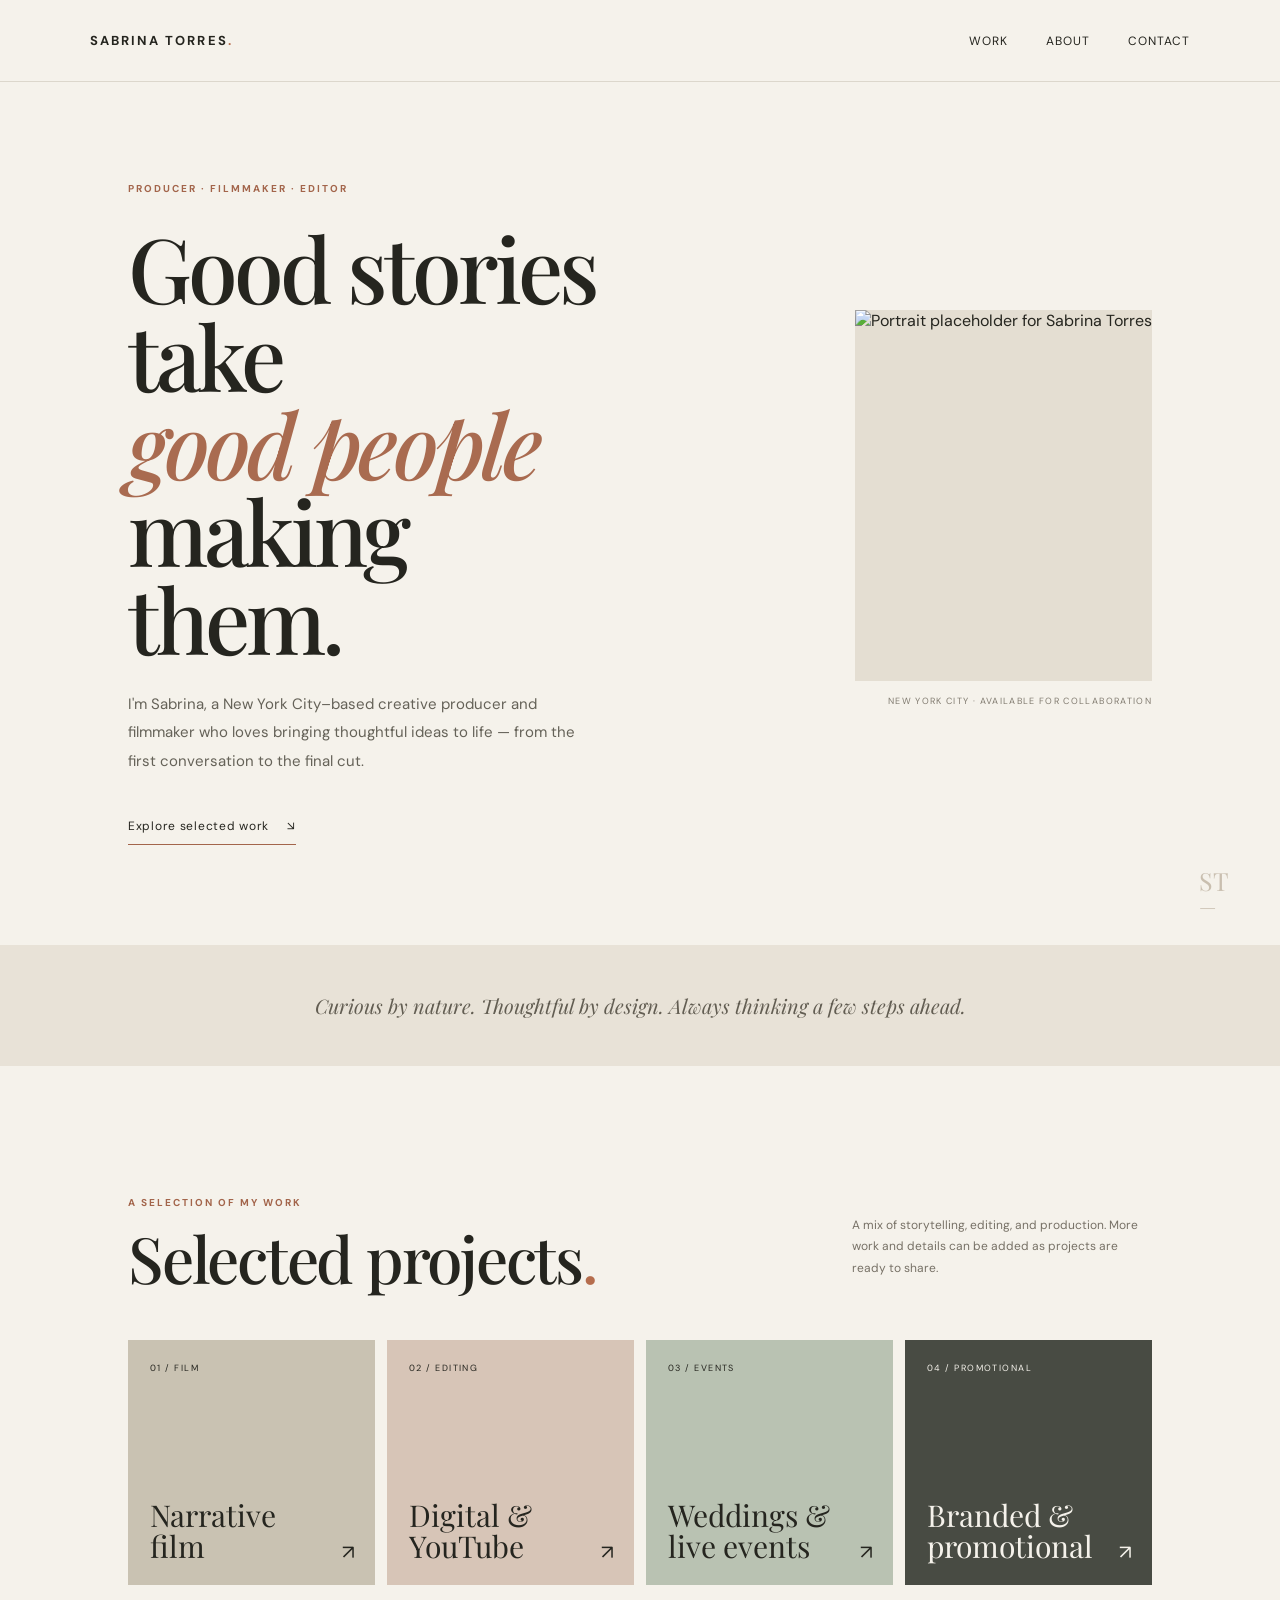
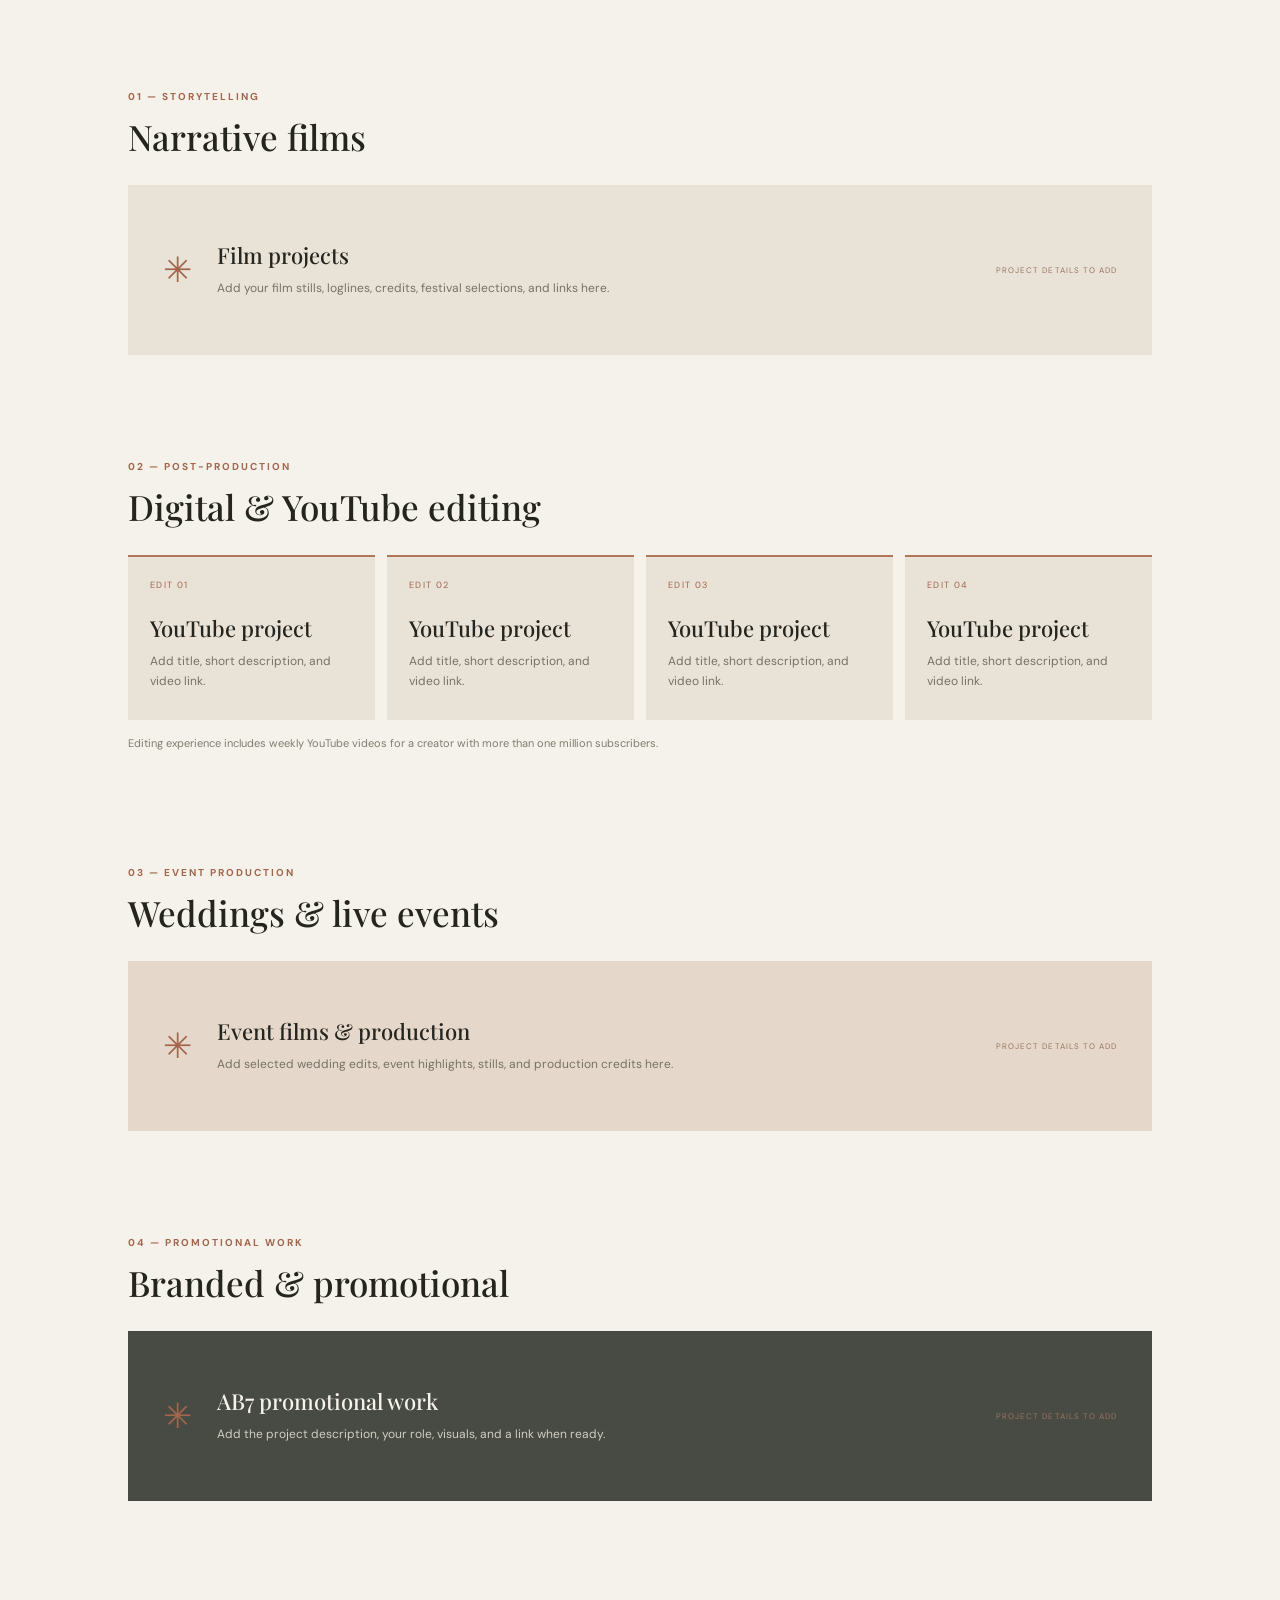
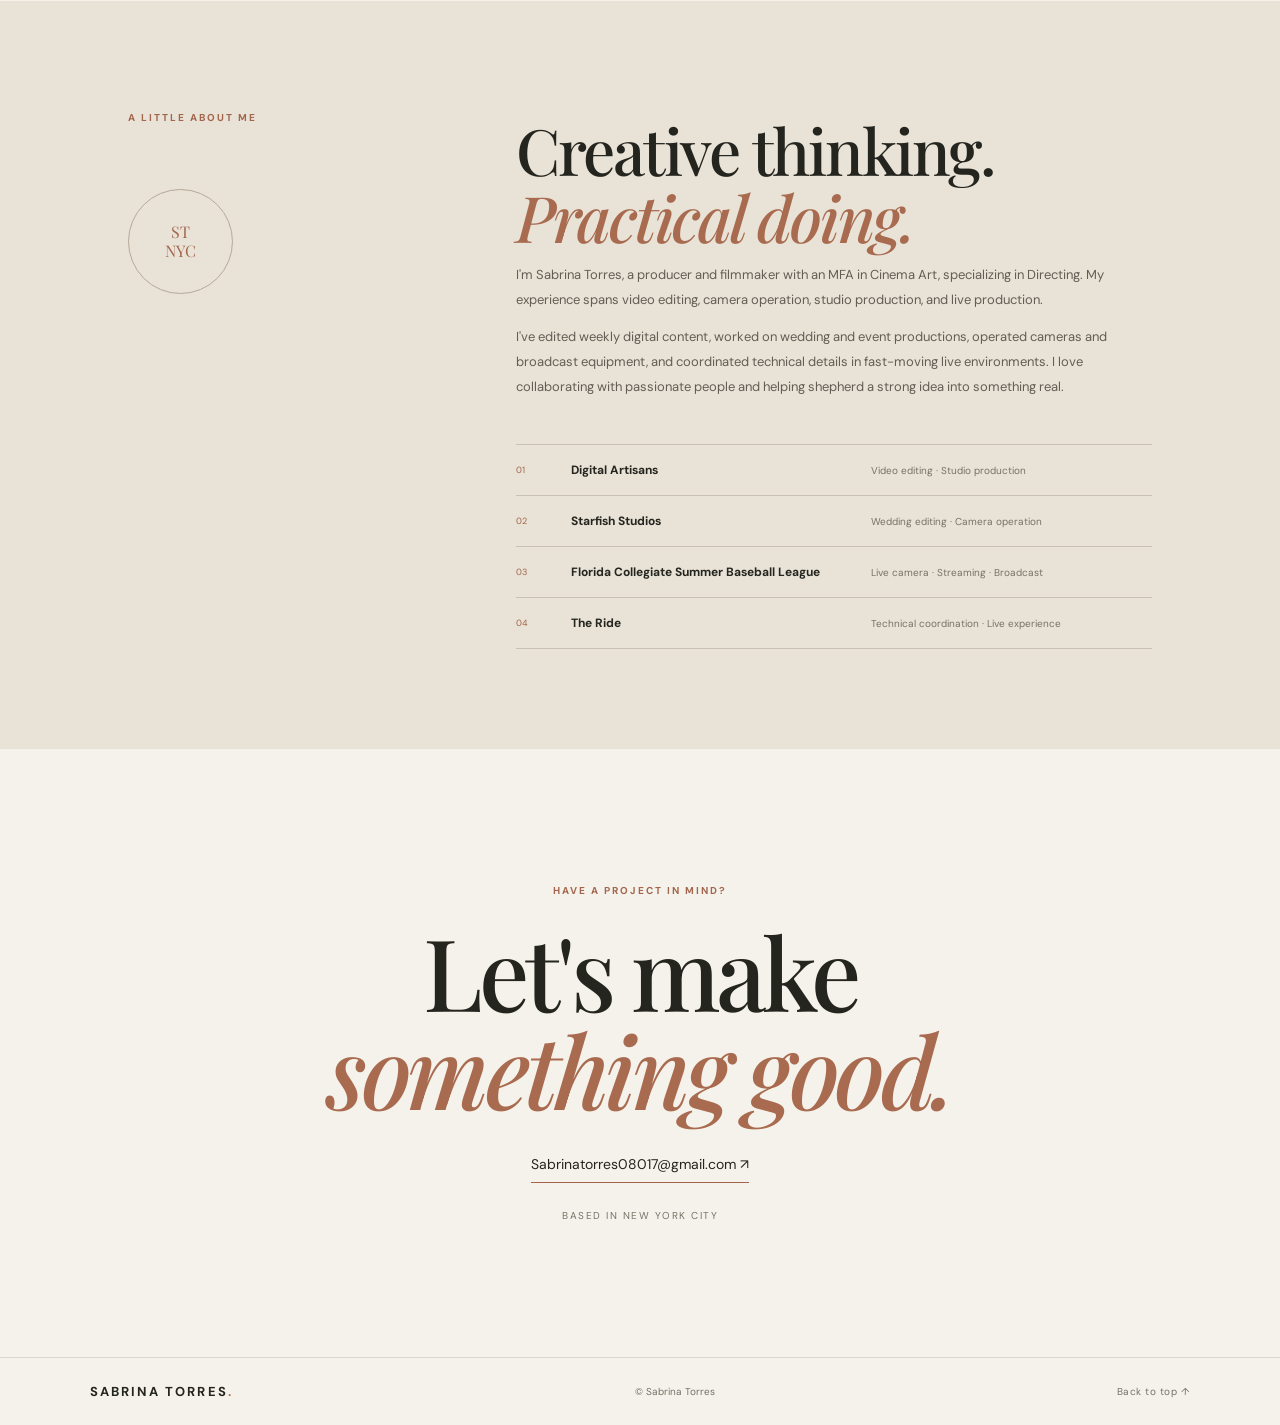
==== index.html @ 34fa7c5b "Add files via upload" ====
<!DOCTYPE html>
<html lang="en">
<head>
  <meta charset="UTF-8">
  <meta name="viewport" content="width=device-width, initial-scale=1.0">
  <meta name="description" content="Sabrina Torres — producer, filmmaker, and video editor based in New York City.">
  <title>Sabrina Torres — Creative Portfolio</title>
  <link rel="preconnect" href="https://fonts.googleapis.com">
  <link rel="preconnect" href="https://fonts.gstatic.com" crossorigin>
  <link href="https://fonts.googleapis.com/css2?family=DM+Sans:wght@400;500;600;700&family=Playfair+Display:wght@500;600;700&display=swap" rel="stylesheet">
  <link rel="stylesheet" href="styles.css">
</head>
<body>
  <header class="site-header">
    <a class="wordmark" href="#home">SABRINA TORRES<span>.</span></a>
    <button class="menu-toggle" aria-label="Open navigation" aria-expanded="false">☰</button>
    <nav class="nav" aria-label="Main navigation">
      <a href="#work">Work</a>
      <a href="#about">About</a>
      <a href="#contact">Contact</a>
    </nav>
  </header>

  <main>
    <section class="hero section" id="home">
      <div class="hero-copy">
        <p class="eyebrow">PRODUCER · FILMMAKER · EDITOR</p>
        <h1>Good stories take<br><em>good people</em><br>making them.</h1>
        <p class="hero-intro">I'm Sabrina, a New York City–based creative producer and filmmaker who loves bringing thoughtful ideas to life — from the first conversation to the final cut.</p>
        <a class="text-link" href="#work">Explore selected work <span>↘</span></a>
      </div>
      <div class="portrait-wrap">
        <img class="portrait" src="assets/portrait-placeholder.svg" alt="Portrait placeholder for Sabrina Torres">
        <span class="portrait-note">NEW YORK CITY · AVAILABLE FOR COLLABORATION</span>
      </div>
      <div class="hero-mark">ST<br><span>—</span></div>
    </section>

    <section class="intro-strip">
      <p>Curious by nature. Thoughtful by design. Always thinking a few steps ahead.</p>
    </section>

    <section class="work section" id="work">
      <div class="section-heading">
        <div><p class="eyebrow">A SELECTION OF MY WORK</p><h2>Selected projects<span>.</span></h2></div>
        <p class="section-aside">A mix of storytelling, editing, and production. More work and details can be added as projects are ready to share.</p>
      </div>

      <div class="category-grid">
        <a class="category-card category-film" href="#narrative">
          <span class="category-number">01 / FILM</span><span class="category-title">Narrative<br>film</span><span class="category-arrow">↗</span>
        </a>
        <a class="category-card category-edit" href="#editing">
          <span class="category-number">02 / EDITING</span><span class="category-title">Digital &<br>YouTube</span><span class="category-arrow">↗</span>
        </a>
        <a class="category-card category-events" href="#events">
          <span class="category-number">03 / EVENTS</span><span class="category-title">Weddings &<br>live events</span><span class="category-arrow">↗</span>
        </a>
        <a class="category-card category-promo" href="#promotional">
          <span class="category-number">04 / PROMOTIONAL</span><span class="category-title">Branded &<br>promotional</span><span class="category-arrow">↗</span>
        </a>
      </div>

      <div class="project-section" id="narrative">
        <div class="project-heading"><p class="eyebrow">01 — STORYTELLING</p><h3>Narrative films</h3></div>
        <div class="project-placeholder"><span class="placeholder-icon">✳</span><div><h4>Film projects</h4><p>Add your film stills, loglines, credits, festival selections, and links here.</p></div><span class="project-tag">PROJECT DETAILS TO ADD</span></div>
      </div>

      <div class="project-section" id="editing">
        <div class="project-heading"><p class="eyebrow">02 — POST-PRODUCTION</p><h3>Digital & YouTube editing</h3></div>
        <div class="project-grid">
          <article class="project-tile"><span>EDIT 01</span><h4>YouTube project</h4><p>Add title, short description, and video link.</p></article>
          <article class="project-tile"><span>EDIT 02</span><h4>YouTube project</h4><p>Add title, short description, and video link.</p></article>
          <article class="project-tile"><span>EDIT 03</span><h4>YouTube project</h4><p>Add title, short description, and video link.</p></article>
          <article class="project-tile"><span>EDIT 04</span><h4>YouTube project</h4><p>Add title, short description, and video link.</p></article>
        </div>
        <p class="small-note">Editing experience includes weekly YouTube videos for a creator with more than one million subscribers.</p>
      </div>

      <div class="project-section" id="events">
        <div class="project-heading"><p class="eyebrow">03 — EVENT PRODUCTION</p><h3>Weddings & live events</h3></div>
        <div class="project-placeholder warm"><span class="placeholder-icon">✳</span><div><h4>Event films & production</h4><p>Add selected wedding edits, event highlights, stills, and production credits here.</p></div><span class="project-tag">PROJECT DETAILS TO ADD</span></div>
      </div>

      <div class="project-section" id="promotional">
        <div class="project-heading"><p class="eyebrow">04 — PROMOTIONAL WORK</p><h3>Branded & promotional</h3></div>
        <div class="project-placeholder dark"><span class="placeholder-icon">✳</span><div><h4>AB7 promotional work</h4><p>Add the project description, your role, visuals, and a link when ready.</p></div><span class="project-tag">PROJECT DETAILS TO ADD</span></div>
      </div>
    </section>

    <section class="about section" id="about">
      <div class="about-label"><p class="eyebrow">A LITTLE ABOUT ME</p><span class="about-stamp">ST<br>NYC</span></div>
      <div class="about-copy">
        <h2>Creative thinking.<br><em>Practical doing.</em></h2>
        <p>I'm Sabrina Torres, a producer and filmmaker with an MFA in Cinema Art, specializing in Directing. My experience spans video editing, camera operation, studio production, and live production.</p>
        <p>I've edited weekly digital content, worked on wedding and event productions, operated cameras and broadcast equipment, and coordinated technical details in fast-moving live environments. I love collaborating with passionate people and helping shepherd a strong idea into something real.</p>
        <div class="experience-list">
          <div><span>01</span><strong>Digital Artisans</strong><small>Video editing · Studio production</small></div>
          <div><span>02</span><strong>Starfish Studios</strong><small>Wedding editing · Camera operation</small></div>
          <div><span>03</span><strong>Florida Collegiate Summer Baseball League</strong><small>Live camera · Streaming · Broadcast</small></div>
          <div><span>04</span><strong>The Ride</strong><small>Technical coordination · Live experience</small></div>
        </div>
      </div>
    </section>

    <section class="contact section" id="contact">
      <p class="eyebrow">HAVE A PROJECT IN MIND?</p>
      <h2>Let's make<br><em>something good.</em></h2>
      <a class="contact-email" href="mailto:Sabrinatorres08017@gmail.com">Sabrinatorres08017@gmail.com ↗</a>
      <p class="contact-location">Based in New York City</p>
    </section>
  </main>

  <footer class="footer"><a class="wordmark" href="#home">SABRINA TORRES<span>.</span></a><span>© <span id="year"></span> Sabrina Torres</span><a href="#home">Back to top ↑</a></footer>
  <script src="script.js"></script>
</body>
</html>
---- styles.css ----
*{box-sizing:border-box}html{scroll-behavior:smooth}body{margin:0;background:#f5f2eb;color:#25251f;font-family:"DM Sans",sans-serif}a{color:inherit;text-decoration:none}.site-header{height:82px;padding:0 7vw;display:flex;align-items:center;justify-content:space-between;border-bottom:1px solid #dcd7cc;background:#f5f2eb;position:sticky;top:0;z-index:10}.wordmark{font-size:13px;letter-spacing:.16em;font-weight:700}.wordmark span,.section-heading h2 span{color:#b56d4d}.nav{display:flex;gap:38px;font-size:12px;letter-spacing:.08em;text-transform:uppercase}.nav a:hover,.text-link:hover,.footer a:hover{color:#a35d42}.menu-toggle{display:none;border:0;background:none;font-size:22px}.section{padding:100px 10vw}.hero{min-height:650px;display:grid;grid-template-columns:1.1fr .9fr;align-items:center;gap:8vw;position:relative;padding-top:90px;padding-bottom:100px}.eyebrow{font-size:10px;letter-spacing:.2em;font-weight:700;color:#a3654b}.hero h1,.contact h2{font-family:"Playfair Display",serif;font-size:clamp(54px,7vw,94px);line-height:.98;font-weight:500;letter-spacing:-.045em;margin:28px 0}.hero h1 em,.about h2 em,.contact h2 em{font-weight:500;color:#a96b50}.hero-intro{font-size:15px;line-height:1.9;color:#656258;max-width:460px}.text-link{display:inline-block;margin-top:28px;font-size:12px;letter-spacing:.06em;border-bottom:1px solid #a3654b;padding-bottom:10px}.text-link span{margin-left:14px}.portrait-wrap{position:relative;max-width:430px;justify-self:end}.portrait{display:block;width:100%;aspect-ratio:4/5;object-fit:cover;background:#e4ded2}.portrait-note{display:block;text-align:right;font-size:9px;letter-spacing:.15em;color:#817b70;margin-top:14px}.hero-mark{position:absolute;right:4vw;bottom:30px;font-family:"Playfair Display",serif;font-size:25px;line-height:.9;color:#b7aa97;opacity:.7}.hero-mark span{font-size:20px}.intro-strip{background:#e8e2d7;padding:27px 10vw;text-align:center}.intro-strip p{font-family:"Playfair Display",serif;font-size:20px;font-style:italic;color:#625d52}.work{padding-top:120px}.section-heading{display:flex;justify-content:space-between;align-items:end;gap:40px;margin-bottom:48px}.section-heading h2,.about h2{font-family:"Playfair Display",serif;font-weight:500;font-size:clamp(42px,5vw,65px);line-height:1.05;margin:15px 0 0;letter-spacing:-.035em}.section-aside{max-width:300px;color:#777166;font-size:12px;line-height:1.8}.category-grid{display:grid;grid-template-columns:repeat(4,1fr);gap:12px}.category-card{min-height:245px;padding:22px;display:flex;flex-direction:column;justify-content:space-between;position:relative;transition:transform .2s}.category-card:hover{transform:translateY(-5px)}.category-film{background:#c9c2b2}.category-edit{background:#d7c5b7}.category-events{background:#b9c2b2}.category-promo{background:#484b43;color:#f5f2eb}.category-number{font-size:9px;letter-spacing:.16em}.category-title{font-family:"Playfair Display",serif;font-size:30px;line-height:1.05}.category-arrow{position:absolute;right:20px;bottom:20px;font-size:20px}.project-section{padding-top:95px;scroll-margin-top:80px}.project-heading{margin-bottom:25px}.project-heading h3{font-family:"Playfair Display",serif;font-weight:500;font-size:35px;margin:8px 0}.project-placeholder{min-height:170px;background:#e8e2d7;display:flex;align-items:center;gap:25px;padding:35px}.project-placeholder.warm{background:#e5d8cb}.project-placeholder.dark{background:#484b43;color:#f5f2eb}.placeholder-icon{font-size:35px;color:#a3654b}.project-placeholder h4,.project-tile h4{font-family:"Playfair Display",serif;font-size:22px;font-weight:500;margin:0 0 8px}.project-placeholder p,.project-tile p{font-size:12px;line-height:1.7;color:#777166;margin:0}.project-placeholder.dark p{color:#d1cec4}.project-tag{margin-left:auto;font-size:8px;letter-spacing:.13em;color:#9b755f;white-space:nowrap}.project-grid{display:grid;grid-template-columns:repeat(4,1fr);gap:12px}.project-tile{min-height:165px;padding:22px;background:#e8e2d7;border-top:2px solid #b27658}.project-tile>span{font-size:9px;letter-spacing:.15em;color:#a3654b;display:block;margin-bottom:22px}.small-note{font-size:11px;color:#827c70;margin-top:16px}.about{background:#e8e2d7;display:grid;grid-template-columns:.6fr 1.4fr;gap:9vw}.about-stamp{display:inline-flex;width:105px;height:105px;border:1px solid #b7a997;border-radius:50%;align-items:center;justify-content:center;text-align:center;font-family:"Playfair Display",serif;line-height:1.2;color:#a3654b;margin-top:55px}.about-copy>p{font-size:13px;line-height:1.9;color:#625e55;max-width:680px}.experience-list{margin-top:45px;border-top:1px solid #c9c1b4}.experience-list div{display:grid;grid-template-columns:35px 1fr 1fr;gap:20px;padding:17px 0;border-bottom:1px solid #c9c1b4;align-items:center}.experience-list span{font-size:9px;color:#a3654b}.experience-list strong{font-size:12px}.experience-list small{font-size:10px;color:#777166}.contact{text-align:center;padding-top:125px;padding-bottom:125px}.contact h2{font-size:clamp(55px,8vw,100px);margin:25px 0 35px}.contact-email{font-size:14px;border-bottom:1px solid #a3654b;padding-bottom:9px}.contact-location{font-size:10px;letter-spacing:.15em;color:#777166;margin-top:35px;text-transform:uppercase}.footer{padding:25px 7vw;display:flex;justify-content:space-between;align-items:center;border-top:1px solid #dcd7cc;font-size:10px;color:#777166}.footer .wordmark{color:#25251f}.footer a:last-child{letter-spacing:.05em}@media(max-width:800px){.section{padding:75px 7vw}.site-header{padding:0 7vw}.menu-toggle{display:block}.nav{display:none;position:absolute;top:81px;left:0;right:0;background:#f5f2eb;padding:22px 7vw;flex-direction:column;gap:20px;border-bottom:1px solid #dcd7cc}.nav.open{display:flex}.hero{grid-template-columns:1fr;gap:45px;padding-top:65px}.portrait-wrap{justify-self:start;width:min(100%,430px)}.hero-mark{display:none}.section-heading{display:block}.section-aside{margin-top:18px}.category-grid{grid-template-columns:repeat(2,1fr)}.category-card{min-height:190px}.project-grid{grid-template-columns:repeat(2,1fr)}.about{grid-template-columns:1fr;gap:35px}.about-stamp{margin-top:25px}.experience-list div{grid-template-columns:25px 1fr}.experience-list small{grid-column:2}.project-placeholder{align-items:flex-start;flex-wrap:wrap}.project-tag{margin-left:0;width:100%}.footer{gap:15px;flex-wrap:wrap}}@media(max-width:460px){.category-grid,.project-grid{grid-template-columns:1fr}.category-card{min-height:165px}.footer{font-size:9px}}
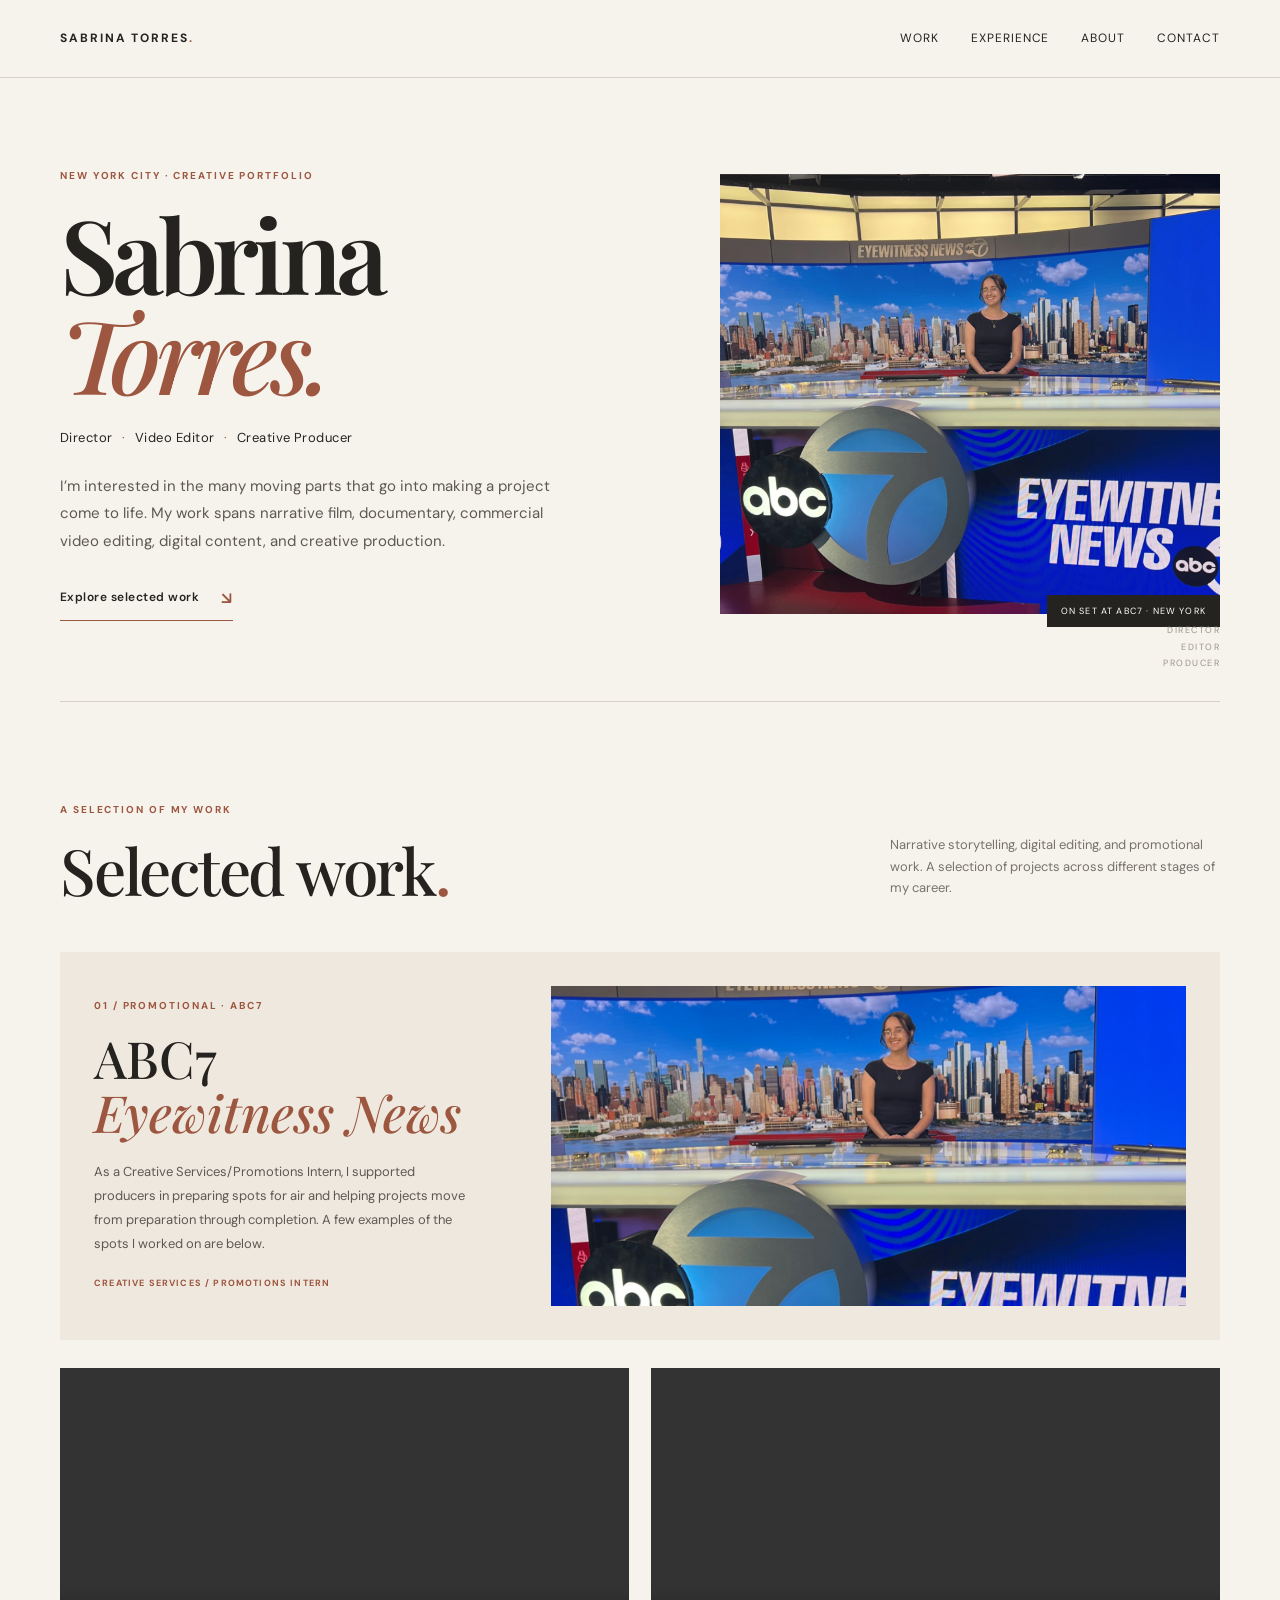
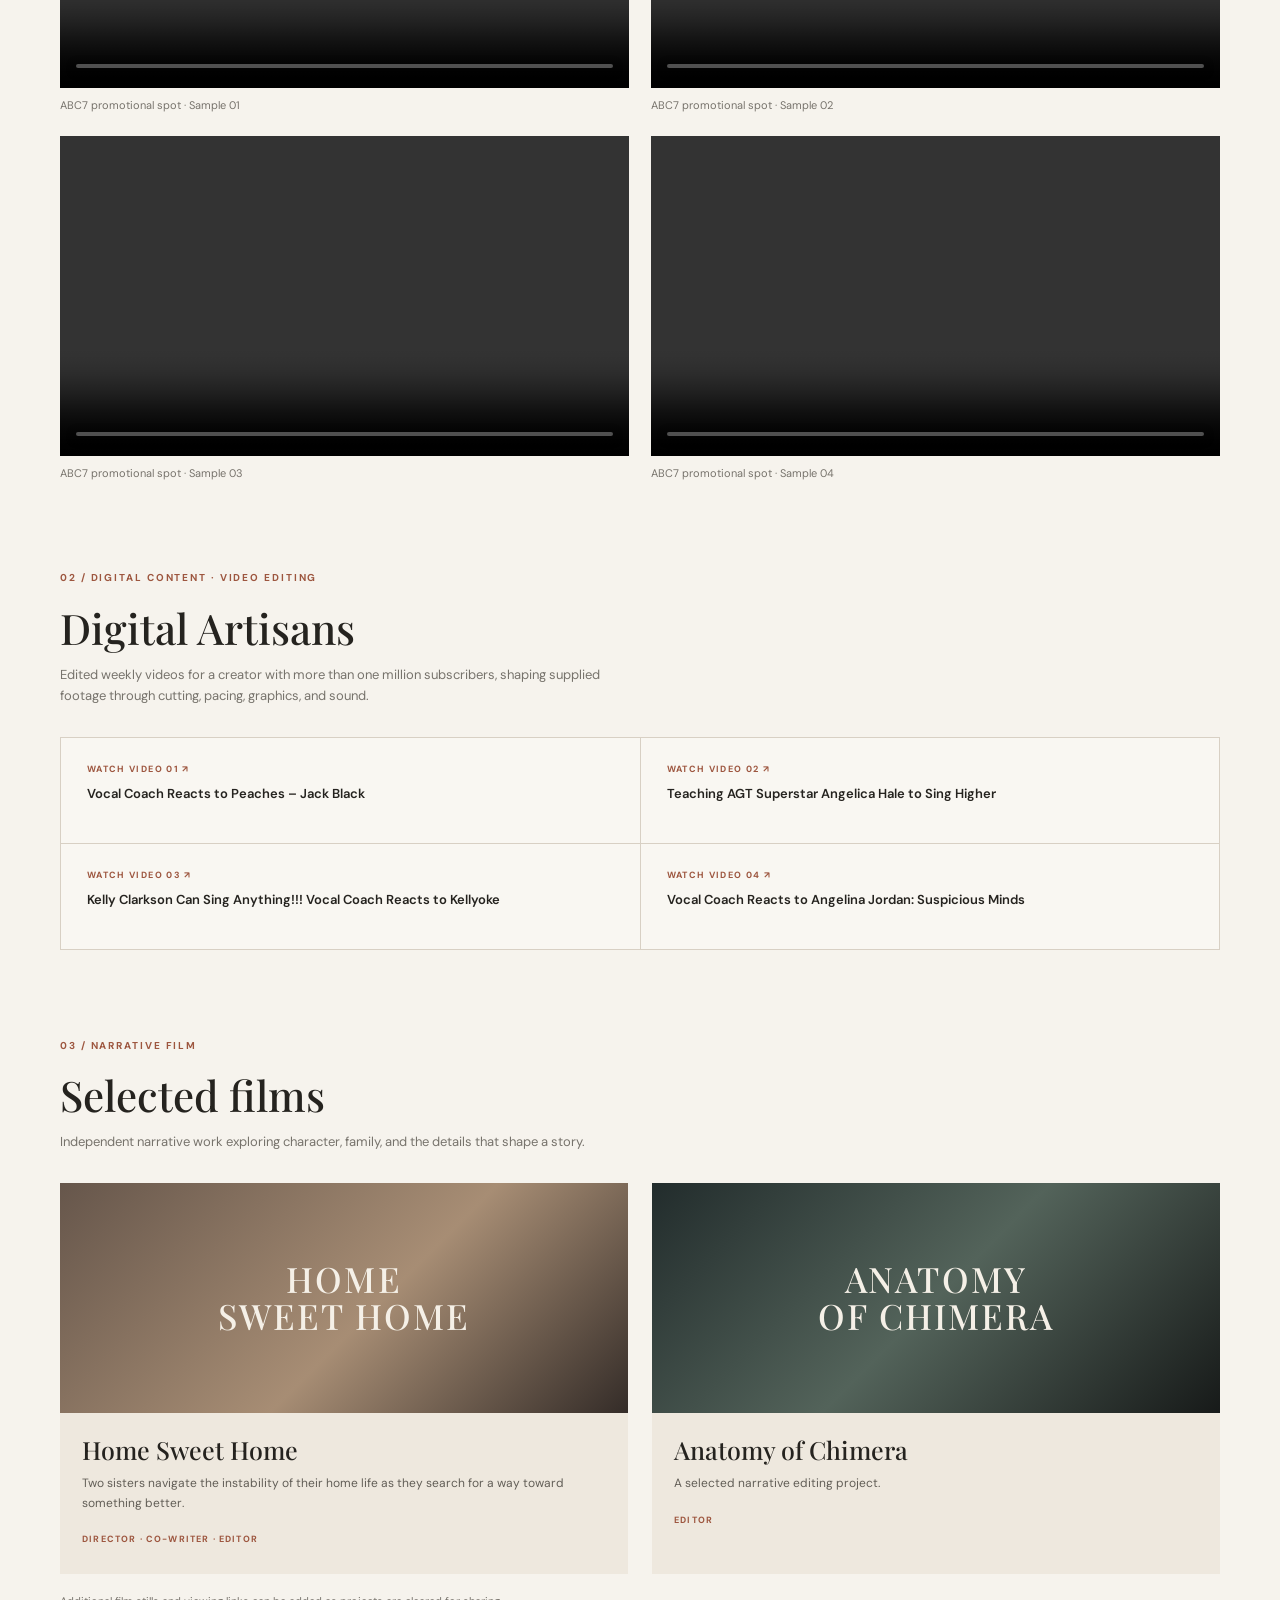
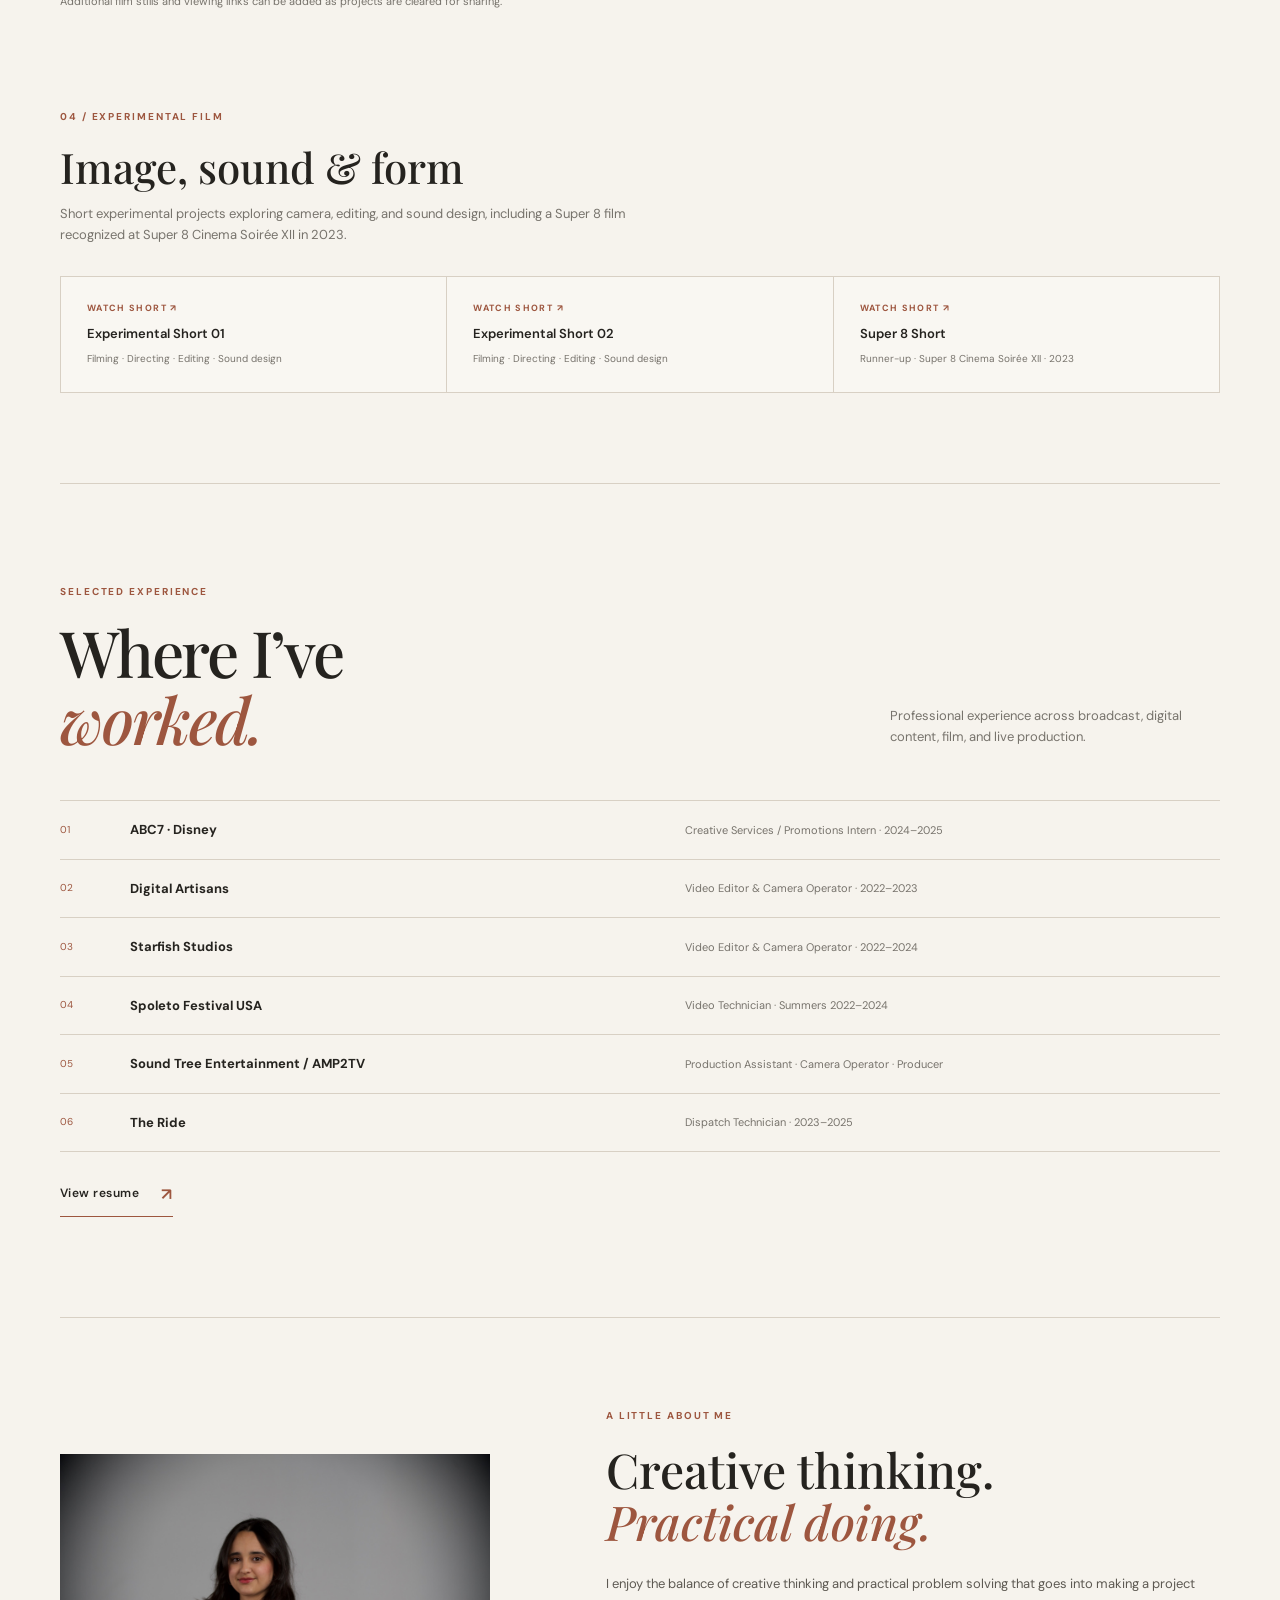
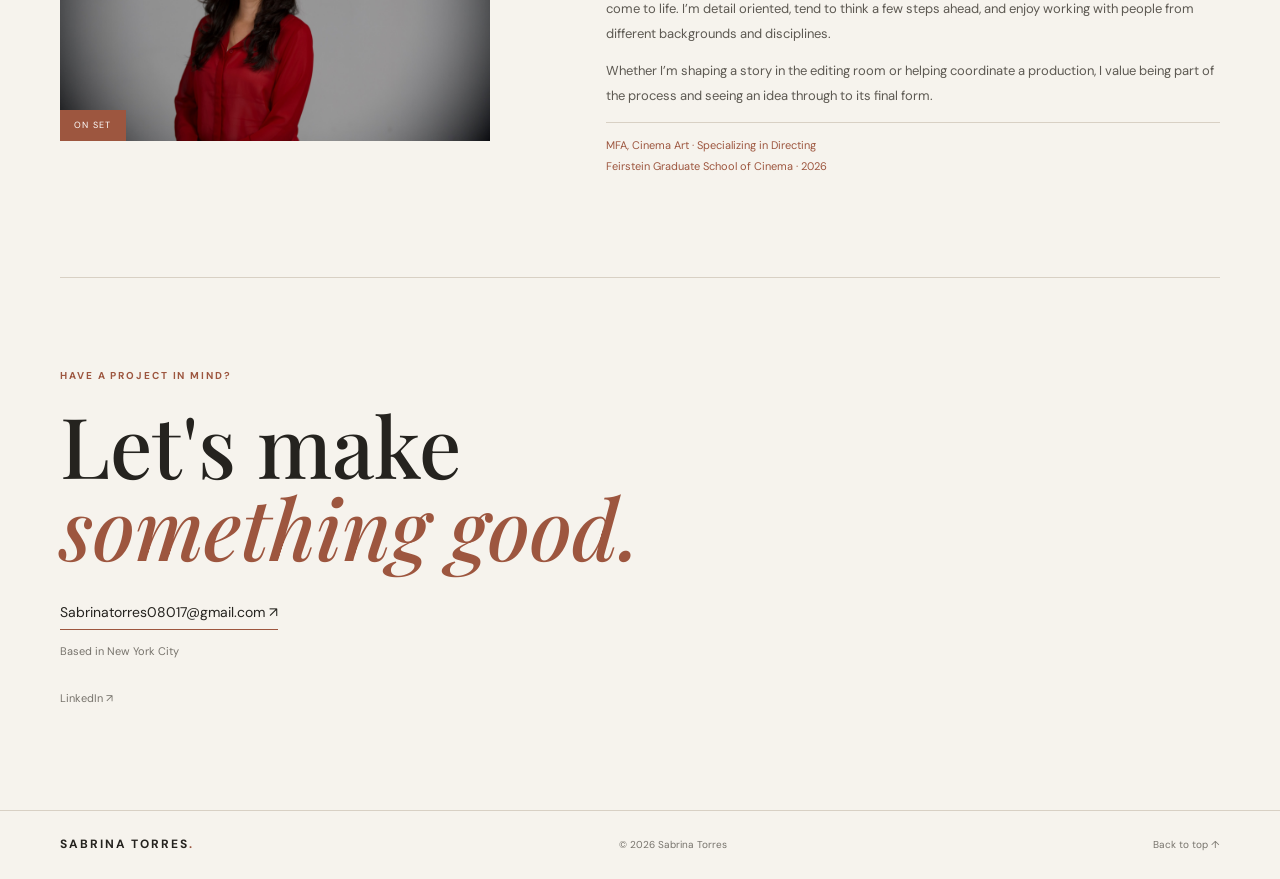
==== commit 57040666: "Add files via upload" ====
--- a/index.html
+++ b/index.html
@@ -3,11 +3,11 @@
 <head>
   <meta charset="UTF-8">
   <meta name="viewport" content="width=device-width, initial-scale=1.0">
-  <meta name="description" content="Sabrina Torres — producer, filmmaker, and video editor based in New York City.">
-  <title>Sabrina Torres — Creative Portfolio</title>
+  <meta name="description" content="Sabrina Torres — Director, Video Editor, and Creative Producer based in New York City.">
+  <title>Sabrina Torres — Director · Video Editor · Creative Producer</title>
   <link rel="preconnect" href="https://fonts.googleapis.com">
   <link rel="preconnect" href="https://fonts.gstatic.com" crossorigin>
-  <link href="https://fonts.googleapis.com/css2?family=DM+Sans:wght@400;500;600;700&family=Playfair+Display:wght@500;600;700&display=swap" rel="stylesheet">
+  <link href="https://fonts.googleapis.com/css2?family=DM+Sans:wght@400;500;600;700&family=Playfair+Display:ital,wght@0,500;0,600;0,700;1,500;1,600&display=swap" rel="stylesheet">
   <link rel="stylesheet" href="styles.css">
 </head>
 <body>
@@ -15,102 +15,95 @@
     <a class="wordmark" href="#home">SABRINA TORRES<span>.</span></a>
     <button class="menu-toggle" aria-label="Open navigation" aria-expanded="false">☰</button>
     <nav class="nav" aria-label="Main navigation">
-      <a href="#work">Work</a>
-      <a href="#about">About</a>
-      <a href="#contact">Contact</a>
+      <a href="#work">Work</a><a href="#experience">Experience</a><a href="#about">About</a><a href="#contact">Contact</a>
     </nav>
   </header>
-
   <main>
     <section class="hero section" id="home">
       <div class="hero-copy">
-        <p class="eyebrow">PRODUCER · FILMMAKER · EDITOR</p>
-        <h1>Good stories take<br><em>good people</em><br>making them.</h1>
-        <p class="hero-intro">I'm Sabrina, a New York City–based creative producer and filmmaker who loves bringing thoughtful ideas to life — from the first conversation to the final cut.</p>
+        <p class="eyebrow">NEW YORK CITY · CREATIVE PORTFOLIO</p>
+        <h1>Sabrina<br><em>Torres.</em></h1>
+        <p class="hero-roles">Director <span>·</span> Video Editor <span>·</span> Creative Producer</p>
+        <p class="hero-intro">I’m interested in the many moving parts that go into making a project come to life. My work spans narrative film, documentary, commercial video editing, digital content, and creative production.</p>
         <a class="text-link" href="#work">Explore selected work <span>↘</span></a>
       </div>
-      <div class="portrait-wrap">
-        <img class="portrait" src="assets/portrait-placeholder.svg" alt="Portrait placeholder for Sabrina Torres">
-        <span class="portrait-note">NEW YORK CITY · AVAILABLE FOR COLLABORATION</span>
+      <div class="hero-image-wrap">
+        <img class="hero-image" src="assets/images/abc7-studio.jpg" alt="Sabrina at the ABC7 Eyewitness News studio">
+        <span class="image-caption">ON SET AT ABC7 · NEW YORK</span>
       </div>
-      <div class="hero-mark">ST<br><span>—</span></div>
-    </section>
-
-    <section class="intro-strip">
-      <p>Curious by nature. Thoughtful by design. Always thinking a few steps ahead.</p>
+      <div class="hero-index">DIRECTOR<br>EDITOR<br>PRODUCER</div>
     </section>
 
     <section class="work section" id="work">
       <div class="section-heading">
-        <div><p class="eyebrow">A SELECTION OF MY WORK</p><h2>Selected projects<span>.</span></h2></div>
-        <p class="section-aside">A mix of storytelling, editing, and production. More work and details can be added as projects are ready to share.</p>
+        <div><p class="eyebrow">A SELECTION OF MY WORK</p><h2>Selected work<span>.</span></h2></div>
+        <p class="section-aside">Narrative storytelling, digital editing, and promotional work. A selection of projects across different stages of my career.</p>
       </div>
 
-      <div class="category-grid">
-        <a class="category-card category-film" href="#narrative">
-          <span class="category-number">01 / FILM</span><span class="category-title">Narrative<br>film</span><span class="category-arrow">↗</span>
-        </a>
-        <a class="category-card category-edit" href="#editing">
-          <span class="category-number">02 / EDITING</span><span class="category-title">Digital &<br>YouTube</span><span class="category-arrow">↗</span>
-        </a>
-        <a class="category-card category-events" href="#events">
-          <span class="category-number">03 / EVENTS</span><span class="category-title">Weddings &<br>live events</span><span class="category-arrow">↗</span>
-        </a>
-        <a class="category-card category-promo" href="#promotional">
-          <span class="category-number">04 / PROMOTIONAL</span><span class="category-title">Branded &<br>promotional</span><span class="category-arrow">↗</span>
-        </a>
+      <div class="feature-project">
+        <div class="feature-copy"><p class="eyebrow">01 / PROMOTIONAL · ABC7</p><h3>ABC7<br><em>Eyewitness News</em></h3><p>As a Creative Services/Promotions Intern, I supported producers in preparing spots for air and helping projects move from preparation through completion. A few examples of the spots I worked on are below.</p><span class="credit">CREATIVE SERVICES / PROMOTIONS INTERN</span></div>
+        <img src="assets/images/abc7-studio.jpg" alt="ABC7 Eyewitness News studio">
+      </div>
+      <div class="video-grid abc-videos">
+        <article class="video-card"><video controls preload="metadata" playsinline><source src="assets/videos/Op7DoorSpecDate20WABC.mp4" type="video/mp4"></video><p>ABC7 promotional spot · Sample 01</p></article>
+        <article class="video-card"><video controls preload="metadata" playsinline><source src="assets/videos/MBThuPM15WABC.mp4" type="video/mp4"></video><p>ABC7 promotional spot · Sample 02</p></article>
+        <article class="video-card"><video controls preload="metadata" playsinline><source src="assets/videos/MBFriPM15WABC.mp4" type="video/mp4"></video><p>ABC7 promotional spot · Sample 03</p></article>
+        <article class="video-card"><video controls preload="metadata" playsinline><source src="assets/videos/JPHowdyThu10WABC.mp4" type="video/mp4"></video><p>ABC7 promotional spot · Sample 04</p></article>
       </div>
 
-      <div class="project-section" id="narrative">
-        <div class="project-heading"><p class="eyebrow">01 — STORYTELLING</p><h3>Narrative films</h3></div>
-        <div class="project-placeholder"><span class="placeholder-icon">✳</span><div><h4>Film projects</h4><p>Add your film stills, loglines, credits, festival selections, and links here.</p></div><span class="project-tag">PROJECT DETAILS TO ADD</span></div>
+      <div class="project-section">
+        <div class="project-heading"><p class="eyebrow">02 / DIGITAL CONTENT · VIDEO EDITING</p><h3>Digital Artisans</h3><p>Edited weekly videos for a creator with more than one million subscribers, shaping supplied footage through cutting, pacing, graphics, and sound.</p></div>
+        <div class="link-grid">
+          <a href="https://youtu.be/0yVaSK5VNjI" target="_blank" rel="noopener"> <span>WATCH VIDEO 01 ↗</span><strong>Vocal Coach Reacts to Peaches – Jack Black</strong></a>
+          <a href="https://youtu.be/NFMvCt2OvJw" target="_blank" rel="noopener"><span>WATCH VIDEO 02 ↗</span><strong>Teaching AGT Superstar Angelica Hale to Sing Higher</strong></a>
+          <a href="https://youtu.be/iHUzslEbo4o" target="_blank" rel="noopener"><span>WATCH VIDEO 03 ↗</span><strong>Kelly Clarkson Can Sing Anything!!! Vocal Coach Reacts to Kellyoke</strong></a>
+          <a href="https://youtu.be/_XONNIxSC6I" target="_blank" rel="noopener"><span>WATCH VIDEO 04 ↗</span><strong>Vocal Coach Reacts to Angelina Jordan: Suspicious Minds</strong></a>
+        </div>
       </div>
 
-      <div class="project-section" id="editing">
-        <div class="project-heading"><p class="eyebrow">02 — POST-PRODUCTION</p><h3>Digital & YouTube editing</h3></div>
-        <div class="project-grid">
-          <article class="project-tile"><span>EDIT 01</span><h4>YouTube project</h4><p>Add title, short description, and video link.</p></article>
-          <article class="project-tile"><span>EDIT 02</span><h4>YouTube project</h4><p>Add title, short description, and video link.</p></article>
-          <article class="project-tile"><span>EDIT 03</span><h4>YouTube project</h4><p>Add title, short description, and video link.</p></article>
-          <article class="project-tile"><span>EDIT 04</span><h4>YouTube project</h4><p>Add title, short description, and video link.</p></article>
+      <div class="project-section narrative-section">
+        <div class="project-heading"><p class="eyebrow">03 / NARRATIVE FILM</p><h3>Selected films</h3><p>Independent narrative work exploring character, family, and the details that shape a story.</p></div>
+        <div class="film-grid">
+          <article class="film-card"><div class="film-art art-home"><span>HOME<br>SWEET HOME</span></div><div><h4>Home Sweet Home</h4><p>Two sisters navigate the instability of their home life as they search for a way toward something better.</p><small>DIRECTOR · CO-WRITER · EDITOR</small></div></article>
+          <article class="film-card"><div class="film-art art-chimera"><span>ANATOMY<br>OF CHIMERA</span></div><div><h4>Anatomy of Chimera</h4><p>A selected narrative editing project.</p><small>EDITOR</small></div></article>
         </div>
-        <p class="small-note">Editing experience includes weekly YouTube videos for a creator with more than one million subscribers.</p>
+        <p class="availability-note">Additional film stills and viewing links can be added as projects are cleared for sharing.</p>
       </div>
 
-      <div class="project-section" id="events">
-        <div class="project-heading"><p class="eyebrow">03 — EVENT PRODUCTION</p><h3>Weddings & live events</h3></div>
-        <div class="project-placeholder warm"><span class="placeholder-icon">✳</span><div><h4>Event films & production</h4><p>Add selected wedding edits, event highlights, stills, and production credits here.</p></div><span class="project-tag">PROJECT DETAILS TO ADD</span></div>
-      </div>
-
-      <div class="project-section" id="promotional">
-        <div class="project-heading"><p class="eyebrow">04 — PROMOTIONAL WORK</p><h3>Branded & promotional</h3></div>
-        <div class="project-placeholder dark"><span class="placeholder-icon">✳</span><div><h4>AB7 promotional work</h4><p>Add the project description, your role, visuals, and a link when ready.</p></div><span class="project-tag">PROJECT DETAILS TO ADD</span></div>
-      </div>
-    </section>
-
-    <section class="about section" id="about">
-      <div class="about-label"><p class="eyebrow">A LITTLE ABOUT ME</p><span class="about-stamp">ST<br>NYC</span></div>
-      <div class="about-copy">
-        <h2>Creative thinking.<br><em>Practical doing.</em></h2>
-        <p>I'm Sabrina Torres, a producer and filmmaker with an MFA in Cinema Art, specializing in Directing. My experience spans video editing, camera operation, studio production, and live production.</p>
-        <p>I've edited weekly digital content, worked on wedding and event productions, operated cameras and broadcast equipment, and coordinated technical details in fast-moving live environments. I love collaborating with passionate people and helping shepherd a strong idea into something real.</p>
-        <div class="experience-list">
-          <div><span>01</span><strong>Digital Artisans</strong><small>Video editing · Studio production</small></div>
-          <div><span>02</span><strong>Starfish Studios</strong><small>Wedding editing · Camera operation</small></div>
-          <div><span>03</span><strong>Florida Collegiate Summer Baseball League</strong><small>Live camera · Streaming · Broadcast</small></div>
-          <div><span>04</span><strong>The Ride</strong><small>Technical coordination · Live experience</small></div>
+      <div class="project-section">
+        <div class="project-heading"><p class="eyebrow">04 / EXPERIMENTAL FILM</p><h3>Image, sound & form</h3><p>Short experimental projects exploring camera, editing, and sound design, including a Super 8 film recognized at Super 8 Cinema Soirée XII in 2023.</p></div>
+        <div class="link-grid three-links">
+          <a href="https://www.youtube.com/watch?v=o5t6AOpwbuI" target="_blank" rel="noopener"><span>WATCH SHORT ↗</span><strong>Experimental Short 01</strong><small>Filming · Directing · Editing · Sound design</small></a>
+          <a href="https://www.youtube.com/watch?v=TxEASve5XWc" target="_blank" rel="noopener"><span>WATCH SHORT ↗</span><strong>Experimental Short 02</strong><small>Filming · Directing · Editing · Sound design</small></a>
+          <a href="https://www.youtube.com/watch?v=WhUypDS6erI" target="_blank" rel="noopener"><span>WATCH SHORT ↗</span><strong>Super 8 Short</strong><small>Runner-up · Super 8 Cinema Soirée XII · 2023</small></a>
         </div>
       </div>
     </section>
 
-    <section class="contact section" id="contact">
-      <p class="eyebrow">HAVE A PROJECT IN MIND?</p>
-      <h2>Let's make<br><em>something good.</em></h2>
-      <a class="contact-email" href="mailto:Sabrinatorres08017@gmail.com">Sabrinatorres08017@gmail.com ↗</a>
-      <p class="contact-location">Based in New York City</p>
+    <section class="experience section" id="experience">
+      <div class="section-heading"><div><p class="eyebrow">SELECTED EXPERIENCE</p><h2>Where I’ve<br><em>worked.</em></h2></div><p class="section-aside">Professional experience across broadcast, digital content, film, and live production.</p></div>
+      <div class="experience-list">
+        <div><span>01</span><strong>ABC7 · Disney</strong><small>Creative Services / Promotions Intern · 2024–2025</small></div>
+        <div><span>02</span><strong>Digital Artisans</strong><small>Video Editor & Camera Operator · 2022–2023</small></div>
+        <div><span>03</span><strong>Starfish Studios</strong><small>Video Editor & Camera Operator · 2022–2024</small></div>
+        <div><span>04</span><strong>Spoleto Festival USA</strong><small>Video Technician · Summers 2022–2024</small></div>
+        <div><span>05</span><strong>Sound Tree Entertainment / AMP2TV</strong><small>Production Assistant · Camera Operator · Producer</small></div>
+        <div><span>06</span><strong>The Ride</strong><small>Dispatch Technician · 2023–2025</small></div>
+      </div>
+      <a class="text-link resume-link" href="assets/Sabrina_Torres_Resume.pdf" target="_blank" rel="noopener">View resume <span>↗</span></a>
     </section>
+
+    <section class="about section" id="about">
+      <div class="about-photo"><img src="assets/images/sabrina-headshot.jpg" alt="Sabrina Torres portrait"><span>ON SET</span></div>
+      <div class="about-copy"><p class="eyebrow">A LITTLE ABOUT ME</p><h2>Creative thinking.<br><em>Practical doing.</em></h2>
+        <p>I enjoy the balance of creative thinking and practical problem solving that goes into making a project come to life. I’m detail oriented, tend to think a few steps ahead, and enjoy working with people from different backgrounds and disciplines.</p>
+        <p>Whether I’m shaping a story in the editing room or helping coordinate a production, I value being part of the process and seeing an idea through to its final form.</p>
+        <p class="education">MFA, Cinema Art · Specializing in Directing<br>Feirstein Graduate School of Cinema · 2026</p>
+      </div>
+    </section>
+
+    <section class="contact section" id="contact"><p class="eyebrow">HAVE A PROJECT IN MIND?</p><h2>Let's make<br><em>something good.</em></h2><a class="contact-email" href="mailto:Sabrinatorres08017@gmail.com">Sabrinatorres08017@gmail.com ↗</a><p class="contact-location">Based in New York City</p><a class="linkedin" href="https://www.linkedin.com/in/sabrina-torres080" target="_blank" rel="noopener">LinkedIn ↗</a></section>
   </main>
-
   <footer class="footer"><a class="wordmark" href="#home">SABRINA TORRES<span>.</span></a><span>© <span id="year"></span> Sabrina Torres</span><a href="#home">Back to top ↑</a></footer>
   <script src="script.js"></script>
 </body>
--- a/styles.css
+++ b/styles.css
@@ -1 +1,2 @@
-*{box-sizing:border-box}html{scroll-behavior:smooth}body{margin:0;background:#f5f2eb;color:#25251f;font-family:"DM Sans",sans-serif}a{color:inherit;text-decoration:none}.site-header{height:82px;padding:0 7vw;display:flex;align-items:center;justify-content:space-between;border-bottom:1px solid #dcd7cc;background:#f5f2eb;position:sticky;top:0;z-index:10}.wordmark{font-size:13px;letter-spacing:.16em;font-weight:700}.wordmark span,.section-heading h2 span{color:#b56d4d}.nav{display:flex;gap:38px;font-size:12px;letter-spacing:.08em;text-transform:uppercase}.nav a:hover,.text-link:hover,.footer a:hover{color:#a35d42}.menu-toggle{display:none;border:0;background:none;font-size:22px}.section{padding:100px 10vw}.hero{min-height:650px;display:grid;grid-template-columns:1.1fr .9fr;align-items:center;gap:8vw;position:relative;padding-top:90px;padding-bottom:100px}.eyebrow{font-size:10px;letter-spacing:.2em;font-weight:700;color:#a3654b}.hero h1,.contact h2{font-family:"Playfair Display",serif;font-size:clamp(54px,7vw,94px);line-height:.98;font-weight:500;letter-spacing:-.045em;margin:28px 0}.hero h1 em,.about h2 em,.contact h2 em{font-weight:500;color:#a96b50}.hero-intro{font-size:15px;line-height:1.9;color:#656258;max-width:460px}.text-link{display:inline-block;margin-top:28px;font-size:12px;letter-spacing:.06em;border-bottom:1px solid #a3654b;padding-bottom:10px}.text-link span{margin-left:14px}.portrait-wrap{position:relative;max-width:430px;justify-self:end}.portrait{display:block;width:100%;aspect-ratio:4/5;object-fit:cover;background:#e4ded2}.portrait-note{display:block;text-align:right;font-size:9px;letter-spacing:.15em;color:#817b70;margin-top:14px}.hero-mark{position:absolute;right:4vw;bottom:30px;font-family:"Playfair Display",serif;font-size:25px;line-height:.9;color:#b7aa97;opacity:.7}.hero-mark span{font-size:20px}.intro-strip{background:#e8e2d7;padding:27px 10vw;text-align:center}.intro-strip p{font-family:"Playfair Display",serif;font-size:20px;font-style:italic;color:#625d52}.work{padding-top:120px}.section-heading{display:flex;justify-content:space-between;align-items:end;gap:40px;margin-bottom:48px}.section-heading h2,.about h2{font-family:"Playfair Display",serif;font-weight:500;font-size:clamp(42px,5vw,65px);line-height:1.05;margin:15px 0 0;letter-spacing:-.035em}.section-aside{max-width:300px;color:#777166;font-size:12px;line-height:1.8}.category-grid{display:grid;grid-template-columns:repeat(4,1fr);gap:12px}.category-card{min-height:245px;padding:22px;display:flex;flex-direction:column;justify-content:space-between;position:relative;transition:transform .2s}.category-card:hover{transform:translateY(-5px)}.category-film{background:#c9c2b2}.category-edit{background:#d7c5b7}.category-events{background:#b9c2b2}.category-promo{background:#484b43;color:#f5f2eb}.category-number{font-size:9px;letter-spacing:.16em}.category-title{font-family:"Playfair Display",serif;font-size:30px;line-height:1.05}.category-arrow{position:absolute;right:20px;bottom:20px;font-size:20px}.project-section{padding-top:95px;scroll-margin-top:80px}.project-heading{margin-bottom:25px}.project-heading h3{font-family:"Playfair Display",serif;font-weight:500;font-size:35px;margin:8px 0}.project-placeholder{min-height:170px;background:#e8e2d7;display:flex;align-items:center;gap:25px;padding:35px}.project-placeholder.warm{background:#e5d8cb}.project-placeholder.dark{background:#484b43;color:#f5f2eb}.placeholder-icon{font-size:35px;color:#a3654b}.project-placeholder h4,.project-tile h4{font-family:"Playfair Display",serif;font-size:22px;font-weight:500;margin:0 0 8px}.project-placeholder p,.project-tile p{font-size:12px;line-height:1.7;color:#777166;margin:0}.project-placeholder.dark p{color:#d1cec4}.project-tag{margin-left:auto;font-size:8px;letter-spacing:.13em;color:#9b755f;white-space:nowrap}.project-grid{display:grid;grid-template-columns:repeat(4,1fr);gap:12px}.project-tile{min-height:165px;padding:22px;background:#e8e2d7;border-top:2px solid #b27658}.project-tile>span{font-size:9px;letter-spacing:.15em;color:#a3654b;display:block;margin-bottom:22px}.small-note{font-size:11px;color:#827c70;margin-top:16px}.about{background:#e8e2d7;display:grid;grid-template-columns:.6fr 1.4fr;gap:9vw}.about-stamp{display:inline-flex;width:105px;height:105px;border:1px solid #b7a997;border-radius:50%;align-items:center;justify-content:center;text-align:center;font-family:"Playfair Display",serif;line-height:1.2;color:#a3654b;margin-top:55px}.about-copy>p{font-size:13px;line-height:1.9;color:#625e55;max-width:680px}.experience-list{margin-top:45px;border-top:1px solid #c9c1b4}.experience-list div{display:grid;grid-template-columns:35px 1fr 1fr;gap:20px;padding:17px 0;border-bottom:1px solid #c9c1b4;align-items:center}.experience-list span{font-size:9px;color:#a3654b}.experience-list strong{font-size:12px}.experience-list small{font-size:10px;color:#777166}.contact{text-align:center;padding-top:125px;padding-bottom:125px}.contact h2{font-size:clamp(55px,8vw,100px);margin:25px 0 35px}.contact-email{font-size:14px;border-bottom:1px solid #a3654b;padding-bottom:9px}.contact-location{font-size:10px;letter-spacing:.15em;color:#777166;margin-top:35px;text-transform:uppercase}.footer{padding:25px 7vw;display:flex;justify-content:space-between;align-items:center;border-top:1px solid #dcd7cc;font-size:10px;color:#777166}.footer .wordmark{color:#25251f}.footer a:last-child{letter-spacing:.05em}@media(max-width:800px){.section{padding:75px 7vw}.site-header{padding:0 7vw}.menu-toggle{display:block}.nav{display:none;position:absolute;top:81px;left:0;right:0;background:#f5f2eb;padding:22px 7vw;flex-direction:column;gap:20px;border-bottom:1px solid #dcd7cc}.nav.open{display:flex}.hero{grid-template-columns:1fr;gap:45px;padding-top:65px}.portrait-wrap{justify-self:start;width:min(100%,430px)}.hero-mark{display:none}.section-heading{display:block}.section-aside{margin-top:18px}.category-grid{grid-template-columns:repeat(2,1fr)}.category-card{min-height:190px}.project-grid{grid-template-columns:repeat(2,1fr)}.about{grid-template-columns:1fr;gap:35px}.about-stamp{margin-top:25px}.experience-list div{grid-template-columns:25px 1fr}.experience-list small{grid-column:2}.project-placeholder{align-items:flex-start;flex-wrap:wrap}.project-tag{margin-left:0;width:100%}.footer{gap:15px;flex-wrap:wrap}}@media(max-width:460px){.category-grid,.project-grid{grid-template-columns:1fr}.category-card{min-height:165px}.footer{font-size:9px}}
+:root{--ink:#25231f;--muted:#77736c;--paper:#f6f3ed;--cream:#e9e2d6;--rust:#9d563f;--line:#d8d0c4;--serif:'Playfair Display',Georgia,serif;--sans:'DM Sans',Arial,sans-serif}*{box-sizing:border-box}html{scroll-behavior:smooth}body{margin:0;background:var(--paper);color:var(--ink);font-family:var(--sans);font-size:15px;line-height:1.65}a{color:inherit;text-decoration:none}.section{width:min(1160px,calc(100% - 64px));margin:0 auto}.site-header{height:78px;padding:0 max(32px,calc((100vw - 1160px)/2));display:flex;align-items:center;justify-content:space-between;border-bottom:1px solid var(--line);background:var(--paper)}.wordmark{font-size:12px;font-weight:700;letter-spacing:.16em}.wordmark span,.section-heading h2 span{color:var(--rust)}.nav{display:flex;gap:32px;font-size:12px;letter-spacing:.08em;text-transform:uppercase}.nav a:hover,.linkedin:hover{color:var(--rust)}.menu-toggle{display:none}.hero{min-height:620px;padding:90px 0 80px;display:grid;grid-template-columns:1fr .88fr;gap:8%;align-items:center;position:relative}.eyebrow{font-size:10px;letter-spacing:.19em;text-transform:uppercase;color:var(--rust);font-weight:700;margin:0 0 18px}.hero h1{font:600 clamp(64px,8vw,112px)/.98 var(--serif);letter-spacing:-.055em;margin:0 0 24px}.hero h1 em,.section-heading h2 em,.feature-copy h3 em,.about-copy h2 em,.contact h2 em{font-weight:500;color:var(--rust)}.hero-roles{font-size:13px;letter-spacing:.035em;margin:0 0 24px}.hero-roles span{color:var(--rust);padding:0 6px}.hero-intro{max-width:490px;color:#5d5952;font-size:15px;line-height:1.85;margin-bottom:28px}.text-link{display:inline-flex;gap:22px;align-items:center;border-bottom:1px solid var(--rust);padding-bottom:8px;font-size:12px;font-weight:600;letter-spacing:.04em}.text-link span{color:var(--rust);font-size:17px}.hero-image-wrap{position:relative}.hero-image{width:100%;height:440px;object-fit:cover;object-position:50% 42%;display:block;filter:saturate(.86)}.image-caption{position:absolute;bottom:-13px;right:0;background:var(--ink);color:white;padding:9px 14px;font-size:9px;letter-spacing:.13em}.hero-index{position:absolute;right:0;bottom:30px;font-size:9px;letter-spacing:.16em;line-height:1.8;color:#9b9489;text-align:right}.work{padding:100px 0 90px;border-top:1px solid var(--line)}.section-heading{display:flex;justify-content:space-between;align-items:end;gap:40px;margin-bottom:48px}.section-heading h2{font:500 clamp(42px,5vw,65px)/1.05 var(--serif);letter-spacing:-.035em;margin:0}.section-aside{max-width:330px;color:var(--muted);font-size:13px;margin:0 0 5px}.feature-project{display:grid;grid-template-columns:.75fr 1.25fr;gap:7%;align-items:center;margin-bottom:28px;background:#eee8de;padding:34px}.feature-project img{width:100%;height:320px;object-fit:cover;object-position:center 42%}.feature-copy h3{font:500 clamp(38px,4vw,54px)/1.05 var(--serif);margin:0 0 20px}.feature-copy p:not(.eyebrow){font-size:13px;color:#5d5952;line-height:1.85}.credit,.film-card small{font-size:9px;letter-spacing:.13em;color:var(--rust);font-weight:700}.video-grid{display:grid;grid-template-columns:repeat(2,1fr);gap:22px}.video-card video{display:block;width:100%;background:#181818;aspect-ratio:16/9}.video-card p{font-size:11px;color:var(--muted);margin:8px 0 0}.project-section{padding-top:88px}.project-heading{max-width:650px;margin-bottom:30px}.project-heading h3{font:500 42px/1.1 var(--serif);margin:0 0 12px}.project-heading>p:last-child{font-size:13px;color:var(--muted);max-width:580px}.link-grid{display:grid;grid-template-columns:repeat(2,1fr);gap:1px;background:var(--line);border:1px solid var(--line)}.link-grid a{padding:24px 26px;background:#f9f7f2;min-height:105px;display:flex;flex-direction:column;gap:7px;transition:background .2s}.link-grid a:hover{background:#eee7dc}.link-grid span{font-size:9px;color:var(--rust);letter-spacing:.15em;font-weight:700}.link-grid strong{font-size:13px;font-weight:600}.link-grid small{font-size:10px;color:var(--muted)}.film-grid{display:grid;grid-template-columns:repeat(2,1fr);gap:24px}.film-card{background:#eee8de}.film-art{height:230px;display:flex;align-items:center;justify-content:center;text-align:center;color:#f5f0e7;font:500 35px/1.05 var(--serif);letter-spacing:.06em}.art-home{background:linear-gradient(135deg,#66564b,#a78d74 55%,#342c28)}.art-chimera{background:linear-gradient(135deg,#222c2c,#53635a 50%,#171a19)}.film-card>div:last-child{padding:20px 22px 24px}.film-card h4{font:500 25px var(--serif);margin:0 0 8px}.film-card p{font-size:12px;color:#625e57;margin:0 0 12px}.availability-note{font-size:11px;color:var(--muted);margin-top:18px}.three-links{grid-template-columns:repeat(3,1fr)}.experience{padding:100px 0;border-top:1px solid var(--line)}.experience-list{border-top:1px solid var(--line)}.experience-list>div{display:grid;grid-template-columns:50px 1fr 1fr;gap:20px;align-items:center;padding:18px 0;border-bottom:1px solid var(--line)}.experience-list span{font-size:10px;color:var(--rust)}.experience-list strong{font-size:13px}.experience-list small{font-size:11px;color:var(--muted)}.resume-link{margin-top:28px}.about{padding:90px 0;display:grid;grid-template-columns:.7fr 1fr;gap:10%;align-items:center;border-top:1px solid var(--line)}.about-photo{position:relative}.about-photo img{width:100%;max-height:370px;object-fit:cover;object-position:center center;display:block}.about-photo span{position:absolute;bottom:0;left:0;background:var(--rust);color:white;padding:8px 14px;font-size:9px;letter-spacing:.14em}.about-copy h2{font:500 48px/1.1 var(--serif);margin:0 0 24px}.about-copy p:not(.eyebrow){font-size:13px;color:#5d5952;line-height:1.9}.education{padding-top:12px;border-top:1px solid var(--line);font-size:11px!important;color:var(--rust)!important}.contact{padding:90px 0 100px;border-top:1px solid var(--line)}.contact h2{font:500 clamp(52px,7vw,84px)/.98 var(--serif);margin:0 0 32px}.contact-email{font-size:14px;border-bottom:1px solid var(--rust);padding-bottom:8px}.contact-location,.linkedin{font-size:11px;color:var(--muted);margin-top:18px}.linkedin{display:inline-block}.footer{border-top:1px solid var(--line);padding:24px max(32px,calc((100vw - 1160px)/2));display:flex;justify-content:space-between;align-items:center;font-size:10px;color:var(--muted)}.footer .wordmark{color:var(--ink)}
+@media(max-width:760px){.section{width:calc(100% - 40px)}.site-header{height:66px;padding:0 20px}.menu-toggle{display:block;border:0;background:none;font-size:22px;color:var(--ink)}.nav{display:none;position:absolute;z-index:5;top:66px;left:0;right:0;background:var(--paper);padding:22px;flex-direction:column;gap:18px;border-bottom:1px solid var(--line)}.nav.open{display:flex}.hero{padding:58px 0 60px;grid-template-columns:1fr;gap:36px}.hero h1{font-size:72px}.hero-image{height:360px}.hero-index{display:none}.section-heading{display:block}.section-aside{margin-top:18px}.work,.experience{padding:70px 0}.feature-project{grid-template-columns:1fr;padding:22px;gap:18px}.feature-project img{height:250px}.video-grid,.film-grid,.link-grid,.three-links{grid-template-columns:1fr}.project-section{padding-top:64px}.project-heading h3{font-size:35px}.experience-list>div{grid-template-columns:28px 1fr;gap:8px}.experience-list small{grid-column:2}.about{padding:70px 0;grid-template-columns:1fr;gap:34px}.about-photo img{max-height:340px}.about-copy h2{font-size:42px}.contact{padding:70px 0}.footer{padding:20px;gap:14px;flex-wrap:wrap}.footer span{order:3;width:100%}}
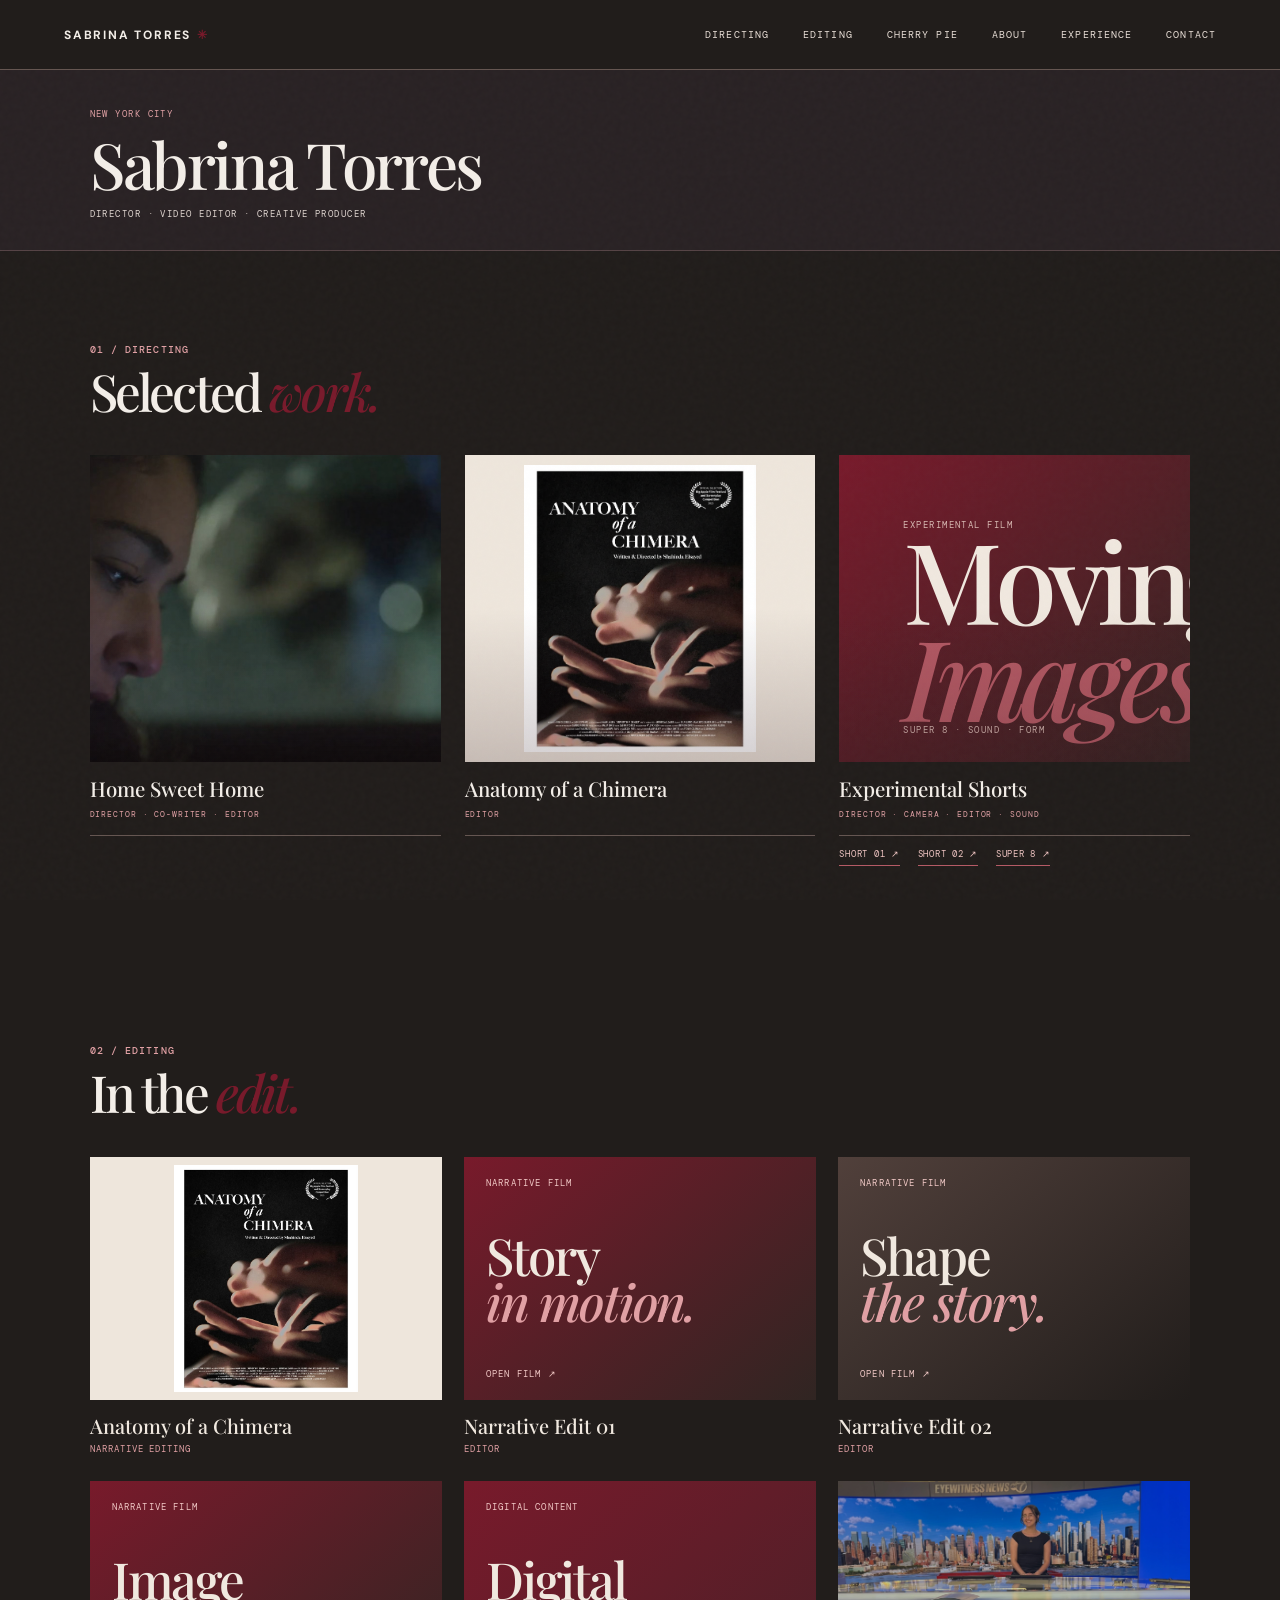
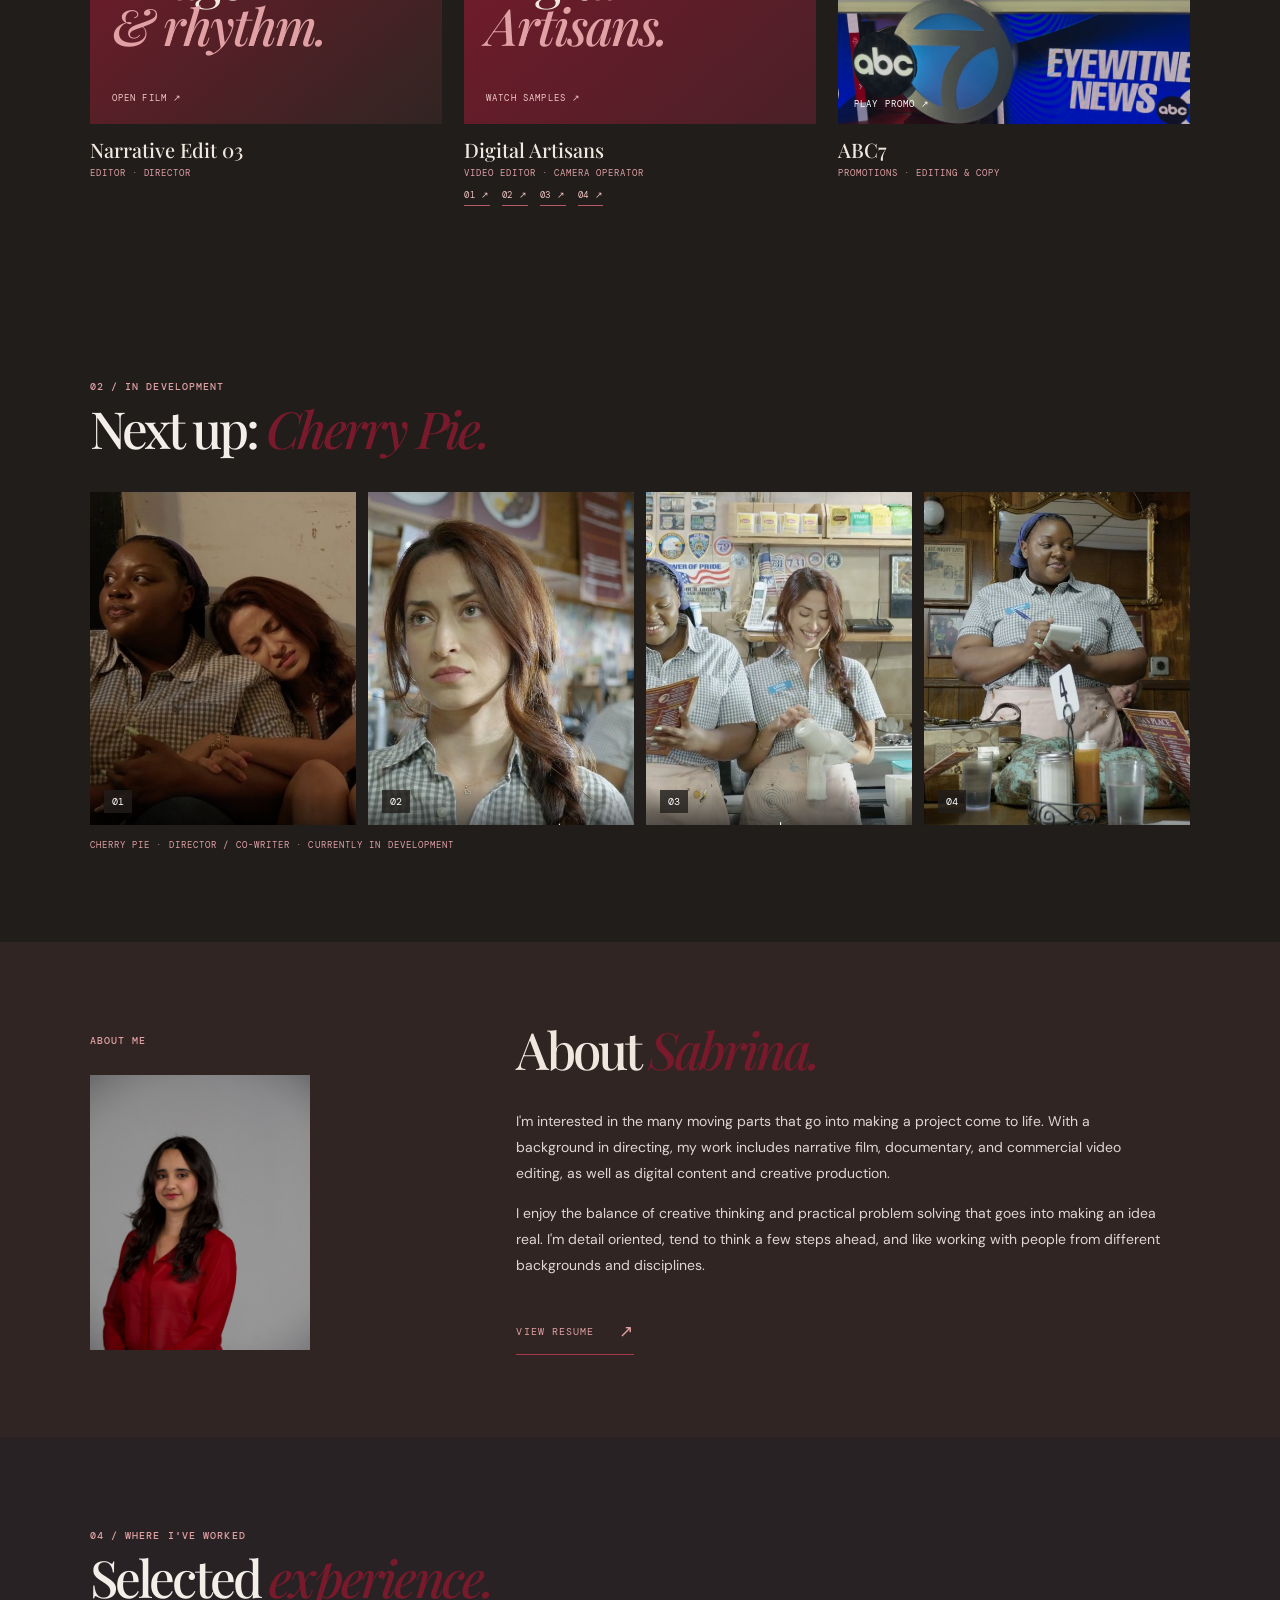
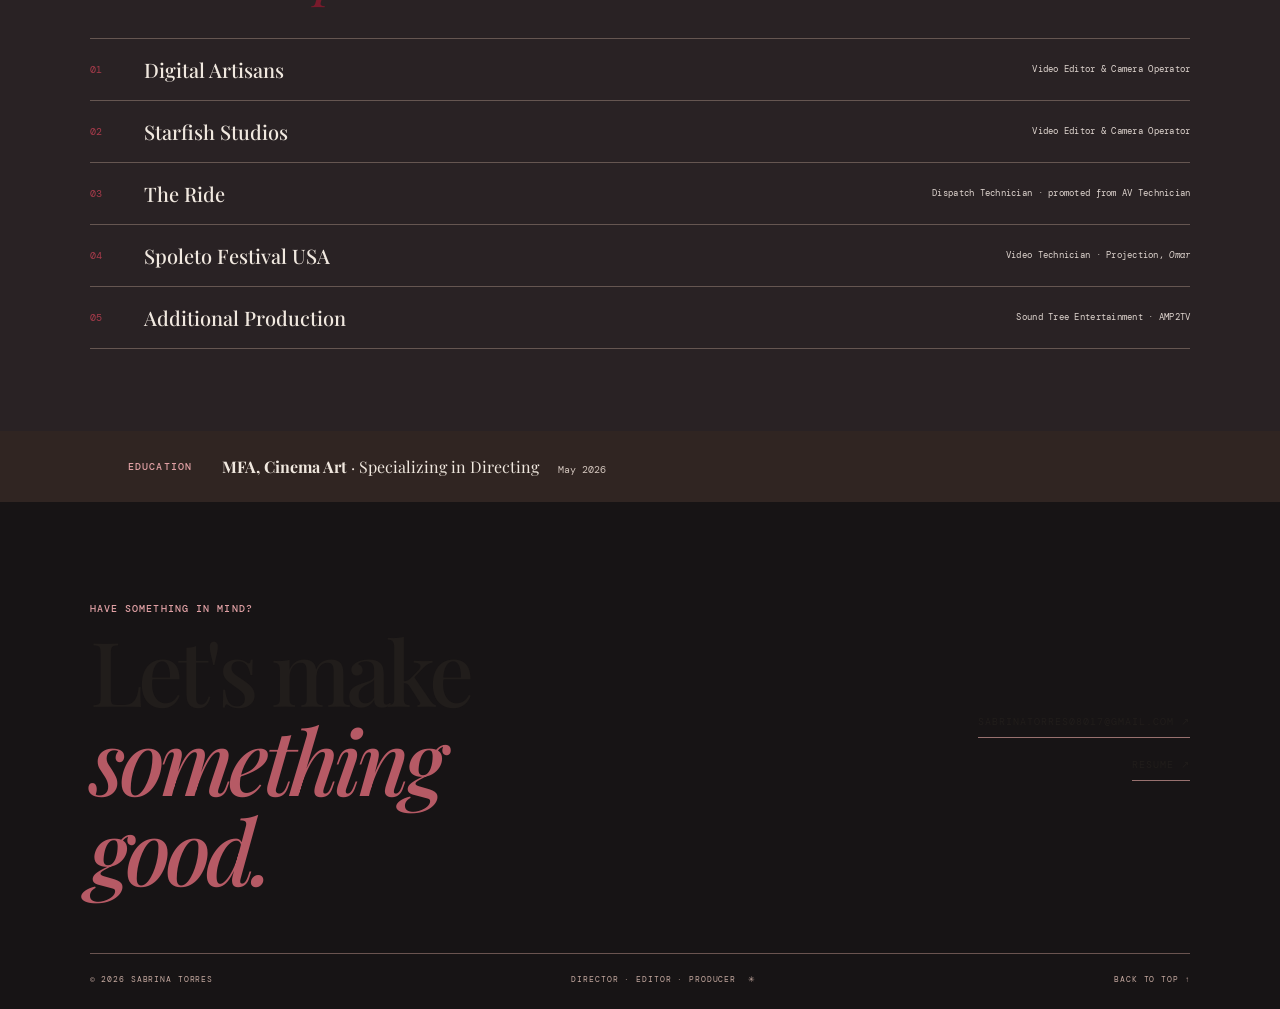
==== commit b8f361a6: "Add files via upload Publish redesigned portfolio website." ====
--- a/index.html
+++ b/index.html
@@ -1,110 +1,24 @@
-<!DOCTYPE html>
-<html lang="en">
-<head>
-  <meta charset="UTF-8">
-  <meta name="viewport" content="width=device-width, initial-scale=1.0">
-  <meta name="description" content="Sabrina Torres — Director, Video Editor, and Creative Producer based in New York City.">
-  <title>Sabrina Torres — Director · Video Editor · Creative Producer</title>
-  <link rel="preconnect" href="https://fonts.googleapis.com">
-  <link rel="preconnect" href="https://fonts.gstatic.com" crossorigin>
-  <link href="https://fonts.googleapis.com/css2?family=DM+Sans:wght@400;500;600;700&family=Playfair+Display:ital,wght@0,500;0,600;0,700;1,500;1,600&display=swap" rel="stylesheet">
-  <link rel="stylesheet" href="styles.css">
-</head>
-<body>
-  <header class="site-header">
-    <a class="wordmark" href="#home">SABRINA TORRES<span>.</span></a>
-    <button class="menu-toggle" aria-label="Open navigation" aria-expanded="false">☰</button>
-    <nav class="nav" aria-label="Main navigation">
-      <a href="#work">Work</a><a href="#experience">Experience</a><a href="#about">About</a><a href="#contact">Contact</a>
-    </nav>
-  </header>
-  <main>
-    <section class="hero section" id="home">
-      <div class="hero-copy">
-        <p class="eyebrow">NEW YORK CITY · CREATIVE PORTFOLIO</p>
-        <h1>Sabrina<br><em>Torres.</em></h1>
-        <p class="hero-roles">Director <span>·</span> Video Editor <span>·</span> Creative Producer</p>
-        <p class="hero-intro">I’m interested in the many moving parts that go into making a project come to life. My work spans narrative film, documentary, commercial video editing, digital content, and creative production.</p>
-        <a class="text-link" href="#work">Explore selected work <span>↘</span></a>
-      </div>
-      <div class="hero-image-wrap">
-        <img class="hero-image" src="assets/images/abc7-studio.jpg" alt="Sabrina at the ABC7 Eyewitness News studio">
-        <span class="image-caption">ON SET AT ABC7 · NEW YORK</span>
-      </div>
-      <div class="hero-index">DIRECTOR<br>EDITOR<br>PRODUCER</div>
-    </section>
-
-    <section class="work section" id="work">
-      <div class="section-heading">
-        <div><p class="eyebrow">A SELECTION OF MY WORK</p><h2>Selected work<span>.</span></h2></div>
-        <p class="section-aside">Narrative storytelling, digital editing, and promotional work. A selection of projects across different stages of my career.</p>
-      </div>
-
-      <div class="feature-project">
-        <div class="feature-copy"><p class="eyebrow">01 / PROMOTIONAL · ABC7</p><h3>ABC7<br><em>Eyewitness News</em></h3><p>As a Creative Services/Promotions Intern, I supported producers in preparing spots for air and helping projects move from preparation through completion. A few examples of the spots I worked on are below.</p><span class="credit">CREATIVE SERVICES / PROMOTIONS INTERN</span></div>
-        <img src="assets/images/abc7-studio.jpg" alt="ABC7 Eyewitness News studio">
-      </div>
-      <div class="video-grid abc-videos">
-        <article class="video-card"><video controls preload="metadata" playsinline><source src="assets/videos/Op7DoorSpecDate20WABC.mp4" type="video/mp4"></video><p>ABC7 promotional spot · Sample 01</p></article>
-        <article class="video-card"><video controls preload="metadata" playsinline><source src="assets/videos/MBThuPM15WABC.mp4" type="video/mp4"></video><p>ABC7 promotional spot · Sample 02</p></article>
-        <article class="video-card"><video controls preload="metadata" playsinline><source src="assets/videos/MBFriPM15WABC.mp4" type="video/mp4"></video><p>ABC7 promotional spot · Sample 03</p></article>
-        <article class="video-card"><video controls preload="metadata" playsinline><source src="assets/videos/JPHowdyThu10WABC.mp4" type="video/mp4"></video><p>ABC7 promotional spot · Sample 04</p></article>
-      </div>
-
-      <div class="project-section">
-        <div class="project-heading"><p class="eyebrow">02 / DIGITAL CONTENT · VIDEO EDITING</p><h3>Digital Artisans</h3><p>Edited weekly videos for a creator with more than one million subscribers, shaping supplied footage through cutting, pacing, graphics, and sound.</p></div>
-        <div class="link-grid">
-          <a href="https://youtu.be/0yVaSK5VNjI" target="_blank" rel="noopener"> <span>WATCH VIDEO 01 ↗</span><strong>Vocal Coach Reacts to Peaches – Jack Black</strong></a>
-          <a href="https://youtu.be/NFMvCt2OvJw" target="_blank" rel="noopener"><span>WATCH VIDEO 02 ↗</span><strong>Teaching AGT Superstar Angelica Hale to Sing Higher</strong></a>
-          <a href="https://youtu.be/iHUzslEbo4o" target="_blank" rel="noopener"><span>WATCH VIDEO 03 ↗</span><strong>Kelly Clarkson Can Sing Anything!!! Vocal Coach Reacts to Kellyoke</strong></a>
-          <a href="https://youtu.be/_XONNIxSC6I" target="_blank" rel="noopener"><span>WATCH VIDEO 04 ↗</span><strong>Vocal Coach Reacts to Angelina Jordan: Suspicious Minds</strong></a>
-        </div>
-      </div>
-
-      <div class="project-section narrative-section">
-        <div class="project-heading"><p class="eyebrow">03 / NARRATIVE FILM</p><h3>Selected films</h3><p>Independent narrative work exploring character, family, and the details that shape a story.</p></div>
-        <div class="film-grid">
-          <article class="film-card"><div class="film-art art-home"><span>HOME<br>SWEET HOME</span></div><div><h4>Home Sweet Home</h4><p>Two sisters navigate the instability of their home life as they search for a way toward something better.</p><small>DIRECTOR · CO-WRITER · EDITOR</small></div></article>
-          <article class="film-card"><div class="film-art art-chimera"><span>ANATOMY<br>OF CHIMERA</span></div><div><h4>Anatomy of Chimera</h4><p>A selected narrative editing project.</p><small>EDITOR</small></div></article>
-        </div>
-        <p class="availability-note">Additional film stills and viewing links can be added as projects are cleared for sharing.</p>
-      </div>
-
-      <div class="project-section">
-        <div class="project-heading"><p class="eyebrow">04 / EXPERIMENTAL FILM</p><h3>Image, sound & form</h3><p>Short experimental projects exploring camera, editing, and sound design, including a Super 8 film recognized at Super 8 Cinema Soirée XII in 2023.</p></div>
-        <div class="link-grid three-links">
-          <a href="https://www.youtube.com/watch?v=o5t6AOpwbuI" target="_blank" rel="noopener"><span>WATCH SHORT ↗</span><strong>Experimental Short 01</strong><small>Filming · Directing · Editing · Sound design</small></a>
-          <a href="https://www.youtube.com/watch?v=TxEASve5XWc" target="_blank" rel="noopener"><span>WATCH SHORT ↗</span><strong>Experimental Short 02</strong><small>Filming · Directing · Editing · Sound design</small></a>
-          <a href="https://www.youtube.com/watch?v=WhUypDS6erI" target="_blank" rel="noopener"><span>WATCH SHORT ↗</span><strong>Super 8 Short</strong><small>Runner-up · Super 8 Cinema Soirée XII · 2023</small></a>
-        </div>
-      </div>
-    </section>
-
-    <section class="experience section" id="experience">
-      <div class="section-heading"><div><p class="eyebrow">SELECTED EXPERIENCE</p><h2>Where I’ve<br><em>worked.</em></h2></div><p class="section-aside">Professional experience across broadcast, digital content, film, and live production.</p></div>
-      <div class="experience-list">
-        <div><span>01</span><strong>ABC7 · Disney</strong><small>Creative Services / Promotions Intern · 2024–2025</small></div>
-        <div><span>02</span><strong>Digital Artisans</strong><small>Video Editor & Camera Operator · 2022–2023</small></div>
-        <div><span>03</span><strong>Starfish Studios</strong><small>Video Editor & Camera Operator · 2022–2024</small></div>
-        <div><span>04</span><strong>Spoleto Festival USA</strong><small>Video Technician · Summers 2022–2024</small></div>
-        <div><span>05</span><strong>Sound Tree Entertainment / AMP2TV</strong><small>Production Assistant · Camera Operator · Producer</small></div>
-        <div><span>06</span><strong>The Ride</strong><small>Dispatch Technician · 2023–2025</small></div>
-      </div>
-      <a class="text-link resume-link" href="assets/Sabrina_Torres_Resume.pdf" target="_blank" rel="noopener">View resume <span>↗</span></a>
-    </section>
-
-    <section class="about section" id="about">
-      <div class="about-photo"><img src="assets/images/sabrina-headshot.jpg" alt="Sabrina Torres portrait"><span>ON SET</span></div>
-      <div class="about-copy"><p class="eyebrow">A LITTLE ABOUT ME</p><h2>Creative thinking.<br><em>Practical doing.</em></h2>
-        <p>I enjoy the balance of creative thinking and practical problem solving that goes into making a project come to life. I’m detail oriented, tend to think a few steps ahead, and enjoy working with people from different backgrounds and disciplines.</p>
-        <p>Whether I’m shaping a story in the editing room or helping coordinate a production, I value being part of the process and seeing an idea through to its final form.</p>
-        <p class="education">MFA, Cinema Art · Specializing in Directing<br>Feirstein Graduate School of Cinema · 2026</p>
-      </div>
-    </section>
-
-    <section class="contact section" id="contact"><p class="eyebrow">HAVE A PROJECT IN MIND?</p><h2>Let's make<br><em>something good.</em></h2><a class="contact-email" href="mailto:Sabrinatorres08017@gmail.com">Sabrinatorres08017@gmail.com ↗</a><p class="contact-location">Based in New York City</p><a class="linkedin" href="https://www.linkedin.com/in/sabrina-torres080" target="_blank" rel="noopener">LinkedIn ↗</a></section>
-  </main>
-  <footer class="footer"><a class="wordmark" href="#home">SABRINA TORRES<span>.</span></a><span>© <span id="year"></span> Sabrina Torres</span><a href="#home">Back to top ↑</a></footer>
-  <script src="script.js"></script>
-</body>
-</html>
+<!doctype html>
+<html lang="en"><head><meta charset="utf-8"><meta name="viewport" content="width=device-width,initial-scale=1"><meta name="description" content="Sabrina Torres — Director, Video Editor and Creative Producer based in New York City."><title>Sabrina Torres — Director · Editor · Creative Producer</title><link rel="preconnect" href="https://fonts.googleapis.com"><link rel="preconnect" href="https://fonts.gstatic.com" crossorigin><link href="https://fonts.googleapis.com/css2?family=DM+Mono:wght@400;500&family=DM+Sans:wght@400;500;600;700&family=Playfair+Display:ital,wght@0,500;0,600;0,700;1,500;1,600&display=swap" rel="stylesheet"><link rel="stylesheet" href="styles.css"></head>
+<body><div class="grain"></div><header class="topbar"><a class="wordmark" href="#top">SABRINA TORRES<span>✳</span></a><nav><a href="#work">DIRECTING</a><a href="#editing">EDITING</a><a href="#in-development">CHERRY PIE</a><a href="#about">ABOUT</a><a href="#experience">EXPERIENCE</a><a href="#contact">CONTACT</a></nav><button class="menu" aria-label="Open menu">☰</button></header>
+<main id="top"><section class="intro-bar"><p class="eyebrow">NEW YORK CITY</p><h1>Sabrina Torres</h1><p>DIRECTOR · VIDEO EDITOR · CREATIVE PRODUCER</p></section>
+<section id="work" class="section work"><div class="section-head"><div><p class="eyebrow">01 / DIRECTING</p><h2>Selected <i>work.</i></h2></div></div>
+<div class="work-grid directing-grid">
+<article class="project" tabindex="0" data-title="Home Sweet Home" data-role="Director · Co-writer · Editor" data-description="Two sisters navigate the instability of their home life as they search for a way toward something better." data-year="Narrative film"><button class="project-image"><img src="assets/images/home-sweet-home-1.jpg" alt="Still from Home Sweet Home"><span class="view">VIEW PROJECT ↗</span></button><div class="project-meta"><div><h3>Home Sweet Home</h3><p>DIRECTOR · CO-WRITER · EDITOR</p></div></div></article>
+<article class="project chimera" tabindex="0" data-title="Anatomy of a Chimera" data-role="Editor" data-description="Narrative editing focused on story, pacing, and the film's visual rhythm." data-year="Narrative film"><button class="project-image"><img src="assets/images/anatomy-of-a-chimera-poster.jpg" alt="Anatomy of a Chimera film poster"><span class="view">VIEW PROJECT ↗</span></button><div class="project-meta"><div><h3>Anatomy of a Chimera</h3><p>EDITOR</p></div></div></article>
+<article class="project" tabindex="0" data-title="Experimental Shorts" data-role="Director · Camera · Editor · Sound Design" data-description="Three experimental shorts. The Super 8 short was runner-up at Super 8 Cinema Soirée XII (2023)." data-year="Experimental film"><button class="project-image"><div class="editorial-type"><span>EXPERIMENTAL FILM</span><strong>Moving<br><i>Images.</i></strong><small>SUPER 8 · SOUND · FORM</small></div><span class="view">VIEW PROJECT ↗</span></button><div class="project-meta"><div><h3>Experimental Shorts</h3><p>DIRECTOR · CAMERA · EDITOR · SOUND</p></div></div><div class="sample-links"><a href="https://www.youtube.com/watch?v=o5t6AOpwbuI&t=2s" target="_blank" rel="noopener">SHORT 01 ↗</a><a href="https://www.youtube.com/watch?v=TxEASve5XWc&t=2s" target="_blank" rel="noopener">SHORT 02 ↗</a><a href="https://www.youtube.com/watch?v=WhUypDS6erI&t=2s" target="_blank" rel="noopener">SUPER 8 ↗</a></div></article>
+</div></section>
+<section id="editing" class="section editing"><div class="section-head"><div><p class="eyebrow">02 / EDITING</p><h2>In the <i>edit.</i></h2></div></div><div class="editing-grid">
+<article class="edit-card poster-card"><a href="assets/images/anatomy-of-a-chimera-poster.jpg" target="_blank"><img src="assets/images/anatomy-of-a-chimera-poster.jpg" alt="Anatomy of a Chimera poster"></a><h3>Anatomy of a Chimera</h3><p> NARRATIVE EDITING</p></article>
+<article class="edit-card type-card"><a href="https://drive.google.com/file/d/18OftrFoysI0jeEqn1cOtuRpXeUdiCoju/view?usp=sharing" target="_blank" rel="noopener"><span>NARRATIVE FILM</span><strong>Story<br><i>in motion.</i></strong><small>OPEN FILM ↗</small></a><h3>Narrative Edit 01</h3><p>EDITOR</p></article>
+<article class="edit-card type-card alt"><a href="https://drive.google.com/file/d/1BZKQTnTkpYuJHYd5IVyqkPgSYf-rxP0a/view?usp=share_link" target="_blank" rel="noopener"><span>NARRATIVE FILM</span><strong>Shape<br><i>the story.</i></strong><small>OPEN FILM ↗</small></a><h3>Narrative Edit 02</h3><p>EDITOR</p></article>
+<article class="edit-card type-card"><a href="https://drive.google.com/file/d/1wmDgT8ys_X84u0F7wqhjBqIwDBvM5FgY/view?usp=share_link" target="_blank" rel="noopener"><span>NARRATIVE FILM</span><strong>Image<br><i>& rhythm.</i></strong><small>OPEN FILM ↗</small></a><h3>Narrative Edit 03</h3><p>EDITOR · DIRECTOR</p></article>
+<article class="edit-card type-card digital-card"><a href="https://youtu.be/0yVaSK5VNjI?t=2" target="_blank" rel="noopener"><span>DIGITAL CONTENT</span><strong>Digital<br><i>Artisans.</i></strong><small>WATCH SAMPLES ↗</small></a><h3>Digital Artisans</h3><p>VIDEO EDITOR · CAMERA OPERATOR</p><div class="sample-links"><a href="https://youtu.be/0yVaSK5VNjI?t=2" target="_blank">01 ↗</a><a href="https://youtu.be/NFMvCt2OvJw?t=2" target="_blank">02 ↗</a><a href="https://youtu.be/iHUzslEbo4o?t=2" target="_blank">03 ↗</a><a href="https://youtu.be/_XONNIxSC6I?t=2" target="_blank">04 ↗</a></div></article>
+<article class="edit-card abc-card"><a href="assets/videos/Op7DoorSpecDate20WABC.mp4" target="_blank"><img src="assets/images/abc7-studio.jpg" alt="ABC7 studio"><span>PLAY PROMO ↗</span></a><h3>ABC7</h3><p>PROMOTIONS · EDITING & COPY</p></article>
+</div></section>
+<section id="in-development" class="section in-development"><div class="section-head"><div><p class="eyebrow">02 / IN DEVELOPMENT</p><h2>Next up: <i>Cherry Pie.</i></h2></div></div><div class="cherry-gallery"><button class="cherry-still" type="button" data-title="Cherry Pie" data-role="Director · Co-writer" data-description="A comedy-drama following two diner waitresses, Lucia and Xanthi, whose friendship is tested as Lucia faces uncertainty about her future in the United States. Currently in development." data-year="In development"><img src="assets/images/cherry-pie-still-01.jpg" alt="Xanthi and Lucia sitting together"><span>01</span></button><button class="cherry-still" type="button" data-title="Cherry Pie" data-role="Director · Co-writer" data-description="Lucia at work in the diner." data-year="In development"><img src="assets/images/cherry-pie-still-02.jpg" alt="Lucia at work in the diner"><span>02</span></button><button class="cherry-still" type="button" data-title="Cherry Pie" data-role="Director · Co-writer" data-description="Lucia and Xanthi share a moment behind the counter." data-year="In development"><img src="assets/images/cherry-pie-still-03.jpg" alt="Lucia and Xanthi behind the counter"><span>03</span></button><button class="cherry-still" type="button" data-title="Cherry Pie" data-role="Director · Co-writer" data-description="Xanthi serving customers in the diner." data-year="In development"><img src="assets/images/cherry-pie-still-04.jpg" alt="Xanthi serving customers"><span>04</span></button></div><p class="cherry-credit">CHERRY PIE · DIRECTOR / CO-WRITER · CURRENTLY IN DEVELOPMENT</p></section>
+<section id="about" class="about section"><div class="about-label"><p class="eyebrow">ABOUT ME</p><img class="about-headshot" src="assets/images/sabrina-headshot.jpg" alt="Sabrina Torres"></div><div class="about-copy"><h2>About <i>Sabrina.</i></h2><p>I'm interested in the many moving parts that go into making a project come to life. With a background in directing, my work includes narrative film, documentary, and commercial video editing, as well as digital content and creative production.</p><p>I enjoy the balance of creative thinking and practical problem solving that goes into making an idea real. I'm detail oriented, tend to think a few steps ahead, and like working with people from different backgrounds and disciplines.</p><a class="underlink" href="assets/Sabrina_Torres_Resume.pdf" target="_blank" rel="noopener">VIEW RESUME <span>↗</span></a></div></section>
+<section id="experience" class="experience section"><div class="section-head"><div><p class="eyebrow">04 / WHERE I'VE WORKED</p><h2>Selected <i>experience.</i></h2></div></div><div class="experience-list"><div><span>01</span><b>Digital Artisans</b><small>Video Editor & Camera Operator</small></div><div><span>02</span><b>Starfish Studios</b><small>Video Editor & Camera Operator</small></div><div><span>03</span><b>The Ride</b><small>Dispatch Technician · promoted from AV Technician</small></div><div><span>04</span><b>Spoleto Festival USA</b><small>Video Technician · Projection, <i>Omar</i></small></div><div><span>05</span><b>Additional Production</b><small>Sound Tree Entertainment · AMP2TV</small></div></div></section>
+<section class="education"><p class="eyebrow">EDUCATION</p><p><b>MFA, Cinema Art</b> · Specializing in Directing <span>May 2026</span></p></section>
+<footer id="contact" class="footer"><div><p class="eyebrow">HAVE SOMETHING IN MIND?</p><h2>Let's make<br><i>something good.</i></h2></div><div class="contact-links"><a href="mailto:Sabrinatorres08017@gmail.com">SABRINATORRES08017@GMAIL.COM ↗</a><a href="assets/Sabrina_Torres_Resume.pdf" target="_blank">RESUME ↗</a></div><div class="footer-bottom"><span>© 2026 SABRINA TORRES</span><span>DIRECTOR · EDITOR · PRODUCER&nbsp; ✳</span><a href="#top">BACK TO TOP ↑</a></div></footer></main>
+<div class="modal" aria-hidden="true"><div class="modal-panel" role="dialog" aria-modal="true" aria-labelledby="modal-title"><button class="modal-close" aria-label="Close">×</button><p class="eyebrow">PROJECT NOTES</p><h2 id="modal-title"></h2><p class="modal-role"></p><p class="modal-description"></p><p class="modal-year"></p></div></div><script src="script.js"></script></body></html>
--- a/styles.css
+++ b/styles.css
@@ -1,2 +1,132 @@
-:root{--ink:#25231f;--muted:#77736c;--paper:#f6f3ed;--cream:#e9e2d6;--rust:#9d563f;--line:#d8d0c4;--serif:'Playfair Display',Georgia,serif;--sans:'DM Sans',Arial,sans-serif}*{box-sizing:border-box}html{scroll-behavior:smooth}body{margin:0;background:var(--paper);color:var(--ink);font-family:var(--sans);font-size:15px;line-height:1.65}a{color:inherit;text-decoration:none}.section{width:min(1160px,calc(100% - 64px));margin:0 auto}.site-header{height:78px;padding:0 max(32px,calc((100vw - 1160px)/2));display:flex;align-items:center;justify-content:space-between;border-bottom:1px solid var(--line);background:var(--paper)}.wordmark{font-size:12px;font-weight:700;letter-spacing:.16em}.wordmark span,.section-heading h2 span{color:var(--rust)}.nav{display:flex;gap:32px;font-size:12px;letter-spacing:.08em;text-transform:uppercase}.nav a:hover,.linkedin:hover{color:var(--rust)}.menu-toggle{display:none}.hero{min-height:620px;padding:90px 0 80px;display:grid;grid-template-columns:1fr .88fr;gap:8%;align-items:center;position:relative}.eyebrow{font-size:10px;letter-spacing:.19em;text-transform:uppercase;color:var(--rust);font-weight:700;margin:0 0 18px}.hero h1{font:600 clamp(64px,8vw,112px)/.98 var(--serif);letter-spacing:-.055em;margin:0 0 24px}.hero h1 em,.section-heading h2 em,.feature-copy h3 em,.about-copy h2 em,.contact h2 em{font-weight:500;color:var(--rust)}.hero-roles{font-size:13px;letter-spacing:.035em;margin:0 0 24px}.hero-roles span{color:var(--rust);padding:0 6px}.hero-intro{max-width:490px;color:#5d5952;font-size:15px;line-height:1.85;margin-bottom:28px}.text-link{display:inline-flex;gap:22px;align-items:center;border-bottom:1px solid var(--rust);padding-bottom:8px;font-size:12px;font-weight:600;letter-spacing:.04em}.text-link span{color:var(--rust);font-size:17px}.hero-image-wrap{position:relative}.hero-image{width:100%;height:440px;object-fit:cover;object-position:50% 42%;display:block;filter:saturate(.86)}.image-caption{position:absolute;bottom:-13px;right:0;background:var(--ink);color:white;padding:9px 14px;font-size:9px;letter-spacing:.13em}.hero-index{position:absolute;right:0;bottom:30px;font-size:9px;letter-spacing:.16em;line-height:1.8;color:#9b9489;text-align:right}.work{padding:100px 0 90px;border-top:1px solid var(--line)}.section-heading{display:flex;justify-content:space-between;align-items:end;gap:40px;margin-bottom:48px}.section-heading h2{font:500 clamp(42px,5vw,65px)/1.05 var(--serif);letter-spacing:-.035em;margin:0}.section-aside{max-width:330px;color:var(--muted);font-size:13px;margin:0 0 5px}.feature-project{display:grid;grid-template-columns:.75fr 1.25fr;gap:7%;align-items:center;margin-bottom:28px;background:#eee8de;padding:34px}.feature-project img{width:100%;height:320px;object-fit:cover;object-position:center 42%}.feature-copy h3{font:500 clamp(38px,4vw,54px)/1.05 var(--serif);margin:0 0 20px}.feature-copy p:not(.eyebrow){font-size:13px;color:#5d5952;line-height:1.85}.credit,.film-card small{font-size:9px;letter-spacing:.13em;color:var(--rust);font-weight:700}.video-grid{display:grid;grid-template-columns:repeat(2,1fr);gap:22px}.video-card video{display:block;width:100%;background:#181818;aspect-ratio:16/9}.video-card p{font-size:11px;color:var(--muted);margin:8px 0 0}.project-section{padding-top:88px}.project-heading{max-width:650px;margin-bottom:30px}.project-heading h3{font:500 42px/1.1 var(--serif);margin:0 0 12px}.project-heading>p:last-child{font-size:13px;color:var(--muted);max-width:580px}.link-grid{display:grid;grid-template-columns:repeat(2,1fr);gap:1px;background:var(--line);border:1px solid var(--line)}.link-grid a{padding:24px 26px;background:#f9f7f2;min-height:105px;display:flex;flex-direction:column;gap:7px;transition:background .2s}.link-grid a:hover{background:#eee7dc}.link-grid span{font-size:9px;color:var(--rust);letter-spacing:.15em;font-weight:700}.link-grid strong{font-size:13px;font-weight:600}.link-grid small{font-size:10px;color:var(--muted)}.film-grid{display:grid;grid-template-columns:repeat(2,1fr);gap:24px}.film-card{background:#eee8de}.film-art{height:230px;display:flex;align-items:center;justify-content:center;text-align:center;color:#f5f0e7;font:500 35px/1.05 var(--serif);letter-spacing:.06em}.art-home{background:linear-gradient(135deg,#66564b,#a78d74 55%,#342c28)}.art-chimera{background:linear-gradient(135deg,#222c2c,#53635a 50%,#171a19)}.film-card>div:last-child{padding:20px 22px 24px}.film-card h4{font:500 25px var(--serif);margin:0 0 8px}.film-card p{font-size:12px;color:#625e57;margin:0 0 12px}.availability-note{font-size:11px;color:var(--muted);margin-top:18px}.three-links{grid-template-columns:repeat(3,1fr)}.experience{padding:100px 0;border-top:1px solid var(--line)}.experience-list{border-top:1px solid var(--line)}.experience-list>div{display:grid;grid-template-columns:50px 1fr 1fr;gap:20px;align-items:center;padding:18px 0;border-bottom:1px solid var(--line)}.experience-list span{font-size:10px;color:var(--rust)}.experience-list strong{font-size:13px}.experience-list small{font-size:11px;color:var(--muted)}.resume-link{margin-top:28px}.about{padding:90px 0;display:grid;grid-template-columns:.7fr 1fr;gap:10%;align-items:center;border-top:1px solid var(--line)}.about-photo{position:relative}.about-photo img{width:100%;max-height:370px;object-fit:cover;object-position:center center;display:block}.about-photo span{position:absolute;bottom:0;left:0;background:var(--rust);color:white;padding:8px 14px;font-size:9px;letter-spacing:.14em}.about-copy h2{font:500 48px/1.1 var(--serif);margin:0 0 24px}.about-copy p:not(.eyebrow){font-size:13px;color:#5d5952;line-height:1.9}.education{padding-top:12px;border-top:1px solid var(--line);font-size:11px!important;color:var(--rust)!important}.contact{padding:90px 0 100px;border-top:1px solid var(--line)}.contact h2{font:500 clamp(52px,7vw,84px)/.98 var(--serif);margin:0 0 32px}.contact-email{font-size:14px;border-bottom:1px solid var(--rust);padding-bottom:8px}.contact-location,.linkedin{font-size:11px;color:var(--muted);margin-top:18px}.linkedin{display:inline-block}.footer{border-top:1px solid var(--line);padding:24px max(32px,calc((100vw - 1160px)/2));display:flex;justify-content:space-between;align-items:center;font-size:10px;color:var(--muted)}.footer .wordmark{color:var(--ink)}
-@media(max-width:760px){.section{width:calc(100% - 40px)}.site-header{height:66px;padding:0 20px}.menu-toggle{display:block;border:0;background:none;font-size:22px;color:var(--ink)}.nav{display:none;position:absolute;z-index:5;top:66px;left:0;right:0;background:var(--paper);padding:22px;flex-direction:column;gap:18px;border-bottom:1px solid var(--line)}.nav.open{display:flex}.hero{padding:58px 0 60px;grid-template-columns:1fr;gap:36px}.hero h1{font-size:72px}.hero-image{height:360px}.hero-index{display:none}.section-heading{display:block}.section-aside{margin-top:18px}.work,.experience{padding:70px 0}.feature-project{grid-template-columns:1fr;padding:22px;gap:18px}.feature-project img{height:250px}.video-grid,.film-grid,.link-grid,.three-links{grid-template-columns:1fr}.project-section{padding-top:64px}.project-heading h3{font-size:35px}.experience-list>div{grid-template-columns:28px 1fr;gap:8px}.experience-list small{grid-column:2}.about{padding:70px 0;grid-template-columns:1fr;gap:34px}.about-photo img{max-height:340px}.about-copy h2{font-size:42px}.contact{padding:70px 0}.footer{padding:20px;gap:14px;flex-wrap:wrap}.footer span{order:3;width:100%}}
+@import url('https://fonts.googleapis.com/css2?family=DM+Mono:wght@400;500&family=DM+Sans:wght@400;500;600;700&family=Playfair+Display:ital,wght@0,500;0,600;0,700;1,500;1,600&display=swap');
+:root{--ink:#f3eee8;--wine:#781a2b;--rose:#a83b4b;--pink:#781a2b;--cream:#211d1b;--paper:#2b2523;--line:#51433f;--muted:#b9aaa1;--mono:'DM Mono',monospace;--sans:'DM Sans',sans-serif;--serif:'Playfair Display',serif}*{box-sizing:border-box}html{scroll-behavior:smooth}body{margin:0;background:var(--cream);color:var(--ink);font-family:var(--sans);overflow-x:hidden}.grain{position:fixed;inset:0;pointer-events:none;z-index:10;opacity:.12;background-image:url("data:image/svg+xml,%3Csvg viewBox='0 0 180 180' xmlns='http://www.w3.org/2000/svg'%3E%3Cfilter id='n'%3E%3CfeTurbulence type='fractalNoise' baseFrequency='.9' numOctaves='3' stitchTiles='stitch'/%3E%3C/filter%3E%3Crect width='100%25' height='100%25' filter='url(%23n)' opacity='.18'/%3E%3C/svg%3E")}.topbar{height:70px;padding:0 max(6vw, calc((100vw - 1320px)/2));display:flex;align-items:center;justify-content:space-between;border-bottom:1px solid var(--line);background:#211c1d;position:sticky;top:0;z-index:9}.wordmark{text-decoration:none;color:var(--ink);font-weight:700;letter-spacing:.15em;font-size:12px}.wordmark span{color:var(--wine);margin-left:6px}.topbar nav{display:flex;gap:34px}.topbar nav a,.eyebrow,.roles,.underlink,.project-meta p,.section-note,.portrait-caption,.vertical-note,.spot-links,.experience-list small,.footer-bottom,.education .eyebrow{font-family:var(--mono);font-size:10px;letter-spacing:.11em;text-decoration:none;color:var(--muted)}.topbar nav a{color:var(--ink)}.menu{display:none;border:0;background:none;font-size:22px;color:var(--ink)}.hero{min-height:570px;padding:68px max(8vw, calc((100vw - 1220px)/2)) 62px;display:grid;grid-template-columns:1.15fr .85fr;gap:5vw;align-items:center;position:relative;background:#292224}.eyebrow{color:var(--wine);font-weight:500}.hero .kicker{font:italic 25px/1.3 var(--serif);margin:32px 0 10px;color:var(--muted)}h1{font:600 clamp(66px,7.2vw,104px)/.9 var(--serif);letter-spacing:-.075em;margin:0;color:var(--ink)}h1 i,h2 i{color:var(--wine);font-weight:500}.roles{margin:30px 0 20px;color:var(--wine);font-size:9px}.roles b{padding:0 8px;color:var(--rose)}.intro{max-width:400px;color:#c1b2aa;line-height:1.8;font-size:14px}.underlink{display:inline-flex;gap:24px;align-items:center;color:var(--wine);border-bottom:1px solid var(--rose);padding:12px 0;margin-top:20px}.underlink span{font-size:17px}.portrait-block{width:min(100%,315px);justify-self:end;position:relative}.portrait-frame{padding:0;background:#302522;transform:none;box-shadow:0 18px 45px #09070866}.portrait-frame img{display:block;width:100%;height:405px;object-fit:cover;object-position:center 34%;filter:saturate(.92)}.portrait-caption{display:block;text-align:left;margin-top:12px;color:var(--muted);font-size:8px}.vertical-note{position:absolute;right:-28px;top:30%;writing-mode:vertical-rl;color:var(--wine);font-size:8px}.hero-stamp{position:absolute;right:4vw;bottom:34px;font:italic 28px var(--serif);color:#b98b83;text-align:center;opacity:.8}.hero-stamp small{font:9px var(--mono);letter-spacing:.2em}.ticker{background:var(--wine);color:#f8eee4;overflow:hidden;white-space:nowrap;padding:14px 0;font:10px var(--mono);letter-spacing:.18em}.ticker span{display:inline-block;animation:marquee 36s linear infinite}@keyframes marquee{to{transform:translateX(-50%)}}.section{padding:88px max(8vw, calc((100vw - 1220px)/2))}.work{background:var(--cream)}.section-head{display:flex;justify-content:space-between;align-items:end;margin-bottom:54px}.section-head h2,.about h2,.footer h2{font:500 clamp(42px,4.7vw,64px)/1 var(--serif);letter-spacing:-.055em;margin:10px 0}.section-note{line-height:1.8;text-align:right}.work-grid{display:grid;grid-template-columns:1.15fr .85fr;gap:54px 6vw;align-items:start}.project{min-width:0;cursor:pointer}.project-poster{margin-top:72px}.project-wide{grid-column:1/-1;width:78%;margin-left:11%}.project-image{width:100%;border:0;padding:0;background:var(--pink);display:block;position:relative;overflow:hidden;cursor:pointer}.project-image img{width:100%;height:100%;max-height:470px;aspect-ratio:1.5;object-fit:cover;display:block;transition:transform .7s cubic-bezier(.2,.7,.2,1),filter .5s}.project-poster .project-image img{aspect-ratio:4/5;object-fit:cover}.project-wide .project-image img{aspect-ratio:2.15}.project-image:after{content:'';position:absolute;inset:0;background:linear-gradient(0deg,#2b151c55,transparent 50%);opacity:.6}.project:hover .project-image img,.project:focus-within .project-image img{transform:scale(1.035)}.view{position:absolute;bottom:20px;right:20px;color:white;font:9px var(--mono);letter-spacing:.12em;z-index:1;opacity:0;transition:opacity .3s}.project:hover .view,.project:focus-within .view{opacity:1}.project-meta{display:flex;justify-content:space-between;align-items:start;padding:16px 0;border-bottom:1px solid var(--line)}.project-meta h3{font:500 22px var(--serif);margin:0 0 7px}.project-meta p{font-size:8px;color:var(--wine);margin:0}.project-meta>span{font:11px var(--mono);color:var(--rose)}.digital .project-image{min-height:270px;background:var(--wine);display:grid;place-items:center}.digital-type{font:700 clamp(55px,9vw,110px)/.75 var(--sans);letter-spacing:-.09em;color:#f5e9df;text-align:center;transform:rotate(-5deg)}.digital-type i{font:italic 500 .7em var(--serif);color:#d4a1a0}.about{background:#2b2523;display:grid;grid-template-columns:.7fr 1.3fr;gap:8vw;position:relative}.about-label{display:flex;flex-direction:column;justify-content:space-between}.ornament{font-size:75px;color:var(--wine);font-family:var(--serif)}.about h2{margin-top:0;margin-bottom:34px}.about-copy p{max-width:650px;line-height:1.85;color:#d0c1b9;font-size:14px}.about-copy .underlink{margin-top:16px}.experience{background:var(--paper)}.experience-feature{display:grid;grid-template-columns:1.1fr .9fr;gap:6vw;align-items:center;margin:0 0 60px}.abc-image{background:#ddd}.abc-image img{display:block;width:100%;aspect-ratio:1.4;object-fit:cover}.abc-copy h3{font:700 82px/.9 var(--sans);letter-spacing:-.1em;margin:12px 0;color:var(--ink)}.abc-copy h3 span{color:var(--wine)}.experience-role{font:italic 22px var(--serif);color:var(--wine);margin:0 0 20px}.abc-copy>p:not(.eyebrow):not(.experience-role){font-size:13px;line-height:1.8;color:#c1b2aa;max-width:390px}.spot-links{display:flex;gap:10px 18px;flex-wrap:wrap;margin-top:25px}.spot-links a{color:var(--wine);text-decoration:none;border-bottom:1px solid var(--rose);padding-bottom:5px;font-size:8px}.experience-list{border-top:1px solid var(--line)}.experience-list>div{display:grid;grid-template-columns:55px 1fr 1.3fr;align-items:center;padding:17px 0;border-bottom:1px solid var(--line)}.experience-list span{font:10px var(--mono);color:var(--rose)}.experience-list b{font:500 20px var(--serif)}.experience-list small{text-align:right;font-size:9px;letter-spacing:.03em}.onset{display:none}.onset img{width:100%;display:block;box-shadow:9px 9px 0 var(--pink)}.onset p{font:9px var(--mono);letter-spacing:.13em;color:var(--wine);text-align:center}.onset p span{font-size:14px}.education{padding:25px 10vw;background:#302522;display:flex;align-items:center;gap:30px}.education .eyebrow{margin:0}.education p:last-child{font:16px var(--serif);margin:0}.education span{font:10px var(--mono);color:var(--muted);margin-left:15px}.footer{background:var(--ink);color:var(--cream);padding:90px 10vw 25px;display:grid;grid-template-columns:1fr 1fr;gap:50px}.footer .eyebrow{color:#b65a65}.footer h2{font-size:clamp(55px,7vw,90px)}.footer h2 i{color:#b65a65}.contact-links{display:flex;flex-direction:column;align-items:flex-end;justify-content:center;gap:20px}.contact-links a{font:10px var(--mono);letter-spacing:.1em;color:var(--cream);text-decoration:none;border-bottom:1px solid #98716f;padding-bottom:9px}.footer-bottom{grid-column:1/-1;border-top:1px solid #6a5450;padding-top:20px;display:flex;justify-content:space-between;color:#c5a9a0;font-size:8px}.footer-bottom a{color:inherit;text-decoration:none}.modal{position:fixed;inset:0;background:#211716b8;display:none;place-items:center;padding:20px;z-index:20}.modal.open{display:grid}.modal-panel{background:var(--paper);max-width:540px;width:100%;padding:48px;position:relative;box-shadow:0 18px 55px #09070888}.modal-close{position:absolute;right:18px;top:12px;border:0;background:none;font-size:30px;color:var(--wine);cursor:pointer}.modal-panel h2{font:500 44px var(--serif);margin:12px 0}.modal-role,.modal-year{font:9px var(--mono);letter-spacing:.1em;color:var(--wine)}.modal-description{font-size:14px;line-height:1.8;color:#d0c1b9}.modal-year{color:var(--muted)}
+@media(max-width:760px){.topbar{height:64px;padding:0 6vw}.topbar nav{display:none;position:absolute;top:64px;left:0;right:0;background:var(--cream);padding:24px 6vw;flex-direction:column;gap:20px;border-bottom:1px solid var(--line)}.topbar nav.open{display:flex}.menu{display:block}.hero{padding:65px 7vw 70px;grid-template-columns:1fr;gap:45px;min-height:0}.hero .kicker{font-size:21px;margin-top:18px}h1{font-size:clamp(76px,20vw,120px)}.portrait-block{justify-self:center;width:75%;max-width:330px}.portrait-frame img{height:360px}.vertical-note{right:-22px}.hero-stamp{right:6vw;bottom:20px}.section{padding:75px 7vw}.section-head{display:block;margin-bottom:35px}.section-note{text-align:left;margin-top:20px}.work-grid{grid-template-columns:1fr;gap:40px}.project-poster{margin-top:0;width:78%;margin-left:auto}.project-wide{width:100%;margin-left:0}.project-image img{max-height:350px}.project-poster .project-image img{max-height:430px}.project-meta h3{font-size:22px}.about{grid-template-columns:1fr;gap:30px}.about-label{flex-direction:row;align-items:center}.ornament{font-size:45px}.experience-feature{grid-template-columns:1fr;gap:30px}.abc-copy h3{font-size:70px}.experience-list>div{grid-template-columns:32px 1fr;gap:8px}.experience-list small{grid-column:2;text-align:left}.onset{width:190px;margin-top:55px}.education{padding:22px 7vw;display:block}.education p:last-child{margin-top:10px;line-height:1.6}.education span{display:block;margin:5px 0}.footer{padding:70px 7vw 24px;grid-template-columns:1fr;gap:25px}.contact-links{align-items:flex-start}.footer-bottom{gap:12px;flex-wrap:wrap}.modal-panel{padding:38px 28px}.modal-panel h2{font-size:36px}}
+
+/* Refined, professional romantic editorial direction */
+.hero{background:#292224}.hero .kicker{font:500 10px var(--mono);letter-spacing:.16em;color:var(--rose);margin:0 0 28px}.hero h1{color:#f0e8df}.hero h1 i{color:#9b3443}.topbar nav a{color:#e7ddd5}.ticker{background:#59313b}.about{background:#302522}.about h2{color:#f0e8df}.experience{background:#292224}.abc-copy h3,.experience-list b{color:#f0e8df}.education{background:#302522;color:#f0e8df}.footer{background:#171415}.project-image{background:#38292e}.project-image img{filter:saturate(.88)}.editorial-type{min-height:300px;display:flex;flex-direction:column;align-items:flex-start;justify-content:space-between;text-align:left;padding:clamp(28px,5vw,64px);color:#f0e8df;background:linear-gradient(135deg,#781a2b,#302522);width:100%}.editorial-type span,.editorial-type small{font:9px var(--mono);letter-spacing:.16em;color:#d7b9b2}.editorial-type strong{font:500 clamp(58px,9vw,112px)/.86 var(--serif);letter-spacing:-.06em}.editorial-type strong i{color:#b65a65;font-weight:500}.digital .project-image{background:#781a2b}.experience-list>div{border-color:var(--line)}.abc-image{background:#302522}
+@media(max-width:760px){.portrait-frame img{height:380px}.editorial-type{min-height:240px}.project-wide{width:100%;margin-left:0}}
+
+/* Final proportion and color pass: crimson from Sabrina's portrait, not pink */
+:root{--wine:#781a2b;--rose:#a83b4b;--pink:#781a2b}
+.hero{min-height:550px}
+.hero-copy{max-width:620px}
+.hero .eyebrow{margin-bottom:20px}
+.hero .kicker{margin-bottom:20px;color:#b65a65}
+.hero h1{font-size:clamp(64px,7vw,100px);line-height:.91}
+.intro{max-width:440px;font-size:13px;line-height:1.75}
+.portrait-block{width:min(100%,300px)}
+.portrait-frame{background:#781a2b;box-shadow:0 18px 48px #09070755}
+.portrait-frame img{height:390px;object-position:center 34%}
+.portrait-caption{letter-spacing:.16em}
+.ticker{background:#781a2b}
+.project-image{background:#302522}
+.project-meta p,.underlink,.spot-links a{color:#b65a65}
+.about{background:#302522}
+.abc-copy h3 span{color:#a83b4b}
+.experience-role{color:#b65a65}
+.footer h2 i{color:#b65a65}
+@media(min-width:761px){.hero{grid-template-columns:minmax(0,1.15fr) minmax(260px,.85fr)}.portrait-block{justify-self:center}.hero-stamp{right:5vw}.section{padding-top:82px;padding-bottom:82px}}
+@media(max-width:760px){.hero{padding:58px 7vw 62px}.hero h1{font-size:clamp(62px,16vw,92px)}.portrait-block{width:72%;max-width:290px}.portrait-frame img{height:360px}.section{padding:68px 7vw}}
+
+/* Width and edge-safety pass: keep every section inside the viewport */
+html, body { width:100%; max-width:100%; overflow-x:clip; }
+img, video, iframe, svg { max-width:100%; }
+.topbar { width:100%; padding-left:clamp(22px,5vw,84px); padding-right:clamp(22px,5vw,84px); }
+.hero { width:100%; padding-left:clamp(24px,7vw,104px); padding-right:clamp(24px,7vw,104px); grid-template-columns:minmax(0,1.15fr) minmax(0,.85fr); }
+.hero-copy,.portrait-block,.section>*,.experience-feature>*,.project,.project-meta,.about-copy,.abc-copy,.footer>* { min-width:0; }
+.vertical-note { right:8px; }
+.hero-stamp { right:clamp(22px,4vw,60px); }
+.section { width:100%; padding-left:clamp(24px,7vw,104px); padding-right:clamp(24px,7vw,104px); }
+.work-grid { grid-template-columns:minmax(0,1.15fr) minmax(0,.85fr); }
+.project-wide { max-width:100%; }
+.project-image,.project-image img { max-width:100%; }
+.experience-list>div { grid-template-columns:44px minmax(0,1fr) minmax(0,1.3fr); column-gap:14px; }
+.experience-list small { overflow-wrap:anywhere; }
+.footer { width:100%; padding-left:clamp(24px,7vw,104px); padding-right:clamp(24px,7vw,104px); }
+@media(max-width:900px) and (min-width:761px) {
+ .hero { grid-template-columns:minmax(0,1fr) minmax(220px,.72fr); gap:4vw; }
+ .hero h1 { font-size:clamp(58px,7vw,78px); }
+ .portrait-block { width:min(100%,260px); }
+ .portrait-frame img { height:340px; }
+ .experience-list>div { grid-template-columns:36px minmax(0,1fr); }
+ .experience-list small { grid-column:2; text-align:left; }
+}
+@media(max-width:760px) {
+ .hero,.section,.footer { padding-left:22px; padding-right:22px; }
+ .work-grid { grid-template-columns:minmax(0,1fr); }
+ .project-poster { width:100%; margin-left:0; }
+ .experience-list>div { grid-template-columns:28px minmax(0,1fr); }
+}
+
+/* Final readability and interaction pass */
+:root{--muted:#d2c5bd;--line:#655651}
+.eyebrow,.project-meta p,.project-meta>span,.underlink,.spot-links a,.experience-role,.modal-role,.cherry-credit{color:#e0a0a4!important}
+.section-note,.about-copy p,.abc-copy>p:not(.eyebrow):not(.experience-role),.experience-list small{color:#e0d6d0!important}
+.ticker{background:#781a2b;padding:15px 7vw;text-align:center;overflow:hidden}
+.ticker span{display:block;white-space:normal;font:10px var(--mono);letter-spacing:.17em;color:#fff4ed}
+.about h2{font-size:clamp(35px,4vw,54px)}
+.about-copy p{font-size:14px;line-height:1.85}
+.spot-links a,.sample-links a{color:#f0c5c2!important;border-color:#b65a65!important}
+.sample-links{display:flex;flex-wrap:wrap;gap:10px 18px;padding:12px 0 4px}
+.sample-links a{font:9px var(--mono);letter-spacing:.08em;text-decoration:none;border-bottom:1px solid;padding-bottom:5px}
+.in-development{background:#211d1b}
+.cherry-gallery{display:grid;grid-template-columns:repeat(2,minmax(0,1fr));gap:18px;margin-top:28px}
+.cherry-still{display:block;position:relative;padding:0;border:0;background:#302522;cursor:pointer;overflow:hidden;text-align:left}
+.cherry-still img{display:block;width:100%;aspect-ratio:16/8.5;object-fit:cover;transition:transform .45s ease}
+.cherry-still:hover img,.cherry-still:focus-visible img{transform:scale(1.025)}
+.cherry-still span{position:absolute;left:14px;bottom:12px;color:white;background:#211d1bcc;padding:5px 8px;font:10px var(--mono)}
+.cherry-credit{font:9px var(--mono);letter-spacing:.12em;margin-top:22px}
+.project,.cherry-still{outline-offset:4px}
+@media(max-width:760px){.cherry-gallery{grid-template-columns:1fr}.cherry-still img{aspect-ratio:16/9}.sample-links{gap:12px}.ticker{padding:14px 22px}.ticker span{line-height:1.7}}
+
+/* Clean final layout: work first, equal emphasis on directing and editing */
+.intro-bar{padding:38px clamp(24px,7vw,104px) 30px;background:#292224;color:#f0e8df;border-bottom:1px solid #554345}
+.intro-bar .eyebrow{margin:0 0 12px;color:#e0a0a4;font:9px var(--mono);letter-spacing:.16em}
+.intro-bar h1{font:500 clamp(38px,5vw,64px)/1 var(--serif);margin:0 0 12px;letter-spacing:-.04em}
+.intro-bar>p:last-child{font:9px var(--mono);letter-spacing:.16em;color:#e0d6d0;margin:0}
+.topbar{position:sticky;top:0;z-index:10;background:#211d1b}
+.hero,.ticker{display:none!important}
+.section-head{margin-bottom:28px}
+.section-head .eyebrow{margin-bottom:9px}
+.section-head h2{font-size:clamp(34px,4vw,54px)}
+.work-grid.directing-grid{display:grid;grid-template-columns:repeat(3,minmax(0,1fr));gap:24px;align-items:start}
+.directing-grid .project{width:100%;margin:0}
+.directing-grid .project-image{height:clamp(190px,24vw,330px);overflow:hidden}
+.directing-grid .project-image img{width:100%;height:100%;object-fit:cover;display:block}
+.directing-grid .chimera .project-image{background:#eee6dc}
+.directing-grid .chimera .project-image img{object-fit:contain;padding:10px}
+.directing-grid .project-meta{padding-top:13px}
+.directing-grid .project-meta h3{font-size:clamp(17px,1.6vw,22px)}
+.editing{background:#211d1b}
+.editing-grid{display:grid;grid-template-columns:repeat(3,minmax(0,1fr));gap:26px 22px}
+.edit-card{min-width:0}
+.edit-card h3{font:500 20px var(--serif);color:#f0e8df;margin:12px 0 4px}
+.edit-card>p{font:9px var(--mono);letter-spacing:.11em;color:#e0a0a4;margin:0}
+.edit-card>a{height:clamp(170px,19vw,250px);display:block;position:relative;overflow:hidden;background:#302522}
+.edit-card>a img{width:100%;height:100%;object-fit:cover;display:block;transition:transform .35s}
+.edit-card>a:hover img{transform:scale(1.03)}
+.poster-card>a{background:#eee6dc}
+.poster-card>a img{object-fit:contain;padding:8px}
+.type-card>a{padding:20px 22px;color:#f0e8df;text-decoration:none;display:flex;flex-direction:column;justify-content:space-between;background:linear-gradient(140deg,#781a2b,#302522)}
+.type-card.alt>a{background:linear-gradient(140deg,#51403b,#211d1b)}
+.type-card.digital-card>a{background:linear-gradient(140deg,#781a2b,#4a2027)}
+.type-card>a span,.type-card>a small{font:9px var(--mono);letter-spacing:.13em;color:#f1c9c6}
+.type-card>a strong{font:500 clamp(35px,4vw,58px)/.9 var(--serif);letter-spacing:-.04em}
+.type-card>a strong i{color:#e0a0a4}
+.abc-card>a img{filter:brightness(.82);}
+.abc-card>a span{position:absolute;left:16px;bottom:14px;color:#fff;font:9px var(--mono);letter-spacing:.12em}
+.edit-card .sample-links{padding:10px 0 0;gap:12px}
+.edit-card .sample-links a{color:#f0c5c2;text-decoration:none;font:9px var(--mono);border-bottom:1px solid #b65a65;padding-bottom:4px}
+.about{grid-template-columns:.65fr 1.35fr;gap:8vw;align-items:start}
+.about-label{display:flex;flex-direction:column;align-items:flex-start;gap:18px}
+.about-headshot{width:min(100%,220px);aspect-ratio:4/5;object-fit:cover;object-position:center 30%;display:block}
+.about-copy h2{margin-top:0}
+.about-copy p{max-width:650px}
+.experience .section-head{margin-bottom:24px}
+.experience-list>div{grid-template-columns:40px 1fr 1.3fr}
+.in-development .section-head{margin-bottom:18px}
+.cherry-gallery{grid-template-columns:repeat(4,minmax(0,1fr));gap:12px}
+.cherry-still img{aspect-ratio:4/5;object-fit:cover}
+.cherry-credit{margin-top:14px}
+@media(max-width:760px){.intro-bar{padding:28px 22px 24px}.work-grid.directing-grid,.editing-grid{grid-template-columns:1fr 1fr;gap:24px 14px}.directing-grid .project-image{height:210px}.edit-card>a{height:175px}.type-card>a{padding:15px}.type-card>a strong{font-size:35px}.cherry-gallery{grid-template-columns:repeat(2,minmax(0,1fr))}.about{grid-template-columns:1fr;gap:25px}.about-label{flex-direction:row;align-items:center}.about-headshot{width:115px;aspect-ratio:1;object-position:center 25%}.experience-list>div{grid-template-columns:28px 1fr}.experience-list small{grid-column:2;text-align:left}}
+@media(max-width:440px){.work-grid.directing-grid,.editing-grid{grid-template-columns:1fr}.directing-grid .project-image,.edit-card>a{height:230px}.cherry-gallery{grid-template-columns:1fr 1fr}}
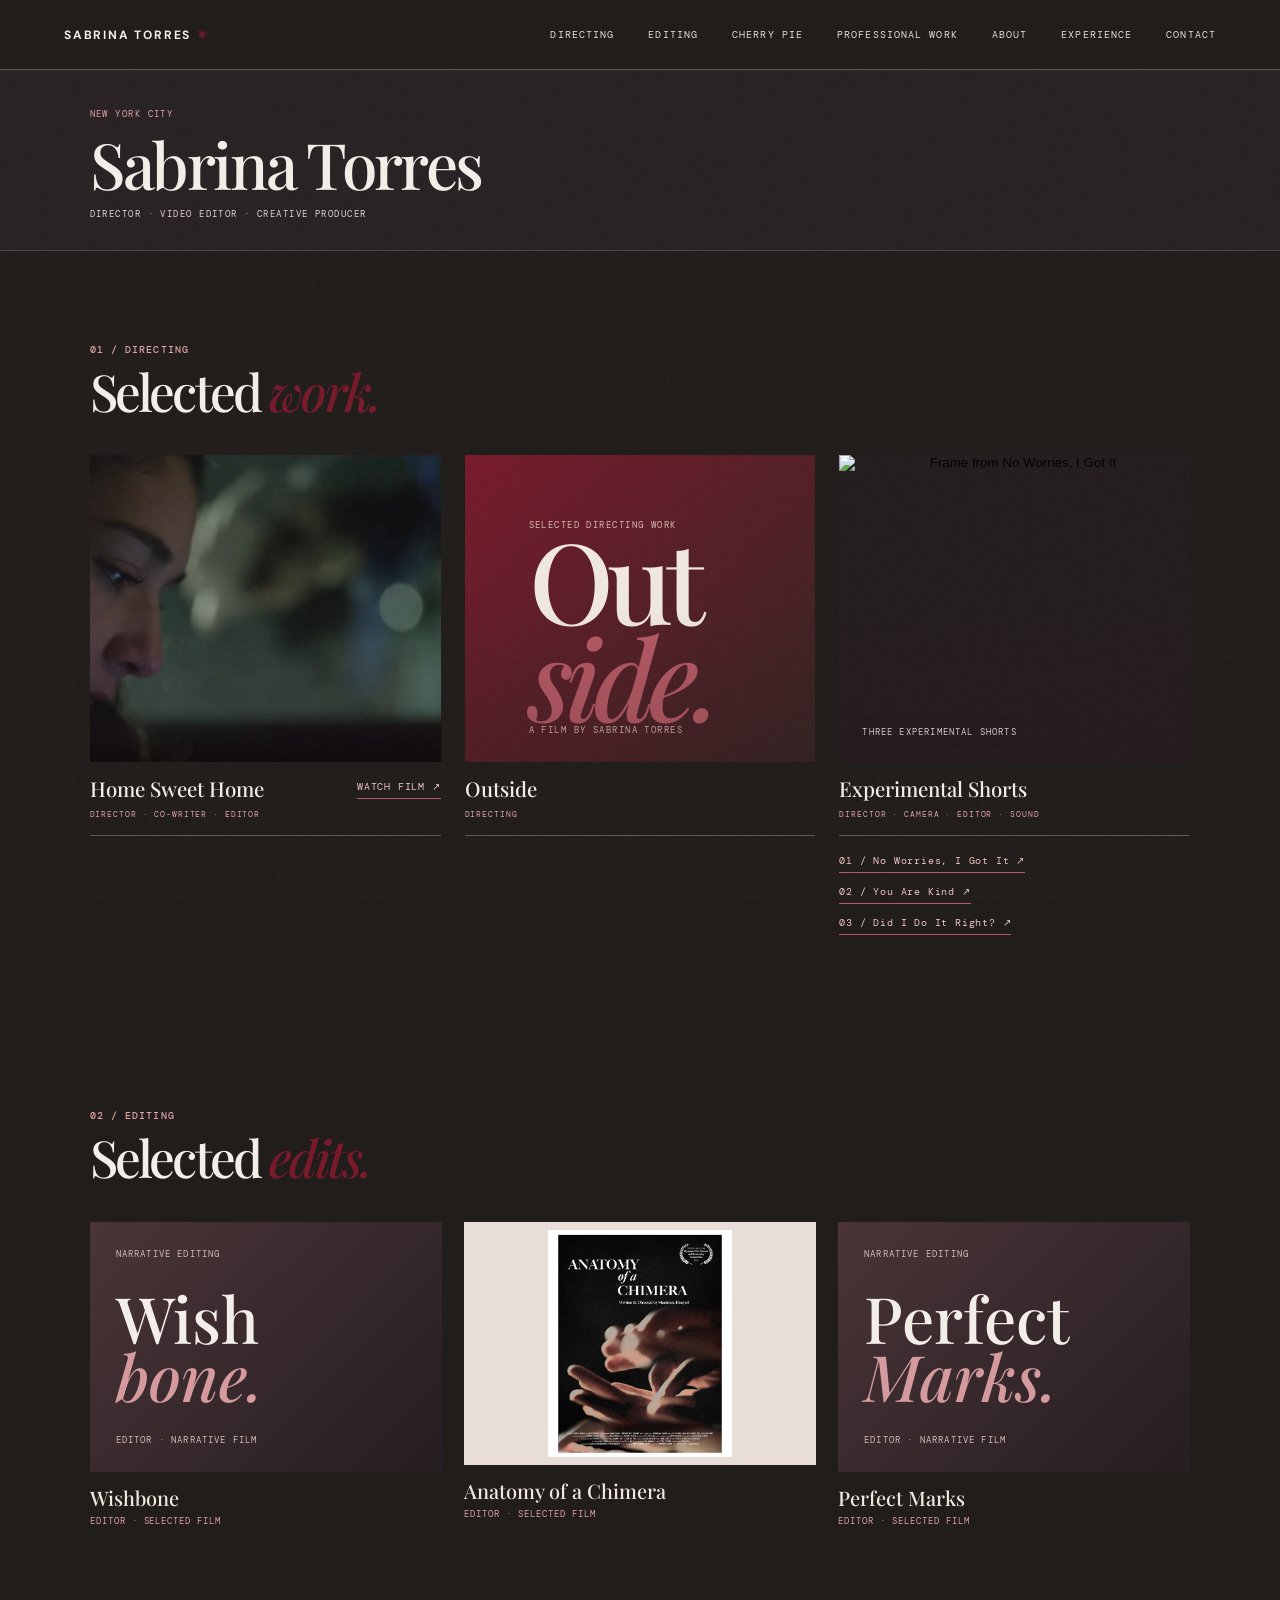
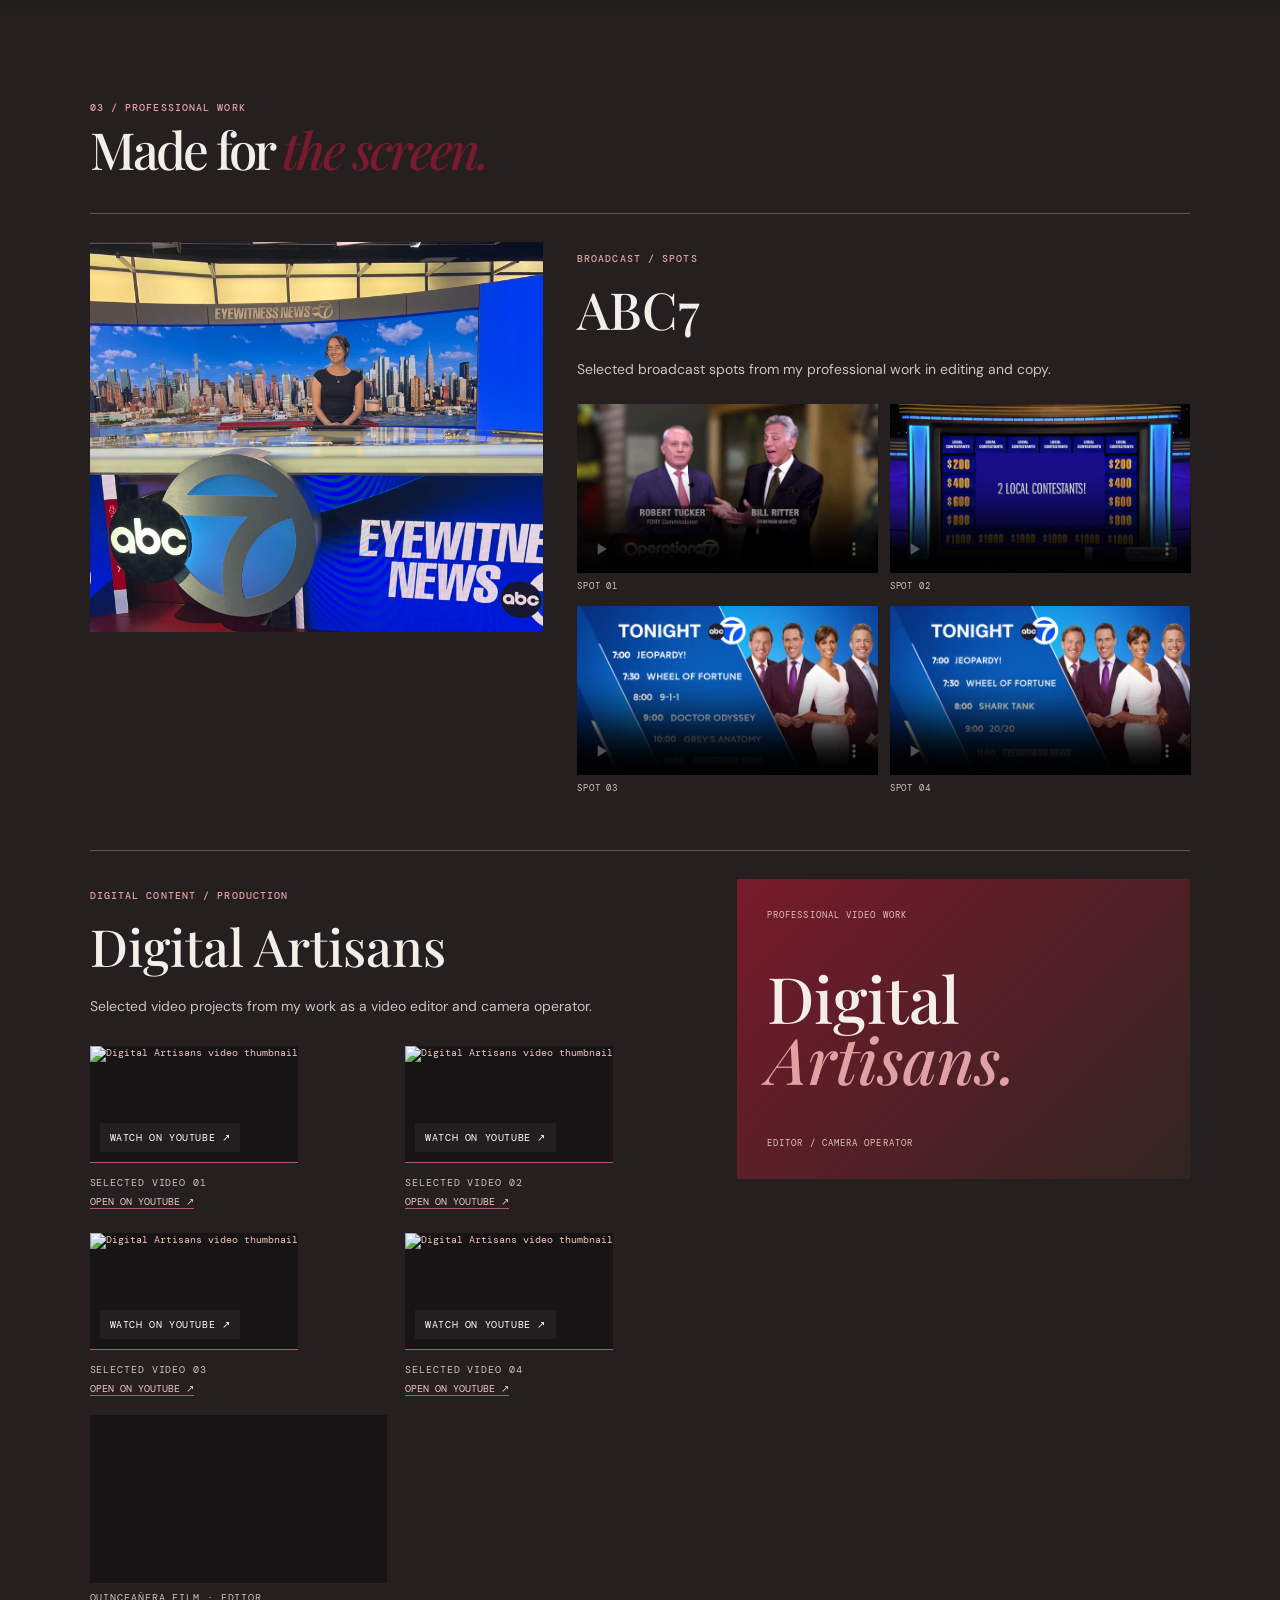
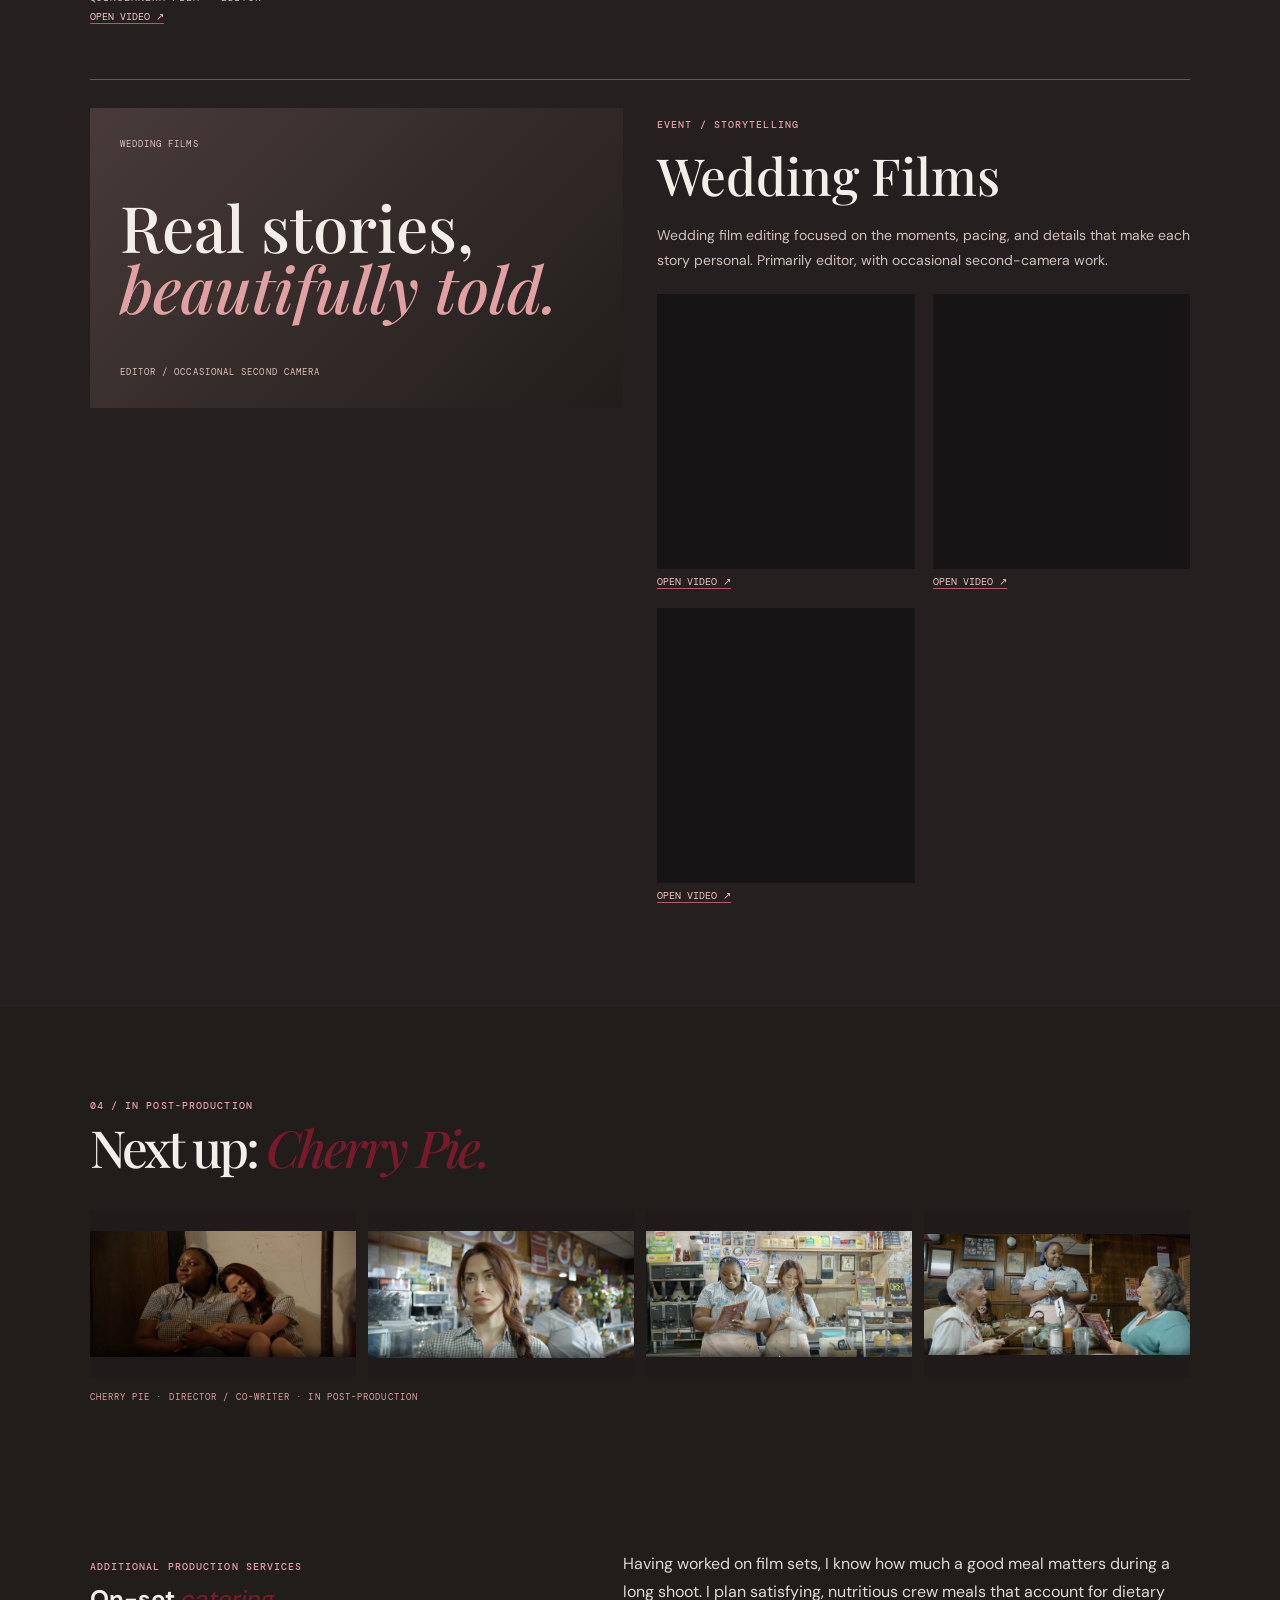
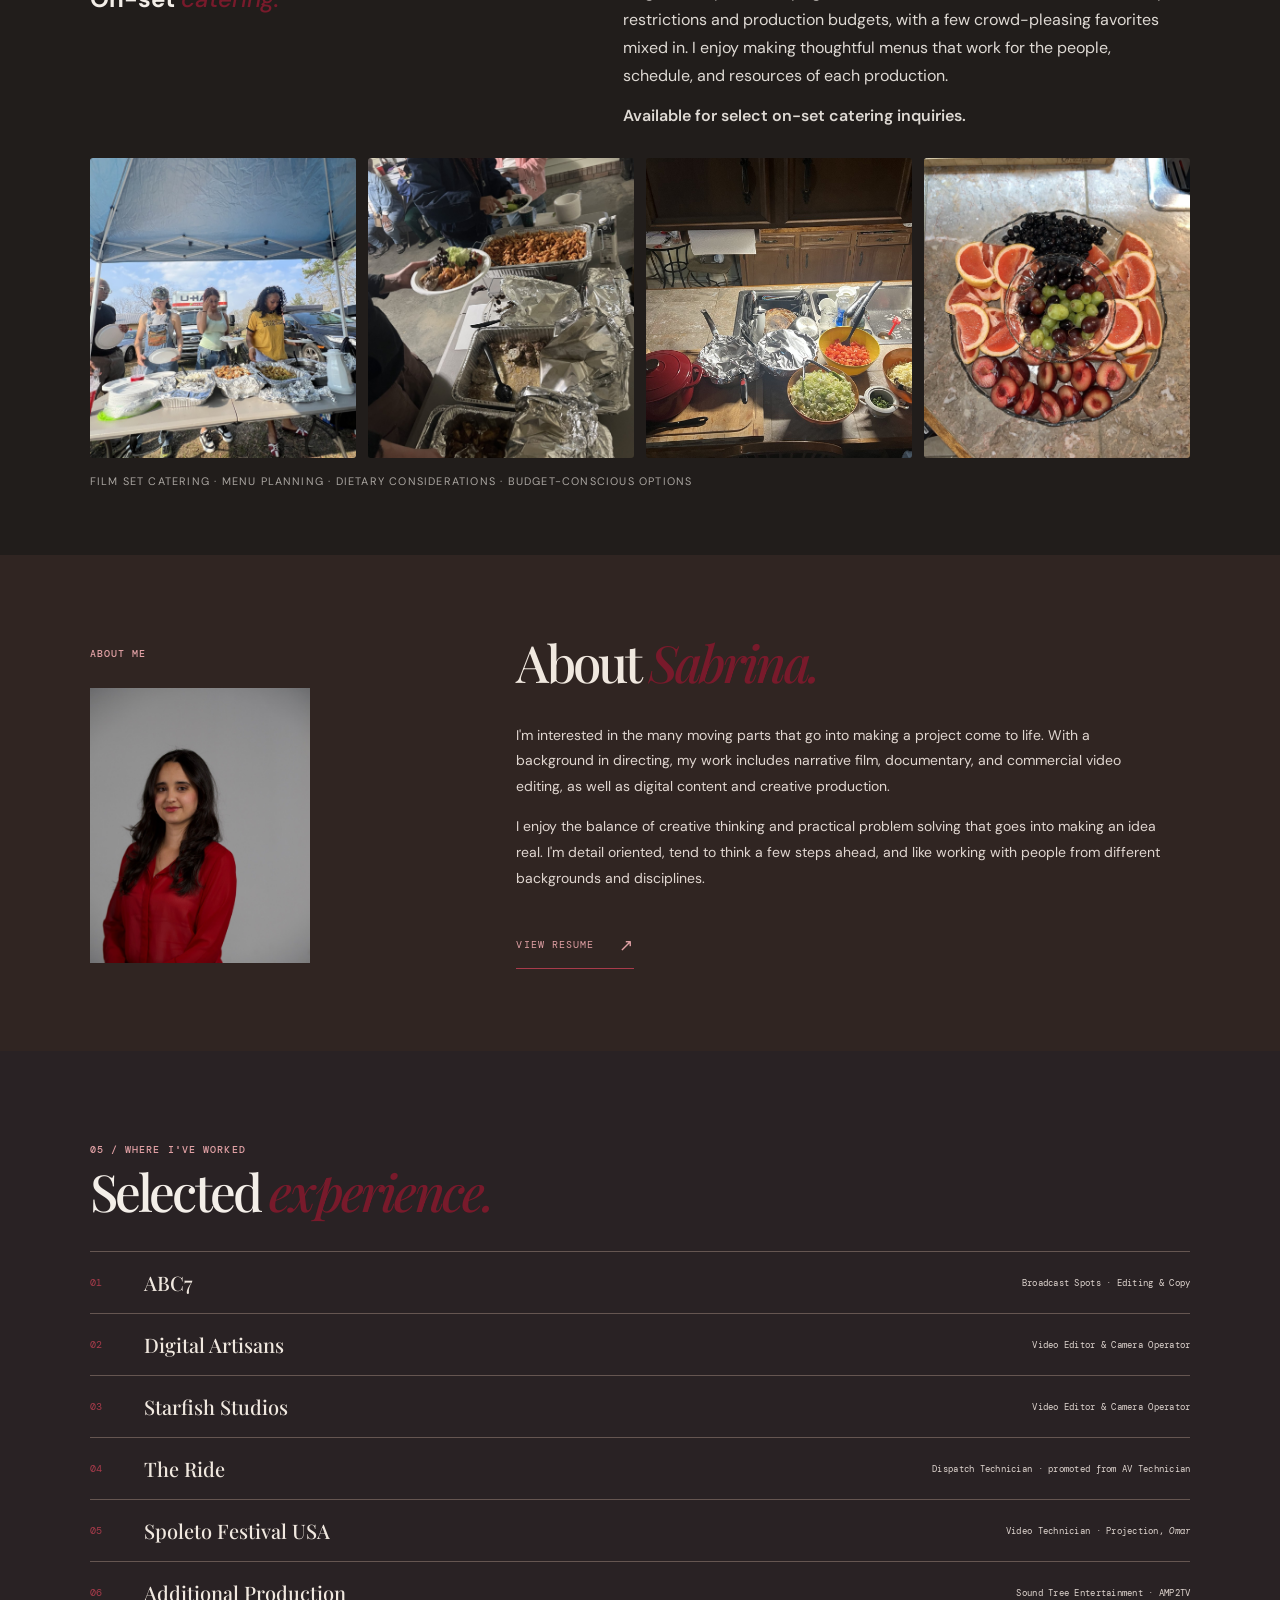
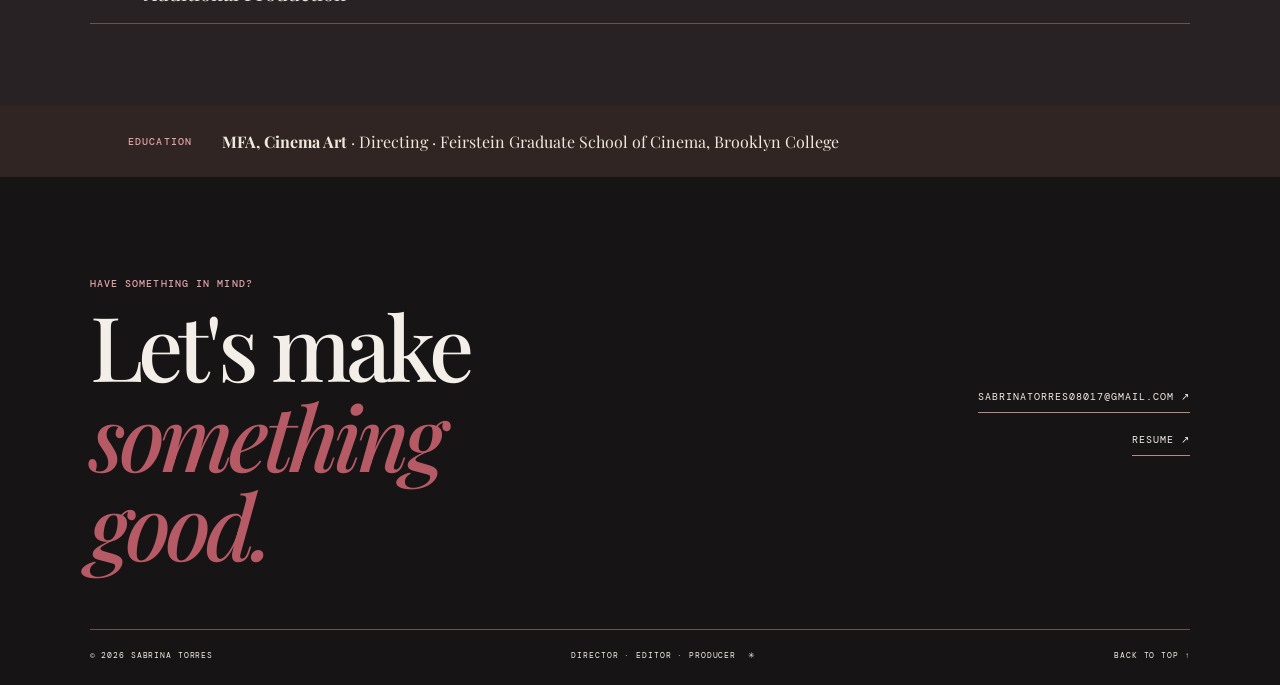
==== commit ca6daff5: "Add files via upload November 11th changes" ====
--- a/index.html
+++ b/index.html
@@ -1,24 +1,18 @@
-<!doctype html>
-<html lang="en"><head><meta charset="utf-8"><meta name="viewport" content="width=device-width,initial-scale=1"><meta name="description" content="Sabrina Torres — Director, Video Editor and Creative Producer based in New York City."><title>Sabrina Torres — Director · Editor · Creative Producer</title><link rel="preconnect" href="https://fonts.googleapis.com"><link rel="preconnect" href="https://fonts.gstatic.com" crossorigin><link href="https://fonts.googleapis.com/css2?family=DM+Mono:wght@400;500&family=DM+Sans:wght@400;500;600;700&family=Playfair+Display:ital,wght@0,500;0,600;0,700;1,500;1,600&display=swap" rel="stylesheet"><link rel="stylesheet" href="styles.css"></head>
-<body><div class="grain"></div><header class="topbar"><a class="wordmark" href="#top">SABRINA TORRES<span>✳</span></a><nav><a href="#work">DIRECTING</a><a href="#editing">EDITING</a><a href="#in-development">CHERRY PIE</a><a href="#about">ABOUT</a><a href="#experience">EXPERIENCE</a><a href="#contact">CONTACT</a></nav><button class="menu" aria-label="Open menu">☰</button></header>
+<!DOCTYPE html>
+
+<html lang="en"><head><meta charset="utf-8"/><meta content="width=device-width,initial-scale=1" name="viewport"/><meta content="Sabrina Torres — Director, Video Editor and Creative Producer based in New York City." name="description"/><title>Sabrina Torres — Director · Editor · Creative Producer</title><link href="https://fonts.googleapis.com" rel="preconnect"/><link crossorigin="" href="https://fonts.gstatic.com" rel="preconnect"/><link href="https://fonts.googleapis.com/css2?family=DM+Mono:wght@400;500&amp;family=DM+Sans:wght@400;500;600;700&amp;family=Playfair+Display:ital,wght@0,500;0,600;0,700;1,500;1,600&amp;display=swap" rel="stylesheet"/><link href="styles.css" rel="stylesheet"/></head>
+<body><div class="grain"></div><header class="topbar"><a class="wordmark" href="#top">SABRINA TORRES<span>✳</span></a><nav><a href="#work">DIRECTING</a><a href="#editing">EDITING</a><a href="#in-development">CHERRY PIE</a><a href="#professional">PROFESSIONAL WORK</a><a href="#about">ABOUT</a><a href="#experience">EXPERIENCE</a><a href="#contact">CONTACT</a></nav><button aria-label="Open menu" class="menu">☰</button></header>
 <main id="top"><section class="intro-bar"><p class="eyebrow">NEW YORK CITY</p><h1>Sabrina Torres</h1><p>DIRECTOR · VIDEO EDITOR · CREATIVE PRODUCER</p></section>
-<section id="work" class="section work"><div class="section-head"><div><p class="eyebrow">01 / DIRECTING</p><h2>Selected <i>work.</i></h2></div></div>
-<div class="work-grid directing-grid">
-<article class="project" tabindex="0" data-title="Home Sweet Home" data-role="Director · Co-writer · Editor" data-description="Two sisters navigate the instability of their home life as they search for a way toward something better." data-year="Narrative film"><button class="project-image"><img src="assets/images/home-sweet-home-1.jpg" alt="Still from Home Sweet Home"><span class="view">VIEW PROJECT ↗</span></button><div class="project-meta"><div><h3>Home Sweet Home</h3><p>DIRECTOR · CO-WRITER · EDITOR</p></div></div></article>
-<article class="project chimera" tabindex="0" data-title="Anatomy of a Chimera" data-role="Editor" data-description="Narrative editing focused on story, pacing, and the film's visual rhythm." data-year="Narrative film"><button class="project-image"><img src="assets/images/anatomy-of-a-chimera-poster.jpg" alt="Anatomy of a Chimera film poster"><span class="view">VIEW PROJECT ↗</span></button><div class="project-meta"><div><h3>Anatomy of a Chimera</h3><p>EDITOR</p></div></div></article>
-<article class="project" tabindex="0" data-title="Experimental Shorts" data-role="Director · Camera · Editor · Sound Design" data-description="Three experimental shorts. The Super 8 short was runner-up at Super 8 Cinema Soirée XII (2023)." data-year="Experimental film"><button class="project-image"><div class="editorial-type"><span>EXPERIMENTAL FILM</span><strong>Moving<br><i>Images.</i></strong><small>SUPER 8 · SOUND · FORM</small></div><span class="view">VIEW PROJECT ↗</span></button><div class="project-meta"><div><h3>Experimental Shorts</h3><p>DIRECTOR · CAMERA · EDITOR · SOUND</p></div></div><div class="sample-links"><a href="https://www.youtube.com/watch?v=o5t6AOpwbuI&t=2s" target="_blank" rel="noopener">SHORT 01 ↗</a><a href="https://www.youtube.com/watch?v=TxEASve5XWc&t=2s" target="_blank" rel="noopener">SHORT 02 ↗</a><a href="https://www.youtube.com/watch?v=WhUypDS6erI&t=2s" target="_blank" rel="noopener">SUPER 8 ↗</a></div></article>
+<section class="section work" id="work"><div class="section-head"><div><p class="eyebrow">01 / DIRECTING</p><h2>Selected <i>work.</i></h2></div></div>
+<div class="work-grid directing-grid"><article class="project" data-description="Two sisters navigate the instability of their home life as they search for a way toward something better. Watch the film using the link below." data-role="Director · Co-writer · Editor" data-title="Home Sweet Home" data-year="Narrative film" tabindex="0"><button class="project-image"><img alt="Still from Home Sweet Home" src="assets/images/home-sweet-home-1.jpg"/><span class="view">VIEW PROJECT ↗</span></button><div class="project-meta"><div><h3>Home Sweet Home</h3><p>DIRECTOR · CO-WRITER · EDITOR</p></div><a class="watch-link" href="https://drive.google.com/file/d/1wmDgT8ys_X84u0F7wqhjBqIwDBvM5FgY/view?usp=sharing" rel="noopener noreferrer" target="_blank">WATCH FILM ↗</a></div></article><article class="project outside-project" data-description="A selected directing project. Additional materials will be added when available." data-role="Director" data-title="Outside" data-year="Short film" tabindex="0"><button class="project-image" type="button"><div class="editorial-type"><span>SELECTED DIRECTING WORK</span><strong>Out<br/><i>side.</i></strong><small>A FILM BY SABRINA TORRES</small></div><span class="view">VIEW PROJECT ↗</span></button><div class="project-meta"><div><h3>Outside</h3><p>DIRECTING</p></div></div></article>
+<article class="project" data-description="A collection of three experimental shorts exploring form, image, and sound: No Worries, I Got It; You Are Kind; and Did I Do It Right? View the films using the links below." data-role="Director · Camera · Editor · Sound Design" data-title="Experimental Shorts" data-year="Experimental film" tabindex="0"><button class="project-image"><div class="experimental-cover"><img alt="Frame from No Worries, I Got It" loading="lazy" src="https://img.youtube.com/vi/TxEASve5XWc/hqdefault.jpg"/><span class="cover-label">THREE EXPERIMENTAL SHORTS</span></div><span class="view">VIEW PROJECT ↗</span></button><div class="project-meta"><div><h3>Experimental Shorts</h3><p>DIRECTOR · CAMERA · EDITOR · SOUND</p></div></div><div class="film-links"><a href="https://www.youtube.com/watch?v=TxEASve5XWc&amp;t=2s" rel="noopener noreferrer" target="_blank">01 / No Worries, I Got It ↗</a><a href="https://www.youtube.com/watch?v=WhUypDS6erI&amp;t=2s" rel="noopener noreferrer" target="_blank">02 / You Are Kind ↗</a><a href="https://www.youtube.com/watch?v=o5t6AOpwbuI&amp;t=2s" rel="noopener noreferrer" target="_blank">03 / Did I Do It Right? ↗</a></div></article>
 </div></section>
-<section id="editing" class="section editing"><div class="section-head"><div><p class="eyebrow">02 / EDITING</p><h2>In the <i>edit.</i></h2></div></div><div class="editing-grid">
-<article class="edit-card poster-card"><a href="assets/images/anatomy-of-a-chimera-poster.jpg" target="_blank"><img src="assets/images/anatomy-of-a-chimera-poster.jpg" alt="Anatomy of a Chimera poster"></a><h3>Anatomy of a Chimera</h3><p> NARRATIVE EDITING</p></article>
-<article class="edit-card type-card"><a href="https://drive.google.com/file/d/18OftrFoysI0jeEqn1cOtuRpXeUdiCoju/view?usp=sharing" target="_blank" rel="noopener"><span>NARRATIVE FILM</span><strong>Story<br><i>in motion.</i></strong><small>OPEN FILM ↗</small></a><h3>Narrative Edit 01</h3><p>EDITOR</p></article>
-<article class="edit-card type-card alt"><a href="https://drive.google.com/file/d/1BZKQTnTkpYuJHYd5IVyqkPgSYf-rxP0a/view?usp=share_link" target="_blank" rel="noopener"><span>NARRATIVE FILM</span><strong>Shape<br><i>the story.</i></strong><small>OPEN FILM ↗</small></a><h3>Narrative Edit 02</h3><p>EDITOR</p></article>
-<article class="edit-card type-card"><a href="https://drive.google.com/file/d/1wmDgT8ys_X84u0F7wqhjBqIwDBvM5FgY/view?usp=share_link" target="_blank" rel="noopener"><span>NARRATIVE FILM</span><strong>Image<br><i>& rhythm.</i></strong><small>OPEN FILM ↗</small></a><h3>Narrative Edit 03</h3><p>EDITOR · DIRECTOR</p></article>
-<article class="edit-card type-card digital-card"><a href="https://youtu.be/0yVaSK5VNjI?t=2" target="_blank" rel="noopener"><span>DIGITAL CONTENT</span><strong>Digital<br><i>Artisans.</i></strong><small>WATCH SAMPLES ↗</small></a><h3>Digital Artisans</h3><p>VIDEO EDITOR · CAMERA OPERATOR</p><div class="sample-links"><a href="https://youtu.be/0yVaSK5VNjI?t=2" target="_blank">01 ↗</a><a href="https://youtu.be/NFMvCt2OvJw?t=2" target="_blank">02 ↗</a><a href="https://youtu.be/iHUzslEbo4o?t=2" target="_blank">03 ↗</a><a href="https://youtu.be/_XONNIxSC6I?t=2" target="_blank">04 ↗</a></div></article>
-<article class="edit-card abc-card"><a href="assets/videos/Op7DoorSpecDate20WABC.mp4" target="_blank"><img src="assets/images/abc7-studio.jpg" alt="ABC7 studio"><span>PLAY PROMO ↗</span></a><h3>ABC7</h3><p>PROMOTIONS · EDITING & COPY</p></article>
-</div></section>
-<section id="in-development" class="section in-development"><div class="section-head"><div><p class="eyebrow">02 / IN DEVELOPMENT</p><h2>Next up: <i>Cherry Pie.</i></h2></div></div><div class="cherry-gallery"><button class="cherry-still" type="button" data-title="Cherry Pie" data-role="Director · Co-writer" data-description="A comedy-drama following two diner waitresses, Lucia and Xanthi, whose friendship is tested as Lucia faces uncertainty about her future in the United States. Currently in development." data-year="In development"><img src="assets/images/cherry-pie-still-01.jpg" alt="Xanthi and Lucia sitting together"><span>01</span></button><button class="cherry-still" type="button" data-title="Cherry Pie" data-role="Director · Co-writer" data-description="Lucia at work in the diner." data-year="In development"><img src="assets/images/cherry-pie-still-02.jpg" alt="Lucia at work in the diner"><span>02</span></button><button class="cherry-still" type="button" data-title="Cherry Pie" data-role="Director · Co-writer" data-description="Lucia and Xanthi share a moment behind the counter." data-year="In development"><img src="assets/images/cherry-pie-still-03.jpg" alt="Lucia and Xanthi behind the counter"><span>03</span></button><button class="cherry-still" type="button" data-title="Cherry Pie" data-role="Director · Co-writer" data-description="Xanthi serving customers in the diner." data-year="In development"><img src="assets/images/cherry-pie-still-04.jpg" alt="Xanthi serving customers"><span>04</span></button></div><p class="cherry-credit">CHERRY PIE · DIRECTOR / CO-WRITER · CURRENTLY IN DEVELOPMENT</p></section>
-<section id="about" class="about section"><div class="about-label"><p class="eyebrow">ABOUT ME</p><img class="about-headshot" src="assets/images/sabrina-headshot.jpg" alt="Sabrina Torres"></div><div class="about-copy"><h2>About <i>Sabrina.</i></h2><p>I'm interested in the many moving parts that go into making a project come to life. With a background in directing, my work includes narrative film, documentary, and commercial video editing, as well as digital content and creative production.</p><p>I enjoy the balance of creative thinking and practical problem solving that goes into making an idea real. I'm detail oriented, tend to think a few steps ahead, and like working with people from different backgrounds and disciplines.</p><a class="underlink" href="assets/Sabrina_Torres_Resume.pdf" target="_blank" rel="noopener">VIEW RESUME <span>↗</span></a></div></section>
-<section id="experience" class="experience section"><div class="section-head"><div><p class="eyebrow">04 / WHERE I'VE WORKED</p><h2>Selected <i>experience.</i></h2></div></div><div class="experience-list"><div><span>01</span><b>Digital Artisans</b><small>Video Editor & Camera Operator</small></div><div><span>02</span><b>Starfish Studios</b><small>Video Editor & Camera Operator</small></div><div><span>03</span><b>The Ride</b><small>Dispatch Technician · promoted from AV Technician</small></div><div><span>04</span><b>Spoleto Festival USA</b><small>Video Technician · Projection, <i>Omar</i></small></div><div><span>05</span><b>Additional Production</b><small>Sound Tree Entertainment · AMP2TV</small></div></div></section>
-<section class="education"><p class="eyebrow">EDUCATION</p><p><b>MFA, Cinema Art</b> · Specializing in Directing <span>May 2026</span></p></section>
-<footer id="contact" class="footer"><div><p class="eyebrow">HAVE SOMETHING IN MIND?</p><h2>Let's make<br><i>something good.</i></h2></div><div class="contact-links"><a href="mailto:Sabrinatorres08017@gmail.com">SABRINATORRES08017@GMAIL.COM ↗</a><a href="assets/Sabrina_Torres_Resume.pdf" target="_blank">RESUME ↗</a></div><div class="footer-bottom"><span>© 2026 SABRINA TORRES</span><span>DIRECTOR · EDITOR · PRODUCER&nbsp; ✳</span><a href="#top">BACK TO TOP ↑</a></div></footer></main>
-<div class="modal" aria-hidden="true"><div class="modal-panel" role="dialog" aria-modal="true" aria-labelledby="modal-title"><button class="modal-close" aria-label="Close">×</button><p class="eyebrow">PROJECT NOTES</p><h2 id="modal-title"></h2><p class="modal-role"></p><p class="modal-description"></p><p class="modal-year"></p></div></div><script src="script.js"></script></body></html>+<section class="section editing" id="editing"><div class="section-head"><div><p class="eyebrow">02 / EDITING</p><h2>Selected <i>edits.</i></h2></div></div><div class="editing-grid">
+<article class="edit-card type-card wishbone-card"><div class="film-cover"><span>NARRATIVE EDITING</span><strong>Wish<br/><i>bone.</i></strong><small>EDITOR · NARRATIVE FILM</small></div><h3>Wishbone</h3><p>EDITOR · SELECTED FILM</p></article><article class="edit-card poster-card"><div class="poster-frame"><img alt="Anatomy of a Chimera poster" src="assets/images/anatomy-of-a-chimera-poster.jpg"/></div><h3>Anatomy of a Chimera</h3><p>EDITOR · SELECTED FILM</p></article>
+<article class="edit-card type-card marks-card"><div class="film-cover"><span>NARRATIVE EDITING</span><strong>Perfect<br/><i>Marks.</i></strong><small>EDITOR · NARRATIVE FILM</small></div><h3>Perfect Marks</h3><p>EDITOR · SELECTED FILM</p></article></div></section>
+<section class="section professional" id="professional"><div class="section-head"><div><p class="eyebrow">03 / PROFESSIONAL WORK</p><h2>Made for <i>the screen.</i></h2></div></div><div class="professional-grid"><article class="professional-feature"><div class="professional-image"><img alt="ABC7 studio — full portrait" src="assets/images/abc7-studio.jpg"/></div><div class="professional-copy"><p class="eyebrow">BROADCAST / SPOTS</p><h3>ABC7</h3><p>Selected broadcast spots from my professional work in editing and copy.</p><div class="video-samples"><div><video aria-label="ABC7 spot 1" controls="" data-start="1" playsinline="" poster="assets/images/abc7-spot-01.jpg" preload="metadata" src="assets/videos/Op7DoorSpecDate20WABC.mp4#t=1"></video><span>SPOT 01</span></div><div><video aria-label="ABC7 spot 2" controls="" data-start="1" playsinline="" poster="assets/images/abc7-spot-02.jpg" preload="metadata" src="assets/videos/JPHowdyThu10WABC.mp4#t=1"></video><span>SPOT 02</span></div><div><video aria-label="ABC7 spot 3" controls="" data-start="1" playsinline="" poster="assets/images/abc7-spot-03.jpg" preload="metadata" src="assets/videos/MBThuPM15WABC.mp4#t=1"></video><span>SPOT 03</span></div><div><video aria-label="ABC7 spot 4" controls="" data-start="1" playsinline="" poster="assets/images/abc7-spot-04.jpg" preload="metadata" src="assets/videos/MBFriPM15WABC.mp4#t=1"></video><span>SPOT 04</span></div></div></div></article><article class="professional-feature"><div class="professional-copy"><p class="eyebrow">DIGITAL CONTENT / PRODUCTION</p><h3>Digital Artisans</h3><p>Selected video projects from my work as a video editor and camera operator.</p><div class="digital-video-grid"><div class="digital-video-card"><a class="video-thumbnail-link" href="https://www.youtube.com/watch?v=0yVaSK5VNjI&amp;t=1s" rel="noopener noreferrer" target="_blank"><img alt="Digital Artisans video thumbnail" loading="lazy" src="https://img.youtube.com/vi/0yVaSK5VNjI/hqdefault.jpg"/><span>WATCH ON YOUTUBE ↗</span></a><div class="digital-video-caption">SELECTED VIDEO 01</div><a href="https://youtu.be/0yVaSK5VNjI?t=2" rel="noopener noreferrer" target="_blank">OPEN ON YOUTUBE ↗</a></div><div class="digital-video-card"><a class="video-thumbnail-link" href="https://www.youtube.com/watch?v=NFMvCt2OvJw&amp;t=1s" rel="noopener noreferrer" target="_blank"><img alt="Digital Artisans video thumbnail" loading="lazy" src="https://img.youtube.com/vi/NFMvCt2OvJw/hqdefault.jpg"/><span>WATCH ON YOUTUBE ↗</span></a><div class="digital-video-caption">SELECTED VIDEO 02</div><a href="https://youtu.be/NFMvCt2OvJw?t=2" rel="noopener noreferrer" target="_blank">OPEN ON YOUTUBE ↗</a></div><div class="digital-video-card"><a class="video-thumbnail-link" href="https://www.youtube.com/watch?v=iHUzslEbo4o&amp;t=1s" rel="noopener noreferrer" target="_blank"><img alt="Digital Artisans video thumbnail" loading="lazy" src="https://img.youtube.com/vi/iHUzslEbo4o/hqdefault.jpg"/><span>WATCH ON YOUTUBE ↗</span></a><div class="digital-video-caption">SELECTED VIDEO 03</div><a href="https://youtu.be/iHUzslEbo4o?t=2" rel="noopener noreferrer" target="_blank">OPEN ON YOUTUBE ↗</a></div><div class="digital-video-card"><a class="video-thumbnail-link" href="https://www.youtube.com/watch?v=_XONNIxSC6I&amp;t=1s" rel="noopener noreferrer" target="_blank"><img alt="Digital Artisans video thumbnail" loading="lazy" src="https://img.youtube.com/vi/_XONNIxSC6I/hqdefault.jpg"/><span>WATCH ON YOUTUBE ↗</span></a><div class="digital-video-caption">SELECTED VIDEO 04</div><a href="https://youtu.be/_XONNIxSC6I?t=2" rel="noopener noreferrer" target="_blank">OPEN ON YOUTUBE ↗</a></div><div class="digital-video-card"><iframe allow="autoplay; fullscreen" allowfullscreen="" loading="lazy" src="https://drive.google.com/file/d/14ZgdyLGA5o8Jip6qyQKpYPg0_20GwBFK/preview" title="Quinceañera film — edited by Sabrina Torres"></iframe><div class="digital-video-caption">QUINCEAÑERA FILM · EDITOR</div><a href="https://drive.google.com/file/d/14ZgdyLGA5o8Jip6qyQKpYPg0_20GwBFK/view" rel="noopener noreferrer" target="_blank">OPEN VIDEO ↗</a></div></div></div><div class="professional-type"><span>PROFESSIONAL VIDEO WORK</span><strong>Digital<br/><i>Artisans.</i></strong><small>EDITOR / CAMERA OPERATOR</small></div></article><article class="professional-feature wedding-feature"><div class="professional-type wedding-type"><span>WEDDING FILMS</span><strong>Real stories,<br/><i>beautifully told.</i></strong><small>EDITOR / OCCASIONAL SECOND CAMERA</small></div><div class="professional-copy"><p class="eyebrow">EVENT / STORYTELLING</p><h3>Wedding Films</h3><p>Wedding film editing focused on the moments, pacing, and details that make each story personal. Primarily editor, with occasional second-camera work.</p><div class="digital-video-grid wedding-video-grid"><div class="digital-video-card"><iframe allow="autoplay; fullscreen" allowfullscreen="" loading="lazy" src="https://drive.google.com/file/d/1nw8j198b39ri1cdqqgjdhDSNRJsDJUx4/preview" title="Wedding film 1"></iframe><a href="https://drive.google.com/file/d/1nw8j198b39ri1cdqqgjdhDSNRJsDJUx4/view" rel="noopener noreferrer" target="_blank">OPEN VIDEO ↗</a></div><div class="digital-video-card"><iframe allow="autoplay; fullscreen" allowfullscreen="" loading="lazy" src="https://drive.google.com/file/d/19Ko77VSPOV3xAdxVSDbKf24RR4ODv2zD/preview" title="Wedding film 2"></iframe><a href="https://drive.google.com/file/d/19Ko77VSPOV3xAdxVSDbKf24RR4ODv2zD/view" rel="noopener noreferrer" target="_blank">OPEN VIDEO ↗</a></div><div class="digital-video-card"><iframe allow="autoplay; fullscreen" allowfullscreen="" loading="lazy" src="https://drive.google.com/file/d/1eq_-ggg0uYIuENGRPV7GajKJqkp7yjbT/preview" title="Wedding film 3"></iframe><a href="https://drive.google.com/file/d/1eq_-ggg0uYIuENGRPV7GajKJqkp7yjbT/view" rel="noopener noreferrer" target="_blank">OPEN VIDEO ↗</a></div></div></div></article></div></section><section class="section in-development" id="in-development"><div class="section-head"><div><p class="eyebrow">04 / IN POST-PRODUCTION</p><h2>Next up: <i>Cherry Pie.</i></h2></div></div><div class="cherry-gallery"><button class="cherry-still" data-description="A comedy-drama following two diner waitresses, Lucia and Xanthi, whose friendship is tested as Lucia faces uncertainty about her future in the United States. Currently in post-production." data-role="Director · Co-writer" data-title="Cherry Pie" data-year="In post-production" type="button"><img alt="Xanthi and Lucia sitting together" src="assets/images/cherry-pie-still-01.jpg"/></button><button class="cherry-still" data-description="Lucia at work in the diner." data-role="Director · Co-writer" data-title="Cherry Pie" data-year="In post-production" type="button"><img alt="Lucia at work in the diner" src="assets/images/cherry-pie-still-02.jpg"/></button><button class="cherry-still" data-description="Lucia and Xanthi share a moment behind the counter." data-role="Director · Co-writer" data-title="Cherry Pie" data-year="In post-production" type="button"><img alt="Lucia and Xanthi behind the counter" src="assets/images/cherry-pie-still-03.jpg"/></button><button class="cherry-still" data-description="Xanthi serving customers in the diner." data-role="Director · Co-writer" data-title="Cherry Pie" data-year="In post-production" type="button"><img alt="Xanthi serving customers" src="assets/images/cherry-pie-still-04.jpg"/></button></div><p class="cherry-credit">CHERRY PIE · DIRECTOR / CO-WRITER · IN POST-PRODUCTION</p></section>
+<section class="section catering-feature" id="catering"><div class="catering-heading"><div><p class="eyebrow">ADDITIONAL PRODUCTION SERVICES</p><h2>On-set <i>catering.</i></h2></div><p class="catering-intro">Having worked on film sets, I know how much a good meal matters during a long shoot. I plan satisfying, nutritious crew meals that account for dietary restrictions and production budgets, with a few crowd-pleasing favorites mixed in. I enjoy making thoughtful menus that work for the people, schedule, and resources of each production.<br/><span class="catering-availability">Available for select on-set catering inquiries.</span></p></div><div class="catering-photos"><img alt="Film crew enjoying a catered meal on set" loading="lazy" src="assets/images/catering-set.jpg"/><img alt="Prepared hot meal for a film crew" loading="lazy" src="assets/images/catering-meal.jpg"/><img alt="Prepared meal components and toppings for a film crew" loading="lazy" src="assets/images/catering-prep.jpg"/><img alt="Colorful fruit platter with grapefruit, grapes, blueberries and plums" loading="lazy" src="assets/images/catering-fruit.jpg"/></div><p class="catering-note">FILM SET CATERING · MENU PLANNING · DIETARY CONSIDERATIONS · BUDGET-CONSCIOUS OPTIONS</p></section><section class="about section" id="about"><div class="about-label"><p class="eyebrow">ABOUT ME</p><img alt="Sabrina Torres" class="about-headshot" src="assets/images/sabrina-headshot.jpg"/></div><div class="about-copy"><h2>About <i>Sabrina.</i></h2><p>I'm interested in the many moving parts that go into making a project come to life. With a background in directing, my work includes narrative film, documentary, and commercial video editing, as well as digital content and creative production.</p><p>I enjoy the balance of creative thinking and practical problem solving that goes into making an idea real. I'm detail oriented, tend to think a few steps ahead, and like working with people from different backgrounds and disciplines.</p><a class="underlink" href="assets/Sabrina_Torres_Resume.pdf" rel="noopener" target="_blank">VIEW RESUME <span>↗</span></a></div></section>
+<section class="experience section" id="experience"><div class="section-head"><div><p class="eyebrow">05 / WHERE I'VE WORKED</p><h2>Selected <i>experience.</i></h2></div></div><div class="experience-list"><div><span>01</span><b>ABC7</b><small>Broadcast Spots · Editing &amp; Copy</small></div><div><span>02</span><b>Digital Artisans</b><small>Video Editor &amp; Camera Operator</small></div><div><span>03</span><b>Starfish Studios</b><small>Video Editor &amp; Camera Operator</small></div><div><span>04</span><b>The Ride</b><small>Dispatch Technician · promoted from AV Technician</small></div><div><span>05</span><b>Spoleto Festival USA</b><small>Video Technician · Projection, <i>Omar</i></small></div><div><span>06</span><b>Additional Production</b><small>Sound Tree Entertainment · AMP2TV</small></div></div></section>
+<section class="education"><p class="eyebrow">EDUCATION</p><p><b>MFA, Cinema Art</b> · Directing · Feirstein Graduate School of Cinema, Brooklyn College</p></section>
+<footer class="footer" id="contact"><div><p class="eyebrow">HAVE SOMETHING IN MIND?</p><h2>Let's make<br/><i>something good.</i></h2></div><div class="contact-links"><a href="mailto:Sabrinatorres08017@gmail.com">SABRINATORRES08017@GMAIL.COM ↗</a><a href="assets/Sabrina_Torres_Resume.pdf" target="_blank">RESUME ↗</a></div><div class="footer-bottom"><span>© 2026 SABRINA TORRES</span><span>DIRECTOR · EDITOR · PRODUCER  ✳</span><a href="#top">BACK TO TOP ↑</a></div></footer></main>
+<div aria-hidden="true" class="modal"><div aria-labelledby="modal-title" aria-modal="true" class="modal-panel" role="dialog"><button aria-label="Close" class="modal-close">×</button><p class="eyebrow">PROJECT NOTES</p><h2 id="modal-title"></h2><p class="modal-role"></p><p class="modal-description"></p><p class="modal-year"></p></div></div><script src="script.js"></script></body></html>
--- a/styles.css
+++ b/styles.css
@@ -130,3 +130,60 @@
 .cherry-credit{margin-top:14px}
 @media(max-width:760px){.intro-bar{padding:28px 22px 24px}.work-grid.directing-grid,.editing-grid{grid-template-columns:1fr 1fr;gap:24px 14px}.directing-grid .project-image{height:210px}.edit-card>a{height:175px}.type-card>a{padding:15px}.type-card>a strong{font-size:35px}.cherry-gallery{grid-template-columns:repeat(2,minmax(0,1fr))}.about{grid-template-columns:1fr;gap:25px}.about-label{flex-direction:row;align-items:center}.about-headshot{width:115px;aspect-ratio:1;object-position:center 25%}.experience-list>div{grid-template-columns:28px 1fr}.experience-list small{grid-column:2;text-align:left}}
 @media(max-width:440px){.work-grid.directing-grid,.editing-grid{grid-template-columns:1fr}.directing-grid .project-image,.edit-card>a{height:230px}.cherry-gallery{grid-template-columns:1fr 1fr}}
+
+/* Portfolio refinement */
+.cherry-still img{aspect-ratio:16/10;object-fit:contain;background:#201b1a}
+.abc-card>a img{object-position:center 20%;filter:brightness(.9)}
+.footer,.footer .contact-links a,.footer .footer-bottom,.footer .footer-bottom a{color:#f3eee8}
+.footer .contact-links a{border-bottom-color:#b68a87}
+.film-cover{min-height:250px;display:flex;flex-direction:column;justify-content:space-between;padding:26px;background:linear-gradient(135deg,#4a3437,#251e22);color:#f3eee8}
+.film-cover span,.film-cover small{font:9px var(--mono);letter-spacing:.13em;color:#d4bcb4}
+.film-cover strong{font:500 clamp(48px,5vw,75px)/.9 var(--serif)}
+.film-cover strong i{color:#d49a9e}
+.project-image:focus-visible,.edit-card a:focus-visible,.contact-links a:focus-visible{outline:2px solid #e5b4b5;outline-offset:4px}
+@media(max-width:760px){.cherry-still img{aspect-ratio:4/5;object-fit:contain}.film-cover{min-height:220px}}
+
+/* Final content pass: retain editorial theme and existing layout */
+.watch-link,.film-links a,.professional-links a{font:10px var(--mono);letter-spacing:.08em;color:#f0c5c2;text-decoration:none;border-bottom:1px solid #b65a65;padding:5px 0;display:inline-block}
+.project-meta .watch-link{margin-left:12px;white-space:nowrap}
+.film-links{display:flex;flex-direction:column;align-items:flex-start;gap:7px;margin:13px 0 0}
+.experimental-cover{position:relative;width:100%;height:100%;background:#241d20;overflow:hidden}.experimental-cover img{width:100%;height:100%;object-fit:cover;filter:contrast(1.05) saturate(.8)}.experimental-cover .cover-label{position:absolute;bottom:16px;left:15px;background:#211d1bdb;color:#f3eee8;padding:8px;font:9px var(--mono);letter-spacing:.13em}
+.poster-frame{height:clamp(170px,19vw,250px);background:#e8ded7}.poster-frame img{width:100%;height:100%;object-fit:contain;padding:8px}
+.professional{background:#251f20}.professional-grid{display:grid;gap:54px}.professional-feature{display:grid;grid-template-columns:minmax(0,.85fr) minmax(0,1.15fr);gap:34px;align-items:start;border-top:1px solid var(--line);padding-top:28px}.professional-feature:nth-child(even){grid-template-columns:minmax(0,1.15fr) minmax(0,.85fr)}.professional-image img{display:block;width:100%;height:300px;object-fit:cover;object-position:center 70%}.professional-copy h3{font:500 clamp(34px,4vw,54px) var(--serif);margin:8px 0 12px}.professional-copy>p:not(.eyebrow){color:#d0c1b9;font-size:14px;line-height:1.8;max-width:540px}.professional-links{display:flex;flex-wrap:wrap;gap:8px 22px;margin-top:20px}.professional-type{background:linear-gradient(135deg,#781a2b,#302522);min-height:300px;display:flex;flex-direction:column;justify-content:space-between;padding:30px}.professional-type span,.professional-type small{font:9px var(--mono);letter-spacing:.12em;color:#dfc1bb}.professional-type strong{font:500 clamp(42px,5vw,74px)/.95 var(--serif)}.professional-type i{color:#e0a0a4}.wedding-type{background:linear-gradient(135deg,#483b39,#211d1b)}.video-samples{display:grid;grid-template-columns:1fr 1fr;gap:12px;margin-top:22px}.video-samples video{width:100%;aspect-ratio:16/9;background:#171415;display:block}.video-samples span{font:9px var(--mono);color:var(--muted);letter-spacing:.1em}.wedding-feature{grid-template-columns:1fr 1fr}.wedding-feature .watch-link{margin-top:12px}
+@media(max-width:760px){.professional-feature,.professional-feature:nth-child(even),.wedding-feature{grid-template-columns:1fr}.professional-feature:nth-child(even) .professional-type{grid-row:1}.professional-image img{height:260px}.video-samples{grid-template-columns:1fr 1fr}.project-meta{flex-wrap:wrap}.project-meta .watch-link{margin-left:0}.experimental-cover img{min-height:210px}}
+
+/* Finishing refinements: retain editorial design */
+.professional-image{background:#1a1718;display:flex;align-items:center;justify-content:center;min-height:340px}
+.professional-image img{width:100%;height:auto;max-height:510px;object-fit:contain;object-position:center center}
+.digital-video-grid{display:grid;grid-template-columns:repeat(2,minmax(0,1fr));gap:18px;margin-top:22px}
+.digital-video-card iframe{width:100%;aspect-ratio:16/9;border:0;display:block;background:#171415}
+.digital-video-caption{font:10px var(--mono);letter-spacing:.09em;color:#d0c1b9;margin-top:8px}
+.digital-video-card>a{font:10px var(--mono);color:#f0c5c2;display:inline-block;margin-top:5px;text-decoration:none;border-bottom:1px solid #b65a65}
+@media(max-width:760px){.professional-image img{height:auto;max-height:470px}.digital-video-grid{grid-template-columns:1fr 1fr}}
+@media(max-width:440px){.digital-video-grid{grid-template-columns:1fr}}
+
+/* Wedding film embeds use the existing Digital Artisans player styling. */
+.wedding-video-grid { margin: 1.3rem 0; }
+.wedding-video-grid iframe { width:100%; aspect-ratio:16/9; border:0; display:block; }
+
+/* Final polish: ABC7 crop without side bars, preserve upper portrait */
+.professional-image {min-height:0;overflow:hidden;background:#1a1718;display:block}
+.professional-image img {display:block;width:100%;height:390px;max-height:none;object-fit:cover;object-position:center 39%}
+/* Drive player has its own chrome: give it more vertical room */
+.wedding-video-grid iframe {aspect-ratio:4/3;min-height:275px}
+.video-thumbnail-link {display:block;position:relative;aspect-ratio:16/9;overflow:hidden;background:#171415}
+.video-thumbnail-link img {width:100%;height:100%;object-fit:cover;display:block}
+.video-thumbnail-link span {position:absolute;bottom:10px;left:10px;background:#251f20e8;color:#fff;padding:8px 10px;font:10px var(--mono);letter-spacing:.06em}
+@media(max-width:760px){.professional-image img{height:340px;max-height:none}}
+
+/* Supporting service feature: balanced photo gallery without awkward cropping */
+.catering-feature{padding-top:3.5rem;padding-bottom:3.5rem}
+.catering-heading{display:grid;grid-template-columns:1fr 1.15fr;align-items:start;gap:2.5rem;margin-bottom:1.8rem}
+.catering-heading h2{margin:.5rem 0 0}
+.catering-intro{max-width:560px;line-height:1.75;opacity:.9;margin:0}
+.catering-availability{display:inline-block;margin-top:.7rem;font-weight:600}
+.catering-photos{display:grid;grid-template-columns:repeat(4,minmax(0,1fr));gap:12px;align-items:stretch}
+.catering-photos img{display:block;width:100%;height:300px;object-fit:cover;object-position:center;border-radius:3px}
+.catering-note{font-size:.68rem;letter-spacing:.11em;opacity:.65;margin-top:1rem}
+@media(max-width:800px){.catering-heading{grid-template-columns:1fr;gap:1rem}.catering-photos{grid-template-columns:repeat(2,minmax(0,1fr));gap:12px}.catering-photos img{height:270px;object-fit:cover}.catering-feature{padding-top:2rem;padding-bottom:2rem}}
+@media(max-width:480px){.catering-photos{gap:8px}.catering-photos img{height:220px}}
